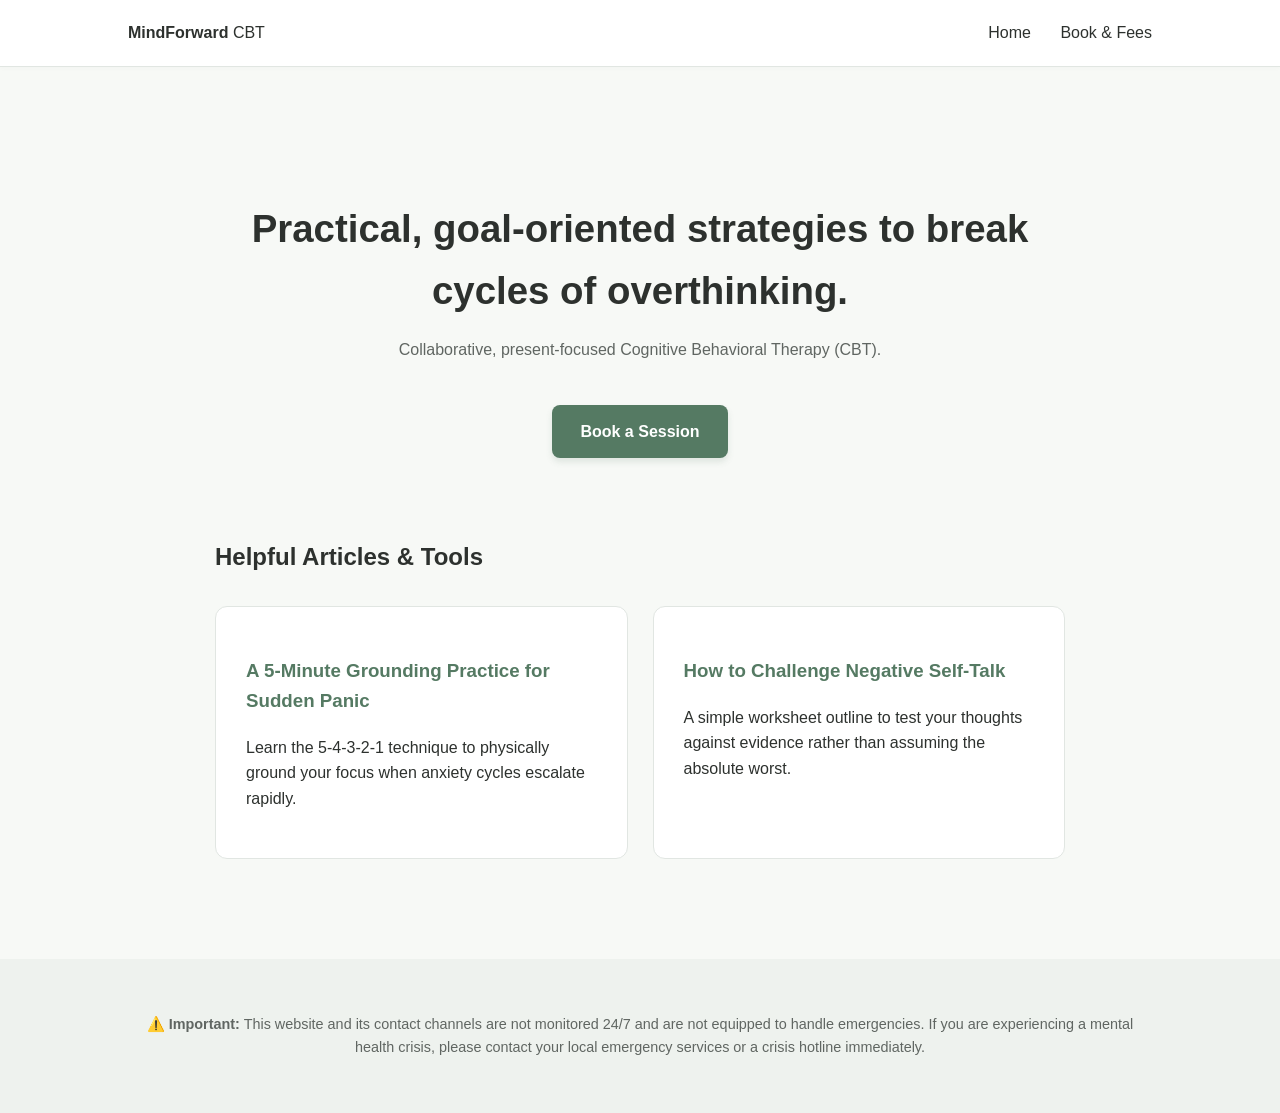
==== index.html @ 97c25a19 "Add files via upload" ====
<!DOCTYPE html>
<html lang="en">
<head>
    <meta charset="UTF-8">
    <meta name="viewport" content="width=device-width, initial-scale=1.0">
    <title>CBT Therapy | Home</title>
    <link rel="stylesheet" href="style.css">
</head>
<body>

    <nav>
        <div class="logo"><strong>MindForward</strong> CBT</div>
        <div>
            <a href="index.html">Home</a>
            <a href="booking.html">Book & Fees</a>
        </div>
    </nav>

    <div class="container">
        <section class="hero">
            <h1>Practical, goal-oriented strategies to break cycles of overthinking.</h1>
            <p style="color: var(--text-muted);">Collaborative, present-focused Cognitive Behavioral Therapy (CBT).</p>
            <br>
            <a href="booking.html" class="btn">Book a Session</a>
        </section>

        <section>
            <h2>Helpful Articles & Tools</h2>
            <div class="grid">
                <div class="card">
                    <h3 style="color: var(--accent);">A 5-Minute Grounding Practice for Sudden Panic</h3>
                    <p>Learn the 5-4-3-2-1 technique to physically ground your focus when anxiety cycles escalate rapidly.</p>
                </div>
                <div class="card">
                    <h3 style="color: var(--accent);">How to Challenge Negative Self-Talk</h3>
                    <p>A simple worksheet outline to test your thoughts against evidence rather than assuming the absolute worst.</p>
                </div>
            </div>
        </section>
    </div>

    <footer>
        <p>⚠️ <strong>Important:</strong> This website and its contact channels are not monitored 24/7 and are not equipped to handle emergencies. If you are experiencing a mental health crisis, please contact your local emergency services or a crisis hotline immediately.</p>
    </footer>

</body>
</html>
---- style.css ----
:root {
    --bg-color: #f7f9f6;       /* Soft, warm off-white */
    --card-bg: #ffffff;        /* Crisp white for text blocks */
    --text-main: #2d312e;      /* Deep charcoal instead of harsh black */
    --text-muted: #606662;     /* Muted grey-green */
    --accent: #557a63;         /* Calming Sage Green */
    --accent-light: #e8efe9;   /* Soft green tint */
    --border: #e1e6e2;         /* Gentle borders */
}

body {
    font-family: -apple-system, BlinkMacSystemFont, "Segoe UI", Roboto, sans-serif;
    background-color: var(--bg-color);
    color: var(--text-main);
    margin: 0;
    line-height: 1.6;
}

nav {
    display: flex;
    justify-content: space-between;
    align-items: center;
    padding: 20px 10%;
    background: var(--card-bg);
    border-bottom: 1px solid var(--border);
    box-shadow: 0 2px 4px rgba(0,0,0,0.02);
}

nav a {
    color: var(--text-main);
    text-decoration: none;
    margin-left: 25px;
    font-weight: 500;
}

nav a:hover {
    color: var(--accent);
}

.container {
    max-width: 850px;
    margin: 60px auto;
    padding: 0 20px;
}

.hero {
    text-align: center;
    padding: 40px 0 60px 0;
}

.hero h1 {
    font-size: 2.4rem;
    margin-bottom: 15px;
}

.btn {
    display: inline-block;
    background-color: var(--accent);
    color: #ffffff;
    padding: 14px 28px;
    text-decoration: none;
    border-radius: 8px;
    font-weight: 600;
    border: none;
    cursor: pointer;
    box-shadow: 0 4px 6px rgba(85, 122, 99, 0.15);
}

.btn:hover {
    background-color: #446350;
}

.grid {
    display: grid;
    grid-template-columns: repeat(auto-fit, minmax(280px, 1fr));
    gap: 25px;
    margin-top: 30px;
}

.card {
    background: var(--card-bg);
    padding: 30px;
    border-radius: 12px;
    border: 1px solid var(--border);
}

form {
    background: var(--card-bg);
    padding: 40px;
    border-radius: 12px;
    border: 1px solid var(--border);
    box-shadow: 0 8px 24px rgba(0,0,0,0.02);
}

label {
    display: block;
    margin-top: 20px;
    font-weight: 500;
}

input, select, textarea {
    width: 100%;
    padding: 12px;
    margin-top: 8px;
    background: #ffffff;
    border: 1px solid var(--border);
    color: var(--text-main);
    border-radius: 6px;
    box-sizing: border-box;
    font-size: 1rem;
}

input:focus, select:focus, textarea:focus {
    outline: none;
    border-color: var(--accent);
    box-shadow: 0 0 0 3px var(--accent-light);
}

footer {
    margin-top: 100px;
    background: #eef2ee;
    padding: 40px 10%;
    font-size: 0.9rem;
    color: var(--text-muted);
    text-align: center;
}
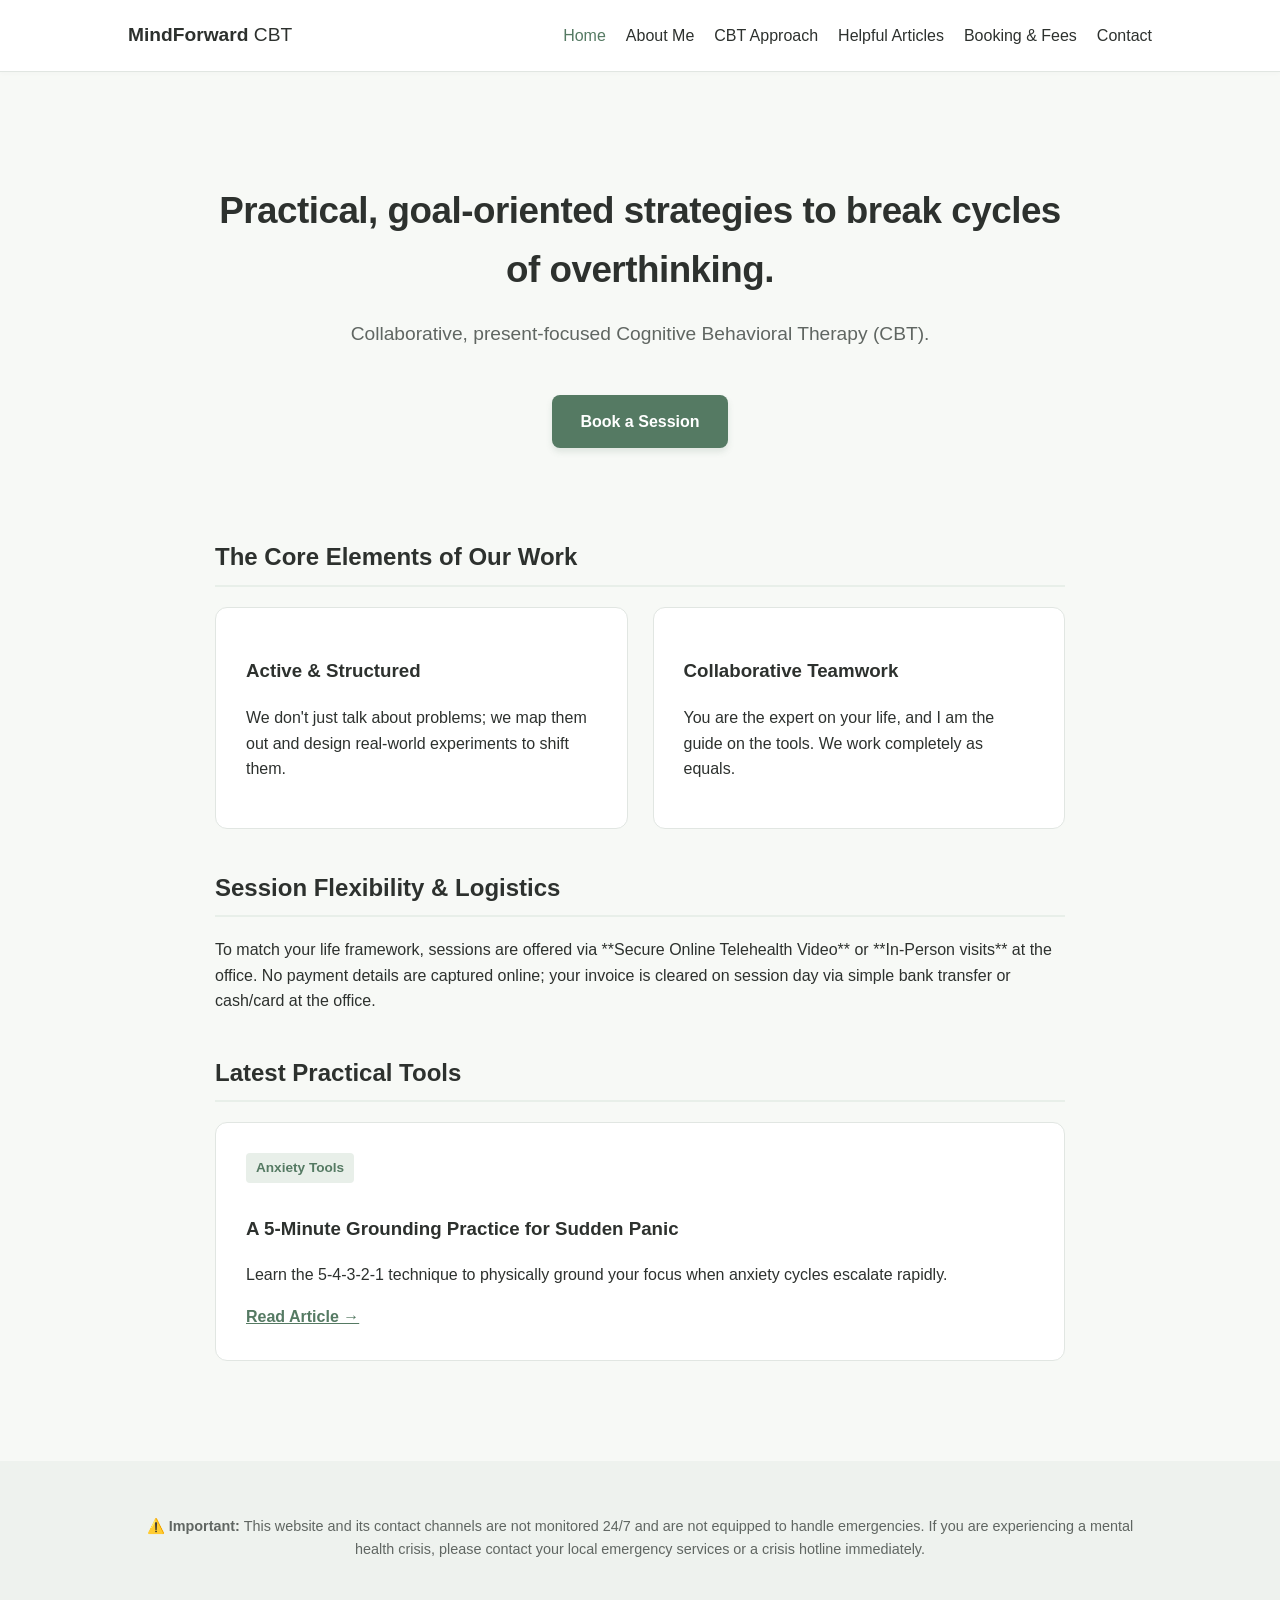
==== commit 4d887756: "Add files via upload" ====
--- a/index.html
+++ b/index.html
@@ -3,37 +3,58 @@
 <head>
     <meta charset="UTF-8">
     <meta name="viewport" content="width=device-width, initial-scale=1.0">
-    <title>CBT Therapy | Home</title>
+    <title>MindForward CBT | Home</title>
     <link rel="stylesheet" href="style.css">
 </head>
 <body>
 
     <nav>
         <div class="logo"><strong>MindForward</strong> CBT</div>
-        <div>
-            <a href="index.html">Home</a>
-            <a href="booking.html">Book & Fees</a>
+        <div class="menu">
+            <a href="index.html" class="active">Home</a>
+            <a href="about.html">About Me</a>
+            <a href="cbt-approach.html">CBT Approach</a>
+            <a href="articles.html">Helpful Articles</a>
+            <a href="booking.html">Booking & Fees</a>
+            <a href="contact.html">Contact</a>
         </div>
     </nav>
 
     <div class="container">
         <section class="hero">
             <h1>Practical, goal-oriented strategies to break cycles of overthinking.</h1>
-            <p style="color: var(--text-muted);">Collaborative, present-focused Cognitive Behavioral Therapy (CBT).</p>
+            <p style="color: var(--text-muted); font-size: 1.2rem;">Collaborative, present-focused Cognitive Behavioral Therapy (CBT).</p>
             <br>
             <a href="booking.html" class="btn">Book a Session</a>
         </section>
 
         <section>
-            <h2>Helpful Articles & Tools</h2>
+            <h2>The Core Elements of Our Work</h2>
             <div class="grid">
                 <div class="card">
-                    <h3 style="color: var(--accent);">A 5-Minute Grounding Practice for Sudden Panic</h3>
-                    <p>Learn the 5-4-3-2-1 technique to physically ground your focus when anxiety cycles escalate rapidly.</p>
+                    <h3>Active & Structured</h3>
+                    <p>We don't just talk about problems; we map them out and design real-world experiments to shift them.</p>
                 </div>
                 <div class="card">
-                    <h3 style="color: var(--accent);">How to Challenge Negative Self-Talk</h3>
-                    <p>A simple worksheet outline to test your thoughts against evidence rather than assuming the absolute worst.</p>
+                    <h3>Collaborative Teamwork</h3>
+                    <p>You are the expert on your life, and I am the guide on the tools. We work completely as equals.</p>
+                </div>
+            </div>
+        </section>
+
+        <section style="margin-top: 40px;">
+            <h2>Session Flexibility & Logistics</h2>
+            <p>To match your life framework, sessions are offered via **Secure Online Telehealth Video** or **In-Person visits** at the office. No payment details are captured online; your invoice is cleared on session day via simple bank transfer or cash/card at the office.</p>
+        </section>
+
+        <section>
+            <h2>Latest Practical Tools</h2>
+            <div class="grid">
+                <div class="card">
+                    <span class="badge">Anxiety Tools</span>
+                    <h3>A 5-Minute Grounding Practice for Sudden Panic</h3>
+                    <p>Learn the 5-4-3-2-1 technique to physically ground your focus when anxiety cycles escalate rapidly.</p>
+                    <a href="articles.html" style="color: var(--accent); font-weight: 600;">Read Article →</a>
                 </div>
             </div>
         </section>
--- a/style.css
+++ b/style.css
@@ -26,31 +26,47 @@
     box-shadow: 0 2px 4px rgba(0,0,0,0.02);
 }
 
+nav .logo {
+    font-size: 1.2rem;
+}
+
+nav .menu {
+    display: flex;
+}
+
 nav a {
     color: var(--text-main);
     text-decoration: none;
-    margin-left: 25px;
+    margin-left: 20px;
     font-weight: 500;
 }
 
-nav a:hover {
+nav a:hover, nav a.active {
     color: var(--accent);
 }
 
 .container {
     max-width: 850px;
-    margin: 60px auto;
+    margin: 40px auto;
     padding: 0 20px;
 }
 
 .hero {
     text-align: center;
-    padding: 40px 0 60px 0;
+    padding: 40px 0 50px 0;
 }
 
 .hero h1 {
-    font-size: 2.4rem;
+    font-size: 2.3rem;
     margin-bottom: 15px;
+    letter-spacing: -0.5px;
+}
+
+h2 {
+    color: var(--text-main);
+    border-bottom: 2px solid var(--accent-light);
+    padding-bottom: 8px;
+    margin-top: 40px;
 }
 
 .btn {
@@ -74,7 +90,7 @@
     display: grid;
     grid-template-columns: repeat(auto-fit, minmax(280px, 1fr));
     gap: 25px;
-    margin-top: 30px;
+    margin-top: 20px;
 }
 
 .card {
@@ -82,6 +98,17 @@
     padding: 30px;
     border-radius: 12px;
     border: 1px solid var(--border);
+}
+
+.badge {
+    display: inline-block;
+    background: var(--accent-light);
+    color: var(--accent);
+    padding: 4px 10px;
+    border-radius: 4px;
+    font-size: 0.85rem;
+    font-weight: 600;
+    margin-bottom: 12px;
 }
 
 form {
@@ -116,6 +143,16 @@
     box-shadow: 0 0 0 3px var(--accent-light);
 }
 
+.crisis-box {
+    background-color: #fff1f1;
+    border: 1px solid #fcc;
+    color: #b13a3a;
+    padding: 15px;
+    border-radius: 8px;
+    margin-bottom: 20px;
+    font-weight: 500;
+}
+
 footer {
     margin-top: 100px;
     background: #eef2ee;
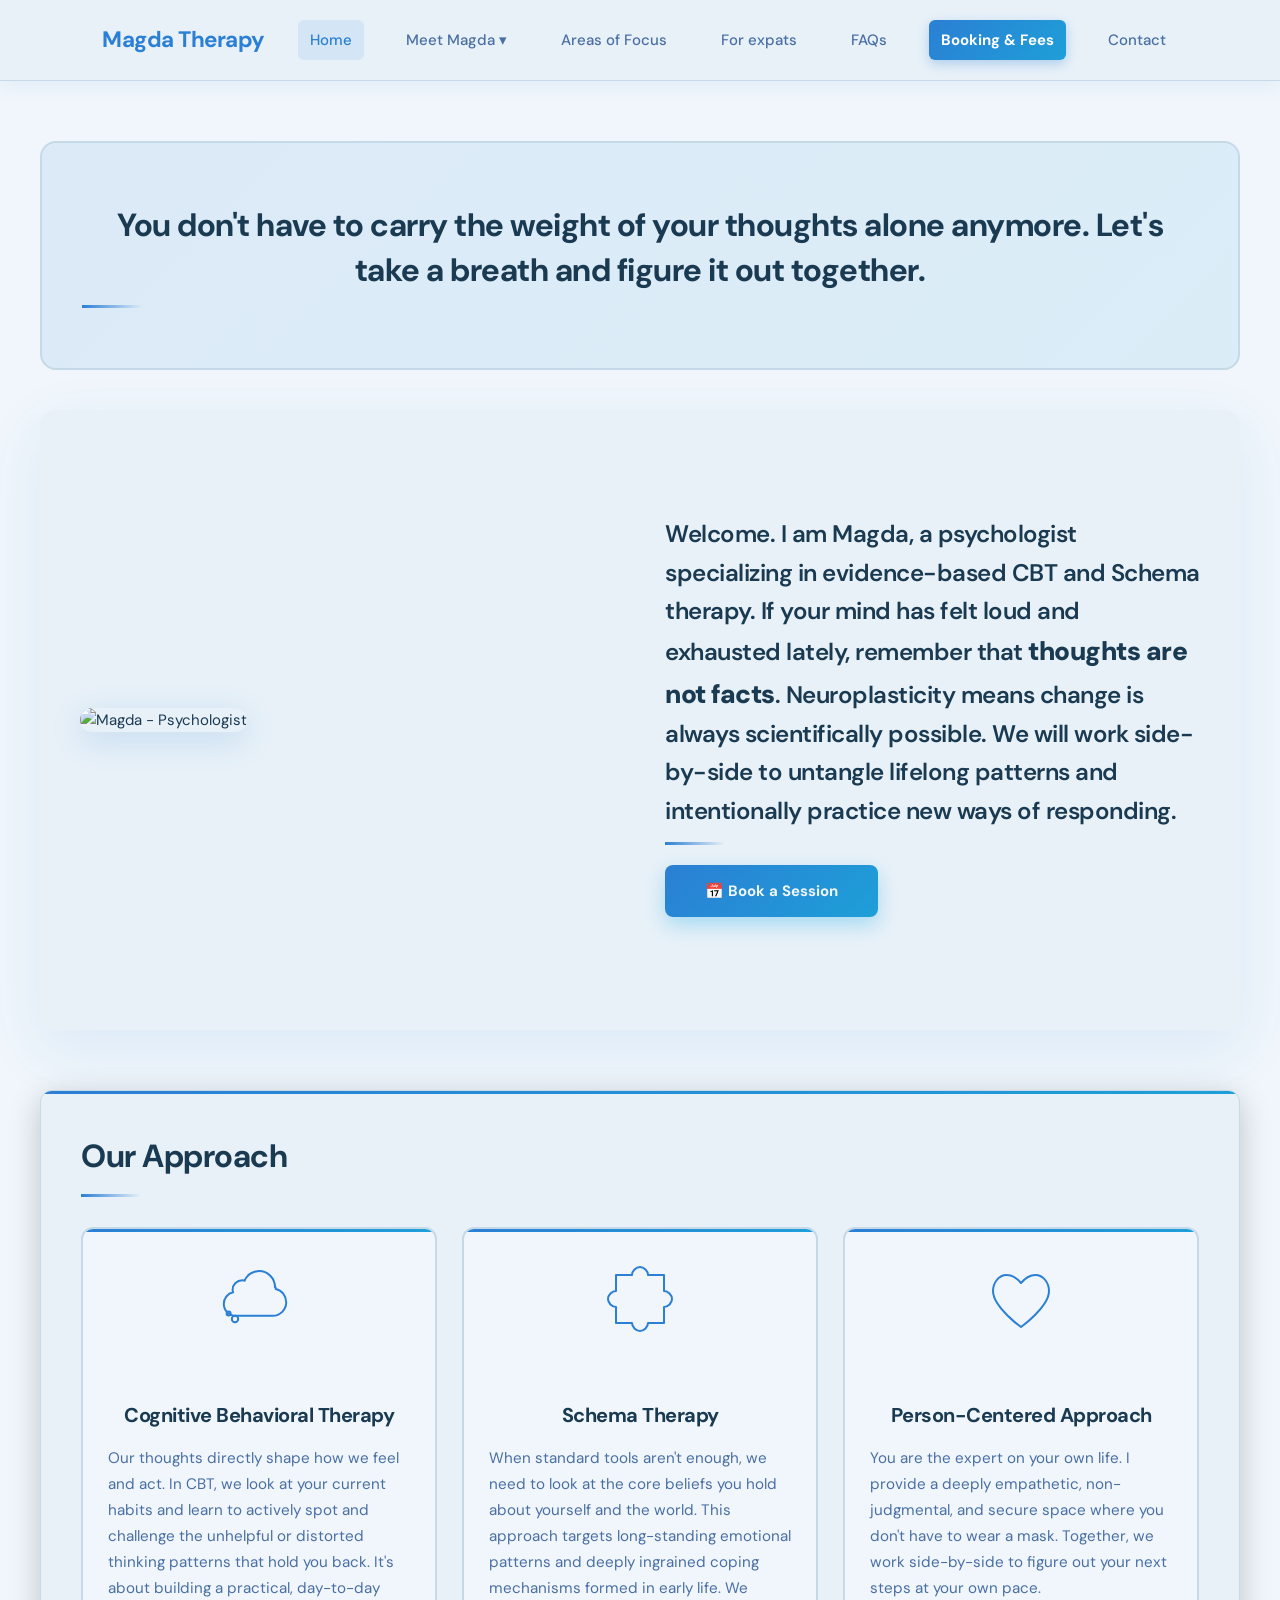
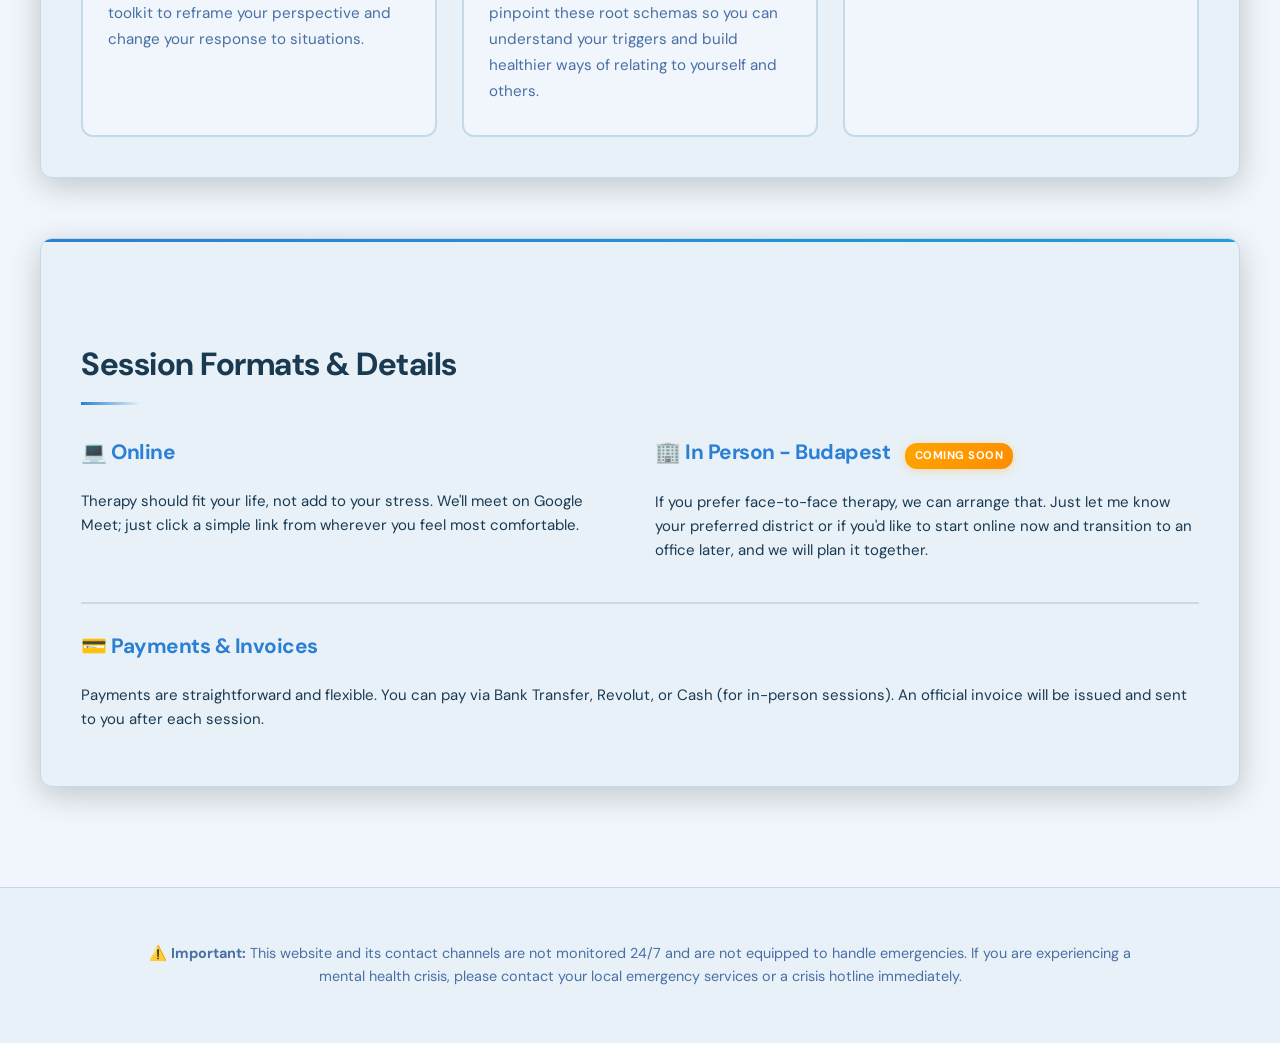
==== commit da2d7ae2: "Add files via upload" ====
--- a/index.html
+++ b/index.html
@@ -3,66 +3,121 @@
 <head>
     <meta charset="UTF-8">
     <meta name="viewport" content="width=device-width, initial-scale=1.0">
-    <title>MindForward CBT | Home</title>
+    <title>Magda | CBT & Schema Therapy</title>
+
+    <link href="https://fonts.googleapis.com/css2?family=DM+Sans:wght@400;500;700&display=swap" rel="stylesheet">
+
     <link rel="stylesheet" href="style.css">
 </head>
 <body>
 
+
     <nav>
-        <div class="logo"><strong>MindForward</strong> CBT</div>
+        <div class="logo"><strong>Magda</strong> Therapy</div>
         <div class="menu">
-            <a href="index.html" class="active">Home</a>
-            <a href="about.html">About Me</a>
-            <a href="cbt-approach.html">CBT Approach</a>
-            <a href="articles.html">Helpful Articles</a>
-            <a href="booking.html">Booking & Fees</a>
-            <a href="contact.html">Contact</a>
+            <a href="index.html" class="nav-link" data-page="index">Home</a>
+            <div class="dropdown">
+                <span class="dropdown-trigger">Meet Magda ▾</span>
+                <div class="dropdown-content">
+                    <a href="who-am-i.html" class="nav-link" data-page="who-am-i">Who am I and how do we work</a>
+                    <a href="off-the-clock.html" class="nav-link" data-page="off-the-clock">Off the clock</a>
+                    <a href="education.html" class="nav-link" data-page="education">Education & training</a>
+                    <a href="research.html" class="nav-link" data-page="research">Research and publications</a>
+                </div>
+            </div>
+            <a href="focus.html" class="nav-link" data-page="focus">Areas of Focus</a>
+            <a href="expats.html" class="nav-link" data-page="expats">For expats</a>
+            <a href="faqs.html" class="nav-link" data-page="faqs">FAQs</a>
+            <a href="booking.html" class="nav-link" data-page="booking">Booking & Fees</a>
+            <a href="contact.html" class="nav-link" data-page="contact">Contact</a>
         </div>
     </nav>
 
-    <div class="container">
-        <section class="hero">
-            <h1>Practical, goal-oriented strategies to break cycles of overthinking.</h1>
-            <p style="color: var(--text-muted); font-size: 1.2rem;">Collaborative, present-focused Cognitive Behavioral Therapy (CBT).</p>
-            <br>
-            <a href="booking.html" class="btn">Book a Session</a>
-        </section>
+    <main id="main-content">
+        <div class="container">
+            <!-- Header 1 -->
+            <section class="header-intro">
+                <h2 class="header-intro-title">You don't have to carry the weight of your thoughts alone anymore. Let's take a breath and figure it out together.</h2>
+            </section>
 
-        <section>
-            <h2>The Core Elements of Our Work</h2>
-            <div class="grid">
-                <div class="card">
-                    <h3>Active & Structured</h3>
-                    <p>We don't just talk about problems; we map them out and design real-world experiments to shift them.</p>
+            <!-- Hero Section with Photo -->
+            <section class="hero">
+                <div class="hero-content">
+                    <div class="hero-left">
+                        <img src="magda-photo.jpg" alt="Magda - Psychologist" class="hero-photo">
+                    </div>
+                    <div class="hero-right">
+                        <h2>Welcome. I am Magda, a psychologist specializing in evidence-based CBT and Schema therapy. If your mind has felt loud and exhausted lately, remember that <span class="highlight-text">thoughts are not facts</span>. Neuroplasticity means change is always scientifically possible. We will work side-by-side to untangle lifelong patterns and intentionally practice new ways of responding.</h2>
+                        <a href="booking.html" class="btn btn-primary">📅 Book a Session</a>
+                    </div>
                 </div>
-                <div class="card">
-                    <h3>Collaborative Teamwork</h3>
-                    <p>You are the expert on your life, and I am the guide on the tools. We work completely as equals.</p>
+            </section>
+
+            <!-- Three Service Blocks -->
+            <section class="card services-section">
+                <h2>Our Approach</h2>
+                <div class="services-grid">
+                    <div class="service-block">
+                        <div class="service-icon">
+                            <svg class="icon-svg" viewBox="0 0 100 100" xmlns="http://www.w3.org/2000/svg">
+                                <!-- Thought Cloud -->
+                                <path d="M70 35c0-11-9-20-20-20-8 0-15 5-18 12-1-0.5-2-0.5-3-0.5-6.5 0-12 5.5-12 12 0 1 0.2 2 0.5 3C11 43 6 49 6 56c0 8.5 6.5 15 15 15h46c9.5 0 17-7.5 17-17 0-8-5.5-15-13-16.5 0-0.8-0.2-1.7-0.5-2.5z" fill="none" stroke="currentColor" stroke-width="2.5"/>
+                                <circle cx="20" cy="75" r="4" fill="none" stroke="currentColor" stroke-width="2.5"/>
+                                <circle cx="12" cy="68" r="2.5" fill="none" stroke="currentColor" stroke-width="2.5"/>
+                            </svg>
+                        </div>
+                        <h3>Cognitive Behavioral Therapy</h3>
+                        <p>Our thoughts directly shape how we feel and act. In CBT, we look at your current habits and learn to actively spot and challenge the unhelpful or distorted thinking patterns that hold you back. It's about building a practical, day-to-day toolkit to reframe your perspective and change your response to situations.</p>
+                    </div>
+                    <div class="service-block">
+                        <div class="service-icon">
+                            <svg class="icon-svg" viewBox="0 0 100 100" xmlns="http://www.w3.org/2000/svg">
+                                <!-- Puzzle Piece -->
+                                <path d="M20,20 L40,20 C40,15 45,10 50,10 C55,10 60,15 60,20 L80,20 L80,40 C85,40 90,45 90,50 C90,55 85,60 80,60 L80,80 L60,80 C60,85 55,90 50,90 C45,90 40,85 40,80 L20,80 L20,60 C15,60 10,55 10,50 C10,45 15,40 20,40 Z" fill="none" stroke="currentColor" stroke-width="2.5" stroke-linejoin="round"/>
+                            </svg>
+                        </div>
+                        <h3>Schema Therapy</h3>
+                        <p>When standard tools aren't enough, we need to look at the core beliefs you hold about yourself and the world. This approach targets long-standing emotional patterns and deeply ingrained coping mechanisms formed in early life. We pinpoint these root schemas so you can understand your triggers and build healthier ways of relating to yourself and others.</p>
+                    </div>
+                    <div class="service-block">
+                        <div class="service-icon">
+                            <svg class="icon-svg" viewBox="0 0 100 100" xmlns="http://www.w3.org/2000/svg">
+                                <!-- Heart -->
+                                <path d="M50,85 C50,85 15,60 15,40 C15,30 22,20 32,20 C38,20 44,23 50,30 C56,23 62,20 68,20 C78,20 85,30 85,40 C85,60 50,85 50,85 Z" fill="none" stroke="currentColor" stroke-width="2.5" stroke-linejoin="round"/>
+                            </svg>
+                        </div>
+                        <h3>Person-Centered Approach</h3>
+                        <p>You are the expert on your own life. I provide a deeply empathetic, non-judgmental, and secure space where you don't have to wear a mask. Together, we work side-by-side to figure out your next steps at your own pace.</p>
+                    </div>
                 </div>
-            </div>
-        </section>
+            </section>
 
-        <section style="margin-top: 40px;">
-            <h2>Session Flexibility & Logistics</h2>
-            <p>To match your life framework, sessions are offered via **Secure Online Telehealth Video** or **In-Person visits** at the office. No payment details are captured online; your invoice is cleared on session day via simple bank transfer or cash/card at the office.</p>
-        </section>
-
-        <section>
-            <h2>Latest Practical Tools</h2>
-            <div class="grid">
-                <div class="card">
-                    <span class="badge">Anxiety Tools</span>
-                    <h3>A 5-Minute Grounding Practice for Sudden Panic</h3>
-                    <p>Learn the 5-4-3-2-1 technique to physically ground your focus when anxiety cycles escalate rapidly.</p>
-                    <a href="articles.html" style="color: var(--accent); font-weight: 600;">Read Article →</a>
+            <!-- Session Formats & Details -->
+            <section class="card session-info-card">
+                <h2>Session Formats & Details</h2>
+                <div style="display: grid; grid-template-columns: 1fr 1fr; gap: 30px; margin-top: 20px;">
+                    <div>
+                        <h3 style="color: var(--accent); margin-top: 0;">💻 Online</h3>
+                        <p>Therapy should fit your life, not add to your stress. We'll meet on Google Meet; just click a simple link from wherever you feel most comfortable.</p>
+                    </div>
+                    <div>
+                        <h3 style="color: var(--accent); margin-top: 0;">🏢 In Person - Budapest <span class="coming-soon-badge">Coming Soon</span></h3>
+                        <p>If you prefer face-to-face therapy, we can arrange that. Just let me know your preferred district or if you'd like to start online now and transition to an office later, and we will plan it together.</p>
+                    </div>
                 </div>
-            </div>
-        </section>
-    </div>
+                <div style="margin-top: 25px; padding-top: 25px; border-top: 2px solid var(--border);">
+                    <h3 style="color: var(--accent); margin-top: 0;">💳 Payments & Invoices</h3>
+                    <p>Payments are straightforward and flexible. You can pay via Bank Transfer, Revolut, or Cash (for in-person sessions). An official invoice will be issued and sent to you after each session.</p>
+                </div>
+            </section>
+        </div>
+    </main>
 
     <footer>
         <p>⚠️ <strong>Important:</strong> This website and its contact channels are not monitored 24/7 and are not equipped to handle emergencies. If you are experiencing a mental health crisis, please contact your local emergency services or a crisis hotline immediately.</p>
     </footer>
 
+    <script src="utils.js"></script>
+    <script src="dropdown.js"></script>
 </body>
-</html>+</html>
--- a/style.css
+++ b/style.css
@@ -1,163 +1,946 @@
+/* ============================================================================
+   PROFESSIONAL CBT SPECIALIST WEBSITE - PREMIUM BLUE THEME
+   Based on UI UX Pro Max AI Design Intelligence
+   ============================================================================ */
+
 :root {
-    --bg-color: #f7f9f6;       /* Soft, warm off-white */
-    --card-bg: #ffffff;        /* Crisp white for text blocks */
-    --text-main: #2d312e;      /* Deep charcoal instead of harsh black */
-    --text-muted: #606662;     /* Muted grey-green */
-    --accent: #557a63;         /* Calming Sage Green */
-    --accent-light: #e8efe9;   /* Soft green tint */
-    --border: #e1e6e2;         /* Gentle borders */
+    /* Light Professional Blue & Sky Palette - Calming */
+    --bg-primary: #F0F6FB;              /* Very light blue - main background */
+    --bg-secondary: #E8F1F8;            /* Soft sky blue - secondary sections */
+    --bg-light: #FFFFFF;               /* Pure white - cards */
+    --bg-accent: #D4E9F7;              /* Light sky blue - highlights */
+    
+    /* Text Colors */
+    --text-primary: #1a3a52;           /* Dark blue for text on light */
+    --text-secondary: #4a6fa5;         /* Medium blue-gray */
+    --text-dark: #1a3a52;              /* Dark blue on light */
+    
+    /* Blue Accents - Professional CTA */
+    --accent: #2B7FD4;                 /* Professional sky blue */
+    --accent-secondary: #1E9FD8;       /* Cyan-blue */
+    --accent-dark: #1565C0;            /* Dark blue hover */
+    --accent-light: #5BA3E8;           /* Light blue */
+    
+    /* Support Colors */
+    --border: #C5D9E8;                 /* Subtle blue borders */
+    --shadow: rgba(43, 127, 212, 0.08);/* Soft blue shadow */
+    --error: #DC2626;                  /* Red errors */
+    --error-bg: #FEE2E2;               /* Light red bg */
+    --success: #10B981;                /* Green success */
+    --success-bg: #ECFDF5;             /* Light green bg */
+}
+
+/* ============================================================================
+   ANIMATIONS - Professional Slide-In Effects
+   ============================================================================ */
+
+@keyframes slideInLeft {
+    from {
+        opacity: 0;
+        transform: translateX(-40px);
+    }
+    to {
+        opacity: 1;
+        transform: translateX(0);
+    }
+}
+
+@keyframes slideInRight {
+    from {
+        opacity: 0;
+        transform: translateX(40px);
+    }
+    to {
+        opacity: 1;
+        transform: translateX(0);
+    }
+}
+
+@keyframes slideInUp {
+    from {
+        opacity: 0;
+        transform: translateY(30px);
+    }
+    to {
+        opacity: 1;
+        transform: translateY(0);
+    }
+}
+
+@keyframes slideInDown {
+    from {
+        opacity: 0;
+        transform: translateY(-20px);
+    }
+    to {
+        opacity: 1;
+        transform: translateY(0);
+    }
+}
+
+@keyframes fadeIn {
+    from { opacity: 0; }
+    to { opacity: 1; }
+}
+
+@keyframes gradientShift {
+    0% { background-position: 0% 50%; }
+    50% { background-position: 100% 50%; }
+    100% { background-position: 0% 50%; }
+}
+
+/* ============================================================================
+   BASE STYLES
+   ============================================================================ */
+
+* {
+    transition: color 300ms cubic-bezier(0.4, 0, 0.2, 1),
+                background-color 300ms cubic-bezier(0.4, 0, 0.2, 1),
+                border-color 300ms cubic-bezier(0.4, 0, 0.2, 1),
+                box-shadow 300ms cubic-bezier(0.4, 0, 0.2, 1);
 }
 
 body {
-    font-family: -apple-system, BlinkMacSystemFont, "Segoe UI", Roboto, sans-serif;
-    background-color: var(--bg-color);
-    color: var(--text-main);
+    font-family: 'DM Sans', -apple-system, BlinkMacSystemFont, 'Segoe UI', Roboto, sans-serif;
+    background-color: var(--bg-primary);
+    color: var(--text-primary);
     margin: 0;
     line-height: 1.6;
-}
+    font-weight: 400;
+    font-size: 15px;
+}
+
+/* ============================================================================
+   NAVIGATION - Sticky Professional Header
+   ============================================================================ */
 
 nav {
     display: flex;
     justify-content: space-between;
     align-items: center;
-    padding: 20px 10%;
-    background: var(--card-bg);
+    padding: 20px 8%;
+    background: var(--bg-secondary);
     border-bottom: 1px solid var(--border);
-    box-shadow: 0 2px 4px rgba(0,0,0,0.02);
+    position: sticky;
+    top: 0;
+    z-index: 100;
+    box-shadow: 0 4px 20px var(--shadow);
+    animation: slideInDown 0.6s ease-out;
 }
 
 nav .logo {
-    font-size: 1.2rem;
+    font-size: 1.4rem;
+    font-weight: 700;
+    color: var(--accent);
+    letter-spacing: -0.5px;
 }
 
 nav .menu {
     display: flex;
-}
-
-nav a {
-    color: var(--text-main);
+    gap: 30px;
+    list-style: none;
+}
+
+nav a, .dropdown-trigger {
+    color: var(--text-secondary);
     text-decoration: none;
-    margin-left: 20px;
     font-weight: 500;
-}
-
-nav a:hover, nav a.active {
+    cursor: pointer;
+    padding: 8px 12px;
+    border-radius: 6px;
+    transition: all 300ms cubic-bezier(0.4, 0, 0.2, 1);
+}
+
+nav a:hover, nav a.active, .dropdown-trigger:hover {
     color: var(--accent);
-}
+    background-color: rgba(43, 127, 212, 0.1);
+}
+
+/* Booking & Fees tab special highlight */
+nav a[href="booking.html"] {
+    background: linear-gradient(135deg, var(--accent) 0%, var(--accent-secondary) 100%);
+    color: white;
+    font-weight: 700;
+    box-shadow: 0 4px 12px rgba(43, 127, 212, 0.3);
+    transition: all 300ms cubic-bezier(0.4, 0, 0.2, 1);
+}
+
+nav a[href="booking.html"]:hover {
+    transform: translateY(-2px);
+    box-shadow: 0 6px 16px rgba(43, 127, 212, 0.4);
+    background: linear-gradient(135deg, var(--accent-dark) 0%, var(--accent) 100%);
+}
+
+/* Dropdown Container */
+.dropdown {
+    position: relative;
+    display: inline-block;
+    align-self: stretch;
+    display: flex;
+    align-items: center;
+}
+
+.dropdown-trigger {
+    display: flex;
+    align-items: center;
+    padding: 8px 12px;
+}
+
+.dropdown-content {
+    display: none;
+    position: absolute;
+    background-color: var(--bg-secondary);
+    min-width: 220px;
+    box-shadow: 0 8px 32px rgba(0, 0, 0, 0.3);
+    border: 1px solid var(--border);
+    border-radius: 8px;
+    z-index: 1;
+    margin-top: 8px;
+    animation: slideInUp 0.3s ease-out;
+    top: 100%;
+    left: 0;
+}
+
+.dropdown-content a {
+    color: var(--text-secondary);
+    padding: 12px 16px;
+    text-decoration: none;
+    display: block;
+    margin: 0;
+    font-size: 0.95rem;
+}
+
+.dropdown-content a:hover {
+    background-color: rgba(14, 165, 233, 0.15);
+    color: var(--accent);
+}
+
+.dropdown:hover .dropdown-content {
+    display: block;
+}
+
+/* ============================================================================
+   LAYOUT
+   ============================================================================ */
 
 .container {
-    max-width: 850px;
-    margin: 40px auto;
-    padding: 0 20px;
-}
+    max-width: 1200px;
+    margin: 60px auto;
+    padding: 0 40px;
+}
+
+main {
+    min-height: 100vh;
+}
+
+/* ============================================================================
+   HERO SECTION - Two Column Layout with Photo & Text
+   ============================================================================ */
 
 .hero {
-    text-align: center;
-    padding: 40px 0 50px 0;
-}
-
-.hero h1 {
-    font-size: 2.3rem;
-    margin-bottom: 15px;
+    text-align: left;
+    padding: 60px 40px;
+    background: var(--bg-secondary);
+    border-radius: 16px;
+    box-shadow: 0 20px 60px rgba(43, 127, 212, 0.1);
+    animation: slideInUp 0.8s ease-out;
+    position: relative;
+    overflow: hidden;
+    min-height: 500px;
+    display: flex;
+    align-items: center;
+}
+
+.hero-content {
+    display: grid;
+    grid-template-columns: 1fr 1fr;
+    gap: 50px;
+    align-items: center;
+    max-width: 1200px;
+    margin: 0 auto;
+    width: 100%;
+}
+
+/* Right to left sliding background - ONE TIME */
+.hero::before {
+    content: '';
+    position: absolute;
+    top: 0;
+    right: 0;
+    width: 100%;
+    height: 100%;
+    background: linear-gradient(-90deg, rgba(43, 127, 212, 0.1) 0%, transparent 100%);
+    animation: slideRightToLeft 2s ease-in-out forwards;
+    z-index: 0;
+}
+
+.hero::after {
+    content: '';
+    display: none;
+}
+
+@keyframes slideRightToLeft {
+    0% {
+        transform: translateX(100%);
+        opacity: 0;
+    }
+    10% {
+        opacity: 1;
+    }
+    90% {
+        opacity: 1;
+    }
+    100% {
+        transform: translateX(-100%);
+        opacity: 0;
+    }
+}
+
+.hero-left {
+    position: relative;
+    z-index: 1;
+    animation: slideInLeft 0.8s ease-out 0.2s both;
+}
+
+.hero-photo {
+    width: 100%;
+    max-width: 400px;
+    border-radius: 12px;
+    box-shadow: 0 8px 32px rgba(43, 127, 212, 0.2);
+    object-fit: cover;
+    aspect-ratio: 3/4;
+}
+
+.hero-right {
+    position: relative;
+    z-index: 1;
+    animation: slideInRight 0.8s ease-out 0.3s both;
+}
+
+.hero-right h1 {
+    font-size: clamp(2rem, 6vw, 3.5rem);
+    font-weight: 900;
+    color: var(--text-primary);
+    margin: 0 0 20px;
     letter-spacing: -0.5px;
+    line-height: 1.2;
+}
+
+.hero-right h2 {
+    font-size: clamp(1.1rem, 2.5vw, 1.5rem);
+    font-weight: 600;
+    color: var(--text-primary);
+    margin: 0 0 20px;
+    line-height: 1.6;
+}
+
+/* Highlight text - "thoughts are not facts" */
+.highlight-text {
+    font-weight: 900;
+    font-size: 1.1em;
+    color: var(--text-primary);
+}
+
+.hero-subtitle {
+    font-size: 1.1rem;
+    color: var(--text-primary);
+    font-weight: 600;
+    margin: 0 0 20px;
+    line-height: 1.6;
+}
+
+.hero-quote {
+    font-size: 1rem;
+    color: var(--text-secondary);
+    font-style: italic;
+    margin: 20px 0;
+    padding: 15px 0;
+    border-left: 3px solid var(--accent);
+    padding-left: 15px;
+    line-height: 1.7;
+}
+
+.hero-description {
+    font-size: 0.95rem;
+    color: var(--text-secondary);
+    margin: 20px 0;
+    line-height: 1.7;
+}
+
+/* Responsive - Stack on mobile */
+@media (max-width: 768px) {
+    .hero {
+        padding: 40px 20px;
+        min-height: auto;
+    }
+
+    .hero-content {
+        grid-template-columns: 1fr;
+        gap: 30px;
+        text-align: center;
+    }
+
+    .hero-right {
+        text-align: center;
+    }
+
+    .hero-quote {
+        border-left: none;
+        border-top: 3px solid var(--accent);
+        padding-top: 15px;
+        padding-left: 0;
+    }
+
+    .hero-left,
+    .hero-right {
+        animation: slideInUp 0.6s ease-out both;
+    }
+
+    .hero-photo {
+        max-width: 250px;
+        margin: 0 auto;
+    }
+}
+
+/* ============================================================================
+   TYPOGRAPHY
+   ============================================================================ */
+
+h1, h2, h3, h4, h5, h6 {
+    font-weight: 700;
+    letter-spacing: -0.5px;
+    color: var(--text-primary);
 }
 
 h2 {
-    color: var(--text-main);
-    border-bottom: 2px solid var(--accent-light);
-    padding-bottom: 8px;
-    margin-top: 40px;
-}
+    font-size: clamp(1.5rem, 4vw, 2rem);
+    margin-top: 60px;
+    margin-bottom: 30px;
+    position: relative;
+    padding-bottom: 15px;
+}
+
+h2::after {
+    content: '';
+    position: absolute;
+    bottom: 0;
+    left: 0;
+    width: 60px;
+    height: 3px;
+    background: linear-gradient(90deg, var(--accent), transparent);
+}
+
+h3 {
+    font-size: 1.3rem;
+    color: var(--accent-light);
+}
+
+/* ============================================================================
+   BUTTONS
+   ============================================================================ */
 
 .btn {
     display: inline-block;
-    background-color: var(--accent);
-    color: #ffffff;
-    padding: 14px 28px;
+    background: linear-gradient(135deg, var(--accent) 0%, var(--accent-secondary) 100%);
+    color: var(--bg-primary);
+    padding: 14px 40px;
     text-decoration: none;
     border-radius: 8px;
-    font-weight: 600;
+    font-weight: 700;
     border: none;
     cursor: pointer;
-    box-shadow: 0 4px 6px rgba(85, 122, 99, 0.15);
+    font-family: 'DM Sans', sans-serif;
+    transition: all 300ms cubic-bezier(0.4, 0, 0.2, 1);
+    box-shadow: 0 8px 20px rgba(14, 165, 233, 0.3);
+    animation: slideInUp 0.8s ease-out 0.4s both;
+    position: relative;
+    overflow: hidden;
+}
+
+.btn::before {
+    content: '';
+    position: absolute;
+    top: 50%;
+    left: 50%;
+    width: 0;
+    height: 0;
+    border-radius: 50%;
+    background: rgba(255, 255, 255, 0.3);
+    transform: translate(-50%, -50%);
+    transition: width 0.6s, height 0.6s;
 }
 
 .btn:hover {
-    background-color: #446350;
-}
+    transform: translateY(-4px);
+    box-shadow: 0 12px 30px rgba(14, 165, 233, 0.4);
+}
+
+.btn:active {
+    transform: translateY(-2px);
+}
+
+.btn:focus-visible {
+    outline: 2px solid var(--accent);
+    outline-offset: 4px;
+}
+
+/* ============================================================================
+   CARDS
+   ============================================================================ */
+
+.card {
+    background: var(--bg-secondary);
+    padding: 40px;
+    border-radius: 12px;
+    box-shadow: 0 8px 32px rgba(0, 0, 0, 0.2);
+    border: 1px solid var(--border);
+    animation: slideInUp 0.6s ease-out;
+    transition: all 300ms cubic-bezier(0.4, 0, 0.2, 1);
+    position: relative;
+    overflow: hidden;
+}
+
+.card::before {
+    content: '';
+    position: absolute;
+    top: 0;
+    left: 0;
+    right: 0;
+    height: 3px;
+    background: linear-gradient(90deg, var(--accent), var(--accent-secondary));
+}
+
+.card:hover {
+    transform: translateY(-8px);
+    box-shadow: 0 16px 48px rgba(14, 165, 233, 0.2);
+    border-color: var(--accent);
+}
+
+/* ============================================================================
+   GRID
+   ============================================================================ */
 
 .grid {
     display: grid;
-    grid-template-columns: repeat(auto-fit, minmax(280px, 1fr));
-    gap: 25px;
-    margin-top: 20px;
-}
-
-.card {
-    background: var(--card-bg);
-    padding: 30px;
-    border-radius: 12px;
-    border: 1px solid var(--border);
-}
-
-.badge {
-    display: inline-block;
-    background: var(--accent-light);
-    color: var(--accent);
-    padding: 4px 10px;
-    border-radius: 4px;
-    font-size: 0.85rem;
-    font-weight: 600;
-    margin-bottom: 12px;
-}
+    grid-template-columns: repeat(auto-fit, minmax(300px, 1fr));
+    gap: 30px;
+    margin-top: 40px;
+}
+
+/* ============================================================================
+   FORMS
+   ============================================================================ */
 
 form {
-    background: var(--card-bg);
+    background: var(--bg-secondary);
     padding: 40px;
     border-radius: 12px;
-    border: 1px solid var(--border);
-    box-shadow: 0 8px 24px rgba(0,0,0,0.02);
+    margin-top: 30px;
 }
 
 label {
     display: block;
     margin-top: 20px;
-    font-weight: 500;
+    font-weight: 600;
+    color: var(--text-primary);
+    font-size: 0.95rem;
 }
 
 input, select, textarea {
     width: 100%;
-    padding: 12px;
+    padding: 12px 16px;
     margin-top: 8px;
-    background: #ffffff;
-    border: 1px solid var(--border);
-    color: var(--text-main);
-    border-radius: 6px;
+    border: 2px solid var(--border);
+    border-radius: 8px;
     box-sizing: border-box;
     font-size: 1rem;
+    font-family: 'DM Sans', sans-serif;
+    background-color: var(--bg-light);
+    color: var(--text-primary);
+    transition: all 300ms cubic-bezier(0.4, 0, 0.2, 1);
 }
 
 input:focus, select:focus, textarea:focus {
     outline: none;
     border-color: var(--accent);
-    box-shadow: 0 0 0 3px var(--accent-light);
-}
+    background-color: var(--bg-light);
+    box-shadow: 0 0 0 4px rgba(43, 127, 212, 0.1);
+}
+
+input::placeholder, textarea::placeholder {
+    color: var(--text-secondary);
+}
+
+.form-helper {
+    font-size: 0.85rem;
+    display: block;
+    margin-top: 6px;
+    color: var(--text-secondary);
+    min-height: 1.2rem;
+}
+
+.form-field-valid {
+    border-color: var(--success) !important;
+}
+
+.form-field-valid-helper {
+    color: var(--success) !important;
+}
+
+.form-field-invalid {
+    border-color: var(--error) !important;
+}
+
+.form-field-invalid-helper {
+    color: var(--error) !important;
+}
+
+/* ============================================================================
+   FAQ SECTION
+   ============================================================================ */
+
+.faq-block {
+    margin-bottom: 16px;
+    animation: slideInUp 0.6s ease-out;
+}
+
+.faq-toggle {
+    width: 100%;
+    text-align: left;
+    background: var(--bg-secondary);
+    border: 2px solid var(--border);
+    padding: 18px;
+    font-size: 1.1rem;
+    font-weight: 600;
+    color: var(--accent-light);
+    cursor: pointer;
+    border-radius: 8px;
+    display: flex;
+    justify-content: space-between;
+    align-items: center;
+    transition: all 300ms cubic-bezier(0.4, 0, 0.2, 1);
+}
+
+.faq-toggle:hover {
+    background: var(--bg-primary);
+    border-color: var(--accent);
+    transform: translateX(4px);
+}
+
+.faq-answer {
+    display: none;
+    background: var(--bg-primary);
+    border-radius: 0 0 8px 8px;
+    border: 2px solid var(--border);
+    border-top: none;
+    padding: 20px;
+    color: var(--text-secondary);
+}
+
+.faq-block.active .faq-answer {
+    display: block;
+    animation: slideInUp 0.3s ease-out;
+}
+
+.faq-block.active .faq-toggle {
+    border-radius: 8px 8px 0 0;
+    border-color: var(--accent);
+    background: var(--bg-secondary);
+}
+
+.icon-arrow {
+    transition: transform 300ms cubic-bezier(0.4, 0, 0.2, 1);
+}
+
+.faq-block.active .icon-arrow {
+    transform: rotate(180deg);
+}
+
+/* ============================================================================
+   FOOTER
+   ============================================================================ */
+
+footer {
+    margin-top: 100px;
+    background: var(--bg-secondary);
+    padding: 40px 10%;
+    font-size: 0.9rem;
+    color: var(--text-secondary);
+    text-align: center;
+    border-top: 1px solid var(--border);
+}
+
+/* ============================================================================
+   HEADER INTRO - First Header Section
+   ============================================================================ */
+
+.header-intro {
+    text-align: center;
+    padding: 60px 40px;
+    background: linear-gradient(135deg, rgba(43, 127, 212, 0.1) 0%, rgba(30, 159, 216, 0.1) 100%);
+    border-radius: 16px;
+    margin-bottom: 40px;
+    animation: slideInUp 0.8s ease-out;
+    border: 2px solid var(--border);
+}
+
+.header-intro-title {
+    font-size: clamp(1.5rem, 4vw, 2rem);
+    font-weight: 700;
+    color: var(--text-primary);
+    margin: 0;
+    line-height: 1.4;
+    letter-spacing: -0.5px;
+}
+
+/* ============================================================================
+   SERVICES SECTION - Card Container for Service Blocks
+   ============================================================================ */
+
+.services-section {
+    margin: 60px 0;
+    animation: slideInUp 0.8s ease-out 0.2s both;
+}
+
+.services-section h2 {
+    margin-top: 0;
+    margin-bottom: 30px;
+    color: var(--text-primary);
+}
+
+.services-grid {
+    display: grid;
+    grid-template-columns: repeat(auto-fit, minmax(300px, 1fr));
+    gap: 25px;
+}
+
+.service-block {
+    background: var(--bg-primary);
+    padding: 30px 25px;
+    border-radius: 12px;
+    border: 2px solid var(--border);
+    text-align: center;
+    transition: all 300ms cubic-bezier(0.4, 0, 0.2, 1);
+    position: relative;
+    overflow: hidden;
+}
+
+.service-block::before {
+    content: '';
+    position: absolute;
+    top: 0;
+    left: 0;
+    right: 0;
+    height: 3px;
+    background: linear-gradient(90deg, var(--accent), var(--accent-secondary));
+}
+
+.service-block:hover {
+    transform: translateY(-5px);
+    box-shadow: 0 12px 32px rgba(43, 127, 212, 0.15);
+    border-color: var(--accent);
+}
+
+.service-icon {
+    font-size: 3.5rem;
+    margin-bottom: 20px;
+    display: inline-block;
+    animation: slideInDown 0.6s ease-out;
+}
+
+/* SVG Icon Styling */
+.icon-svg {
+    width: 80px;
+    height: 80px;
+    color: var(--accent);
+    stroke-width: 2.5;
+    transition: all 300ms cubic-bezier(0.4, 0, 0.2, 1);
+}
+
+.service-block:hover .icon-svg {
+    transform: scale(1.1);
+    color: var(--accent-dark);
+}
+
+.service-block h3 {
+    color: var(--text-primary);
+    margin: 15px 0;
+    font-size: 1.25rem;
+    font-weight: 700;
+}
+
+.service-block p {
+    color: var(--text-secondary);
+    font-size: 0.95rem;
+    line-height: 1.7;
+    margin: 0;
+    text-align: left;
+}
+
+/* Coming Soon Badge */
+.coming-soon-badge {
+    display: inline-block;
+    background: linear-gradient(135deg, #FFA500 0%, #FF8C00 100%);
+    color: white;
+    font-size: 0.7rem;
+    font-weight: 700;
+    padding: 4px 10px;
+    border-radius: 12px;
+    margin-left: 10px;
+    text-transform: uppercase;
+    letter-spacing: 0.5px;
+    box-shadow: 0 2px 8px rgba(255, 165, 0, 0.3);
+}
+
+.booking-highlight {
+    background: linear-gradient(135deg, var(--accent) 0%, var(--accent-secondary) 100%);
+    color: white;
+    padding: 50px 40px;
+    border-radius: 12px;
+    text-align: center;
+    margin-bottom: 40px;
+    box-shadow: 0 12px 40px rgba(43, 127, 212, 0.2);
+    animation: slideInUp 0.8s ease-out;
+}
+
+.booking-highlight h2 {
+    color: white;
+    margin-top: 0;
+    font-size: 2.2rem;
+}
+
+.booking-highlight p {
+    font-size: 1.1rem;
+    margin: 15px 0 0 0;
+    max-width: 600px;
+    margin-left: auto;
+    margin-right: auto;
+    line-height: 1.7;
+}
+
+/* ============================================================================
+   CALENDAR DATE PICKER STYLING
+   ============================================================================ */
+
+input[type="date"] {
+    cursor: pointer;
+    background-image: url("data:image/svg+xml;utf8,<svg xmlns='http://www.w3.org/2000/svg' viewBox='0 0 24 24' fill='none' stroke='%232B7FD4' stroke-width='2'><rect x='3' y='4' width='18' height='18' rx='2' ry='2'></rect><line x1='16' y1='2' x2='16' y2='6'></line><line x1='8' y1='2' x2='8' y2='6'></line><line x1='3' y1='10' x2='21' y2='10'></line></svg>");
+    background-repeat: no-repeat;
+    background-position: right 10px center;
+    background-size: 20px;
+    padding-right: 40px;
+    position: relative;
+}
+
+input[type="date"]::-webkit-calendar-picker-indicator {
+    cursor: pointer;
+    opacity: 0;
+    position: absolute;
+    right: 0;
+    width: 100%;
+    height: 100%;
+}
+
+/* Style the calendar popup */
+input[type="date"]::-webkit-calendar-picker-indicator:hover {
+    background: rgba(43, 127, 212, 0.1);
+}
+
+/* Firefox calendar styling */
+input[type="date"] {
+    color: var(--text-primary);
+}
+
+/* ============================================================================
+   CRISIS BOX
+   ============================================================================ */
 
 .crisis-box {
-    background-color: #fff1f1;
-    border: 1px solid #fcc;
-    color: #b13a3a;
+    background-color: rgba(239, 68, 68, 0.1);
+    border: 2px solid var(--error);
+    color: #FECACA;
     padding: 15px;
     border-radius: 8px;
+    font-weight: 500;
     margin-bottom: 20px;
-    font-weight: 500;
-}
-
-footer {
-    margin-top: 100px;
-    background: #eef2ee;
-    padding: 40px 10%;
-    font-size: 0.9rem;
-    color: var(--text-muted);
-    text-align: center;
-}+}
+
+/* ============================================================================
+   RESPONSIVE DESIGN
+   ============================================================================ */
+
+@media (max-width: 768px) {
+    nav {
+        flex-direction: column;
+        gap: 15px;
+        padding: 15px;
+    }
+    
+    nav .menu {
+        flex-wrap: wrap;
+        gap: 10px;
+        justify-content: center;
+    }
+
+    .dropdown-content {
+        position: fixed;
+        left: 50%;
+        transform: translateX(-50%);
+        top: auto;
+        margin-top: 0;
+        max-width: 90vw;
+        width: 200px;
+    }
+
+    .dropdown:hover .dropdown-content {
+        display: block;
+    }
+    
+    .container {
+        padding: 0 20px;
+        margin: 40px auto;
+    }
+    
+    .hero {
+        padding: 60px 20px;
+    }
+    
+    .grid {
+        grid-template-columns: 1fr;
+    }
+    
+    form {
+        padding: 20px;
+    }
+}
+
+@media (max-width: 480px) {
+    .hero h1 {
+        font-size: 1.8rem;
+    }
+    
+    .hero p {
+        font-size: 1rem;
+    }
+    
+    .btn {
+        padding: 12px 24px;
+        font-size: 0.9rem;
+    }
+    
+    .container {
+        padding: 0 15px;
+    }
+}
+
+/* ============================================================================
+   ACCESSIBILITY
+   ============================================================================ */
+
+@media (prefers-reduced-motion: reduce) {
+    * {
+        animation-duration: 0.01ms !important;
+        animation-iteration-count: 1 !important;
+        transition-duration: 0.01ms !important;
+    }
+}
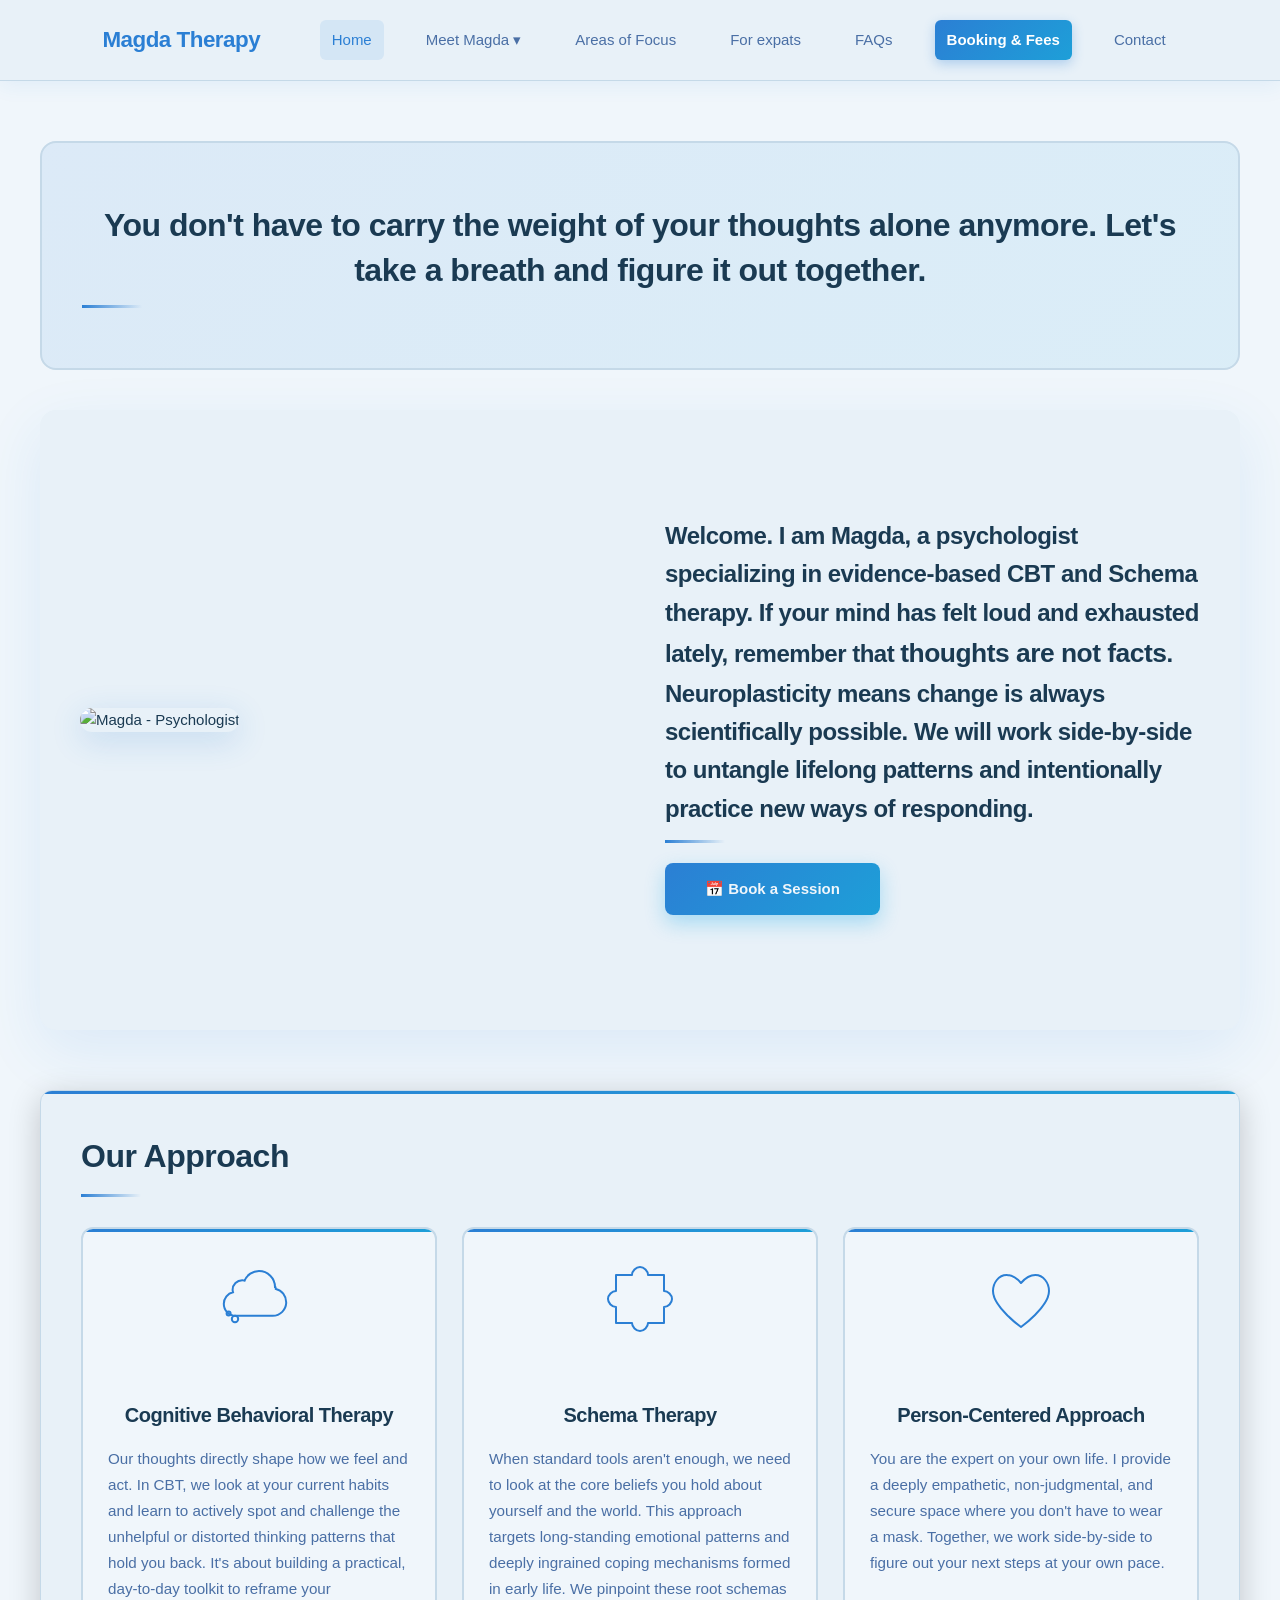
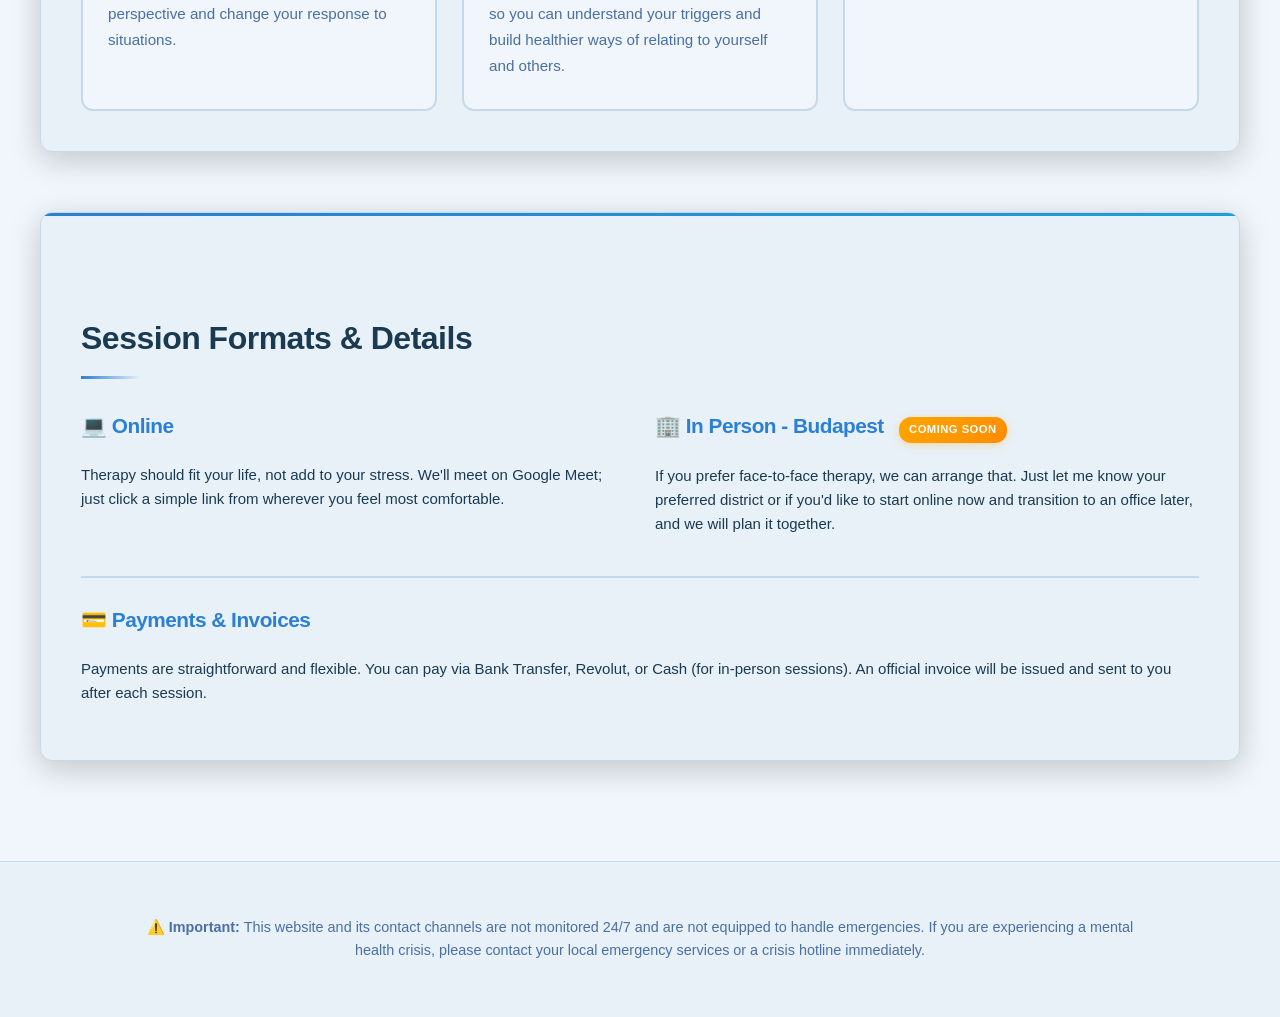
==== commit 6c7fa129: "Code upgrade: security hardening, anti-spam, cleanup - Add CSP meta tags to all pages - Add honeypot" ====
--- a/index.html
+++ b/index.html
@@ -3,6 +3,7 @@
 <head>
     <meta charset="UTF-8">
     <meta name="viewport" content="width=device-width, initial-scale=1.0">
+    <meta http-equiv="Content-Security-Policy" content="default-src 'self'; script-src 'self'; style-src 'self' https://fonts.googleapis.com 'unsafe-inline'; font-src https://fonts.gstatic.com; img-src 'self' data:; connect-src 'self'">
     <title>Magda | CBT & Schema Therapy</title>
 
     <link href="https://fonts.googleapis.com/css2?family=DM+Sans:wght@400;500;700&display=swap" rel="stylesheet">
--- a/style.css
+++ b/style.css
@@ -341,32 +341,6 @@
     color: var(--text-primary);
 }
 
-.hero-subtitle {
-    font-size: 1.1rem;
-    color: var(--text-primary);
-    font-weight: 600;
-    margin: 0 0 20px;
-    line-height: 1.6;
-}
-
-.hero-quote {
-    font-size: 1rem;
-    color: var(--text-secondary);
-    font-style: italic;
-    margin: 20px 0;
-    padding: 15px 0;
-    border-left: 3px solid var(--accent);
-    padding-left: 15px;
-    line-height: 1.7;
-}
-
-.hero-description {
-    font-size: 0.95rem;
-    color: var(--text-secondary);
-    margin: 20px 0;
-    line-height: 1.7;
-}
-
 /* Responsive - Stack on mobile */
 @media (max-width: 768px) {
     .hero {
@@ -382,13 +356,6 @@
 
     .hero-right {
         text-align: center;
-    }
-
-    .hero-quote {
-        border-left: none;
-        border-top: 3px solid var(--accent);
-        padding-top: 15px;
-        padding-left: 0;
     }
 
     .hero-left,
@@ -852,20 +819,6 @@
 }
 
 /* ============================================================================
-   CRISIS BOX
-   ============================================================================ */
-
-.crisis-box {
-    background-color: rgba(239, 68, 68, 0.1);
-    border: 2px solid var(--error);
-    color: #FECACA;
-    padding: 15px;
-    border-radius: 8px;
-    font-weight: 500;
-    margin-bottom: 20px;
-}
-
-/* ============================================================================
    RESPONSIVE DESIGN
    ============================================================================ */
 
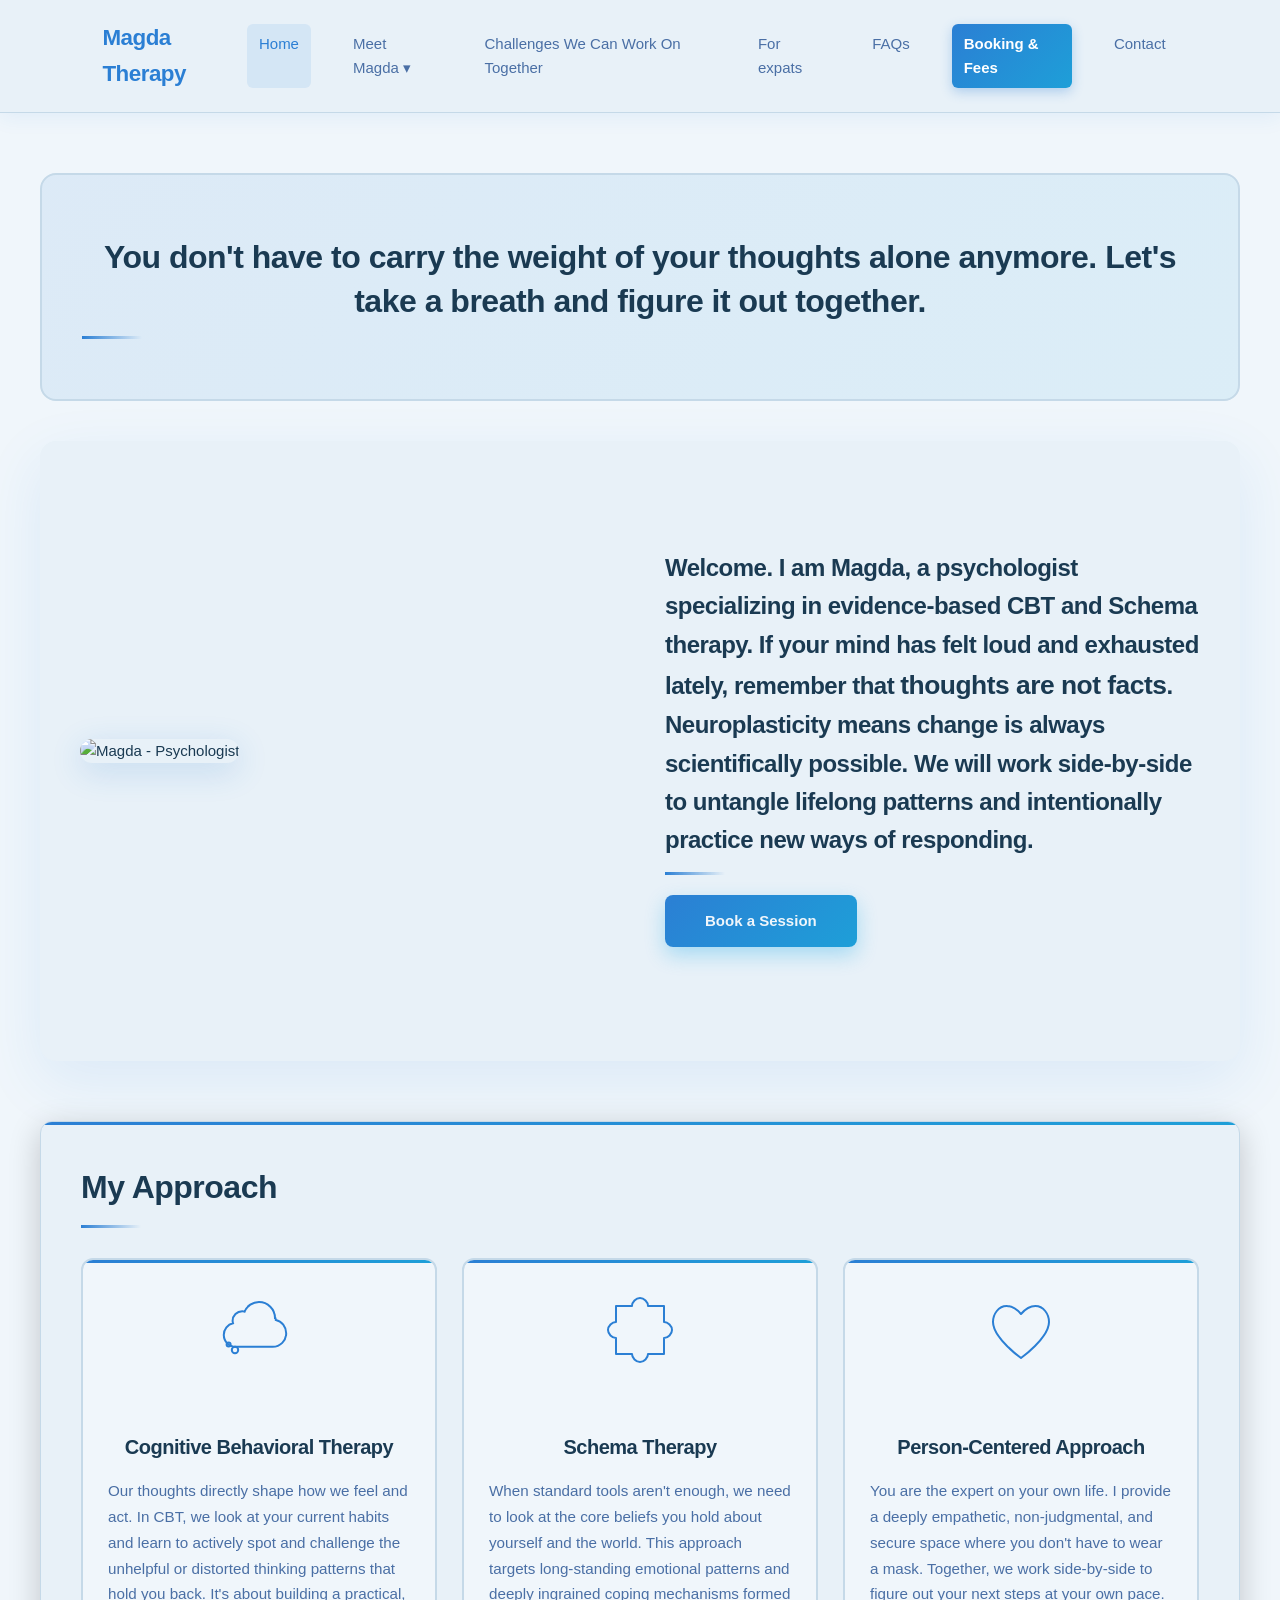
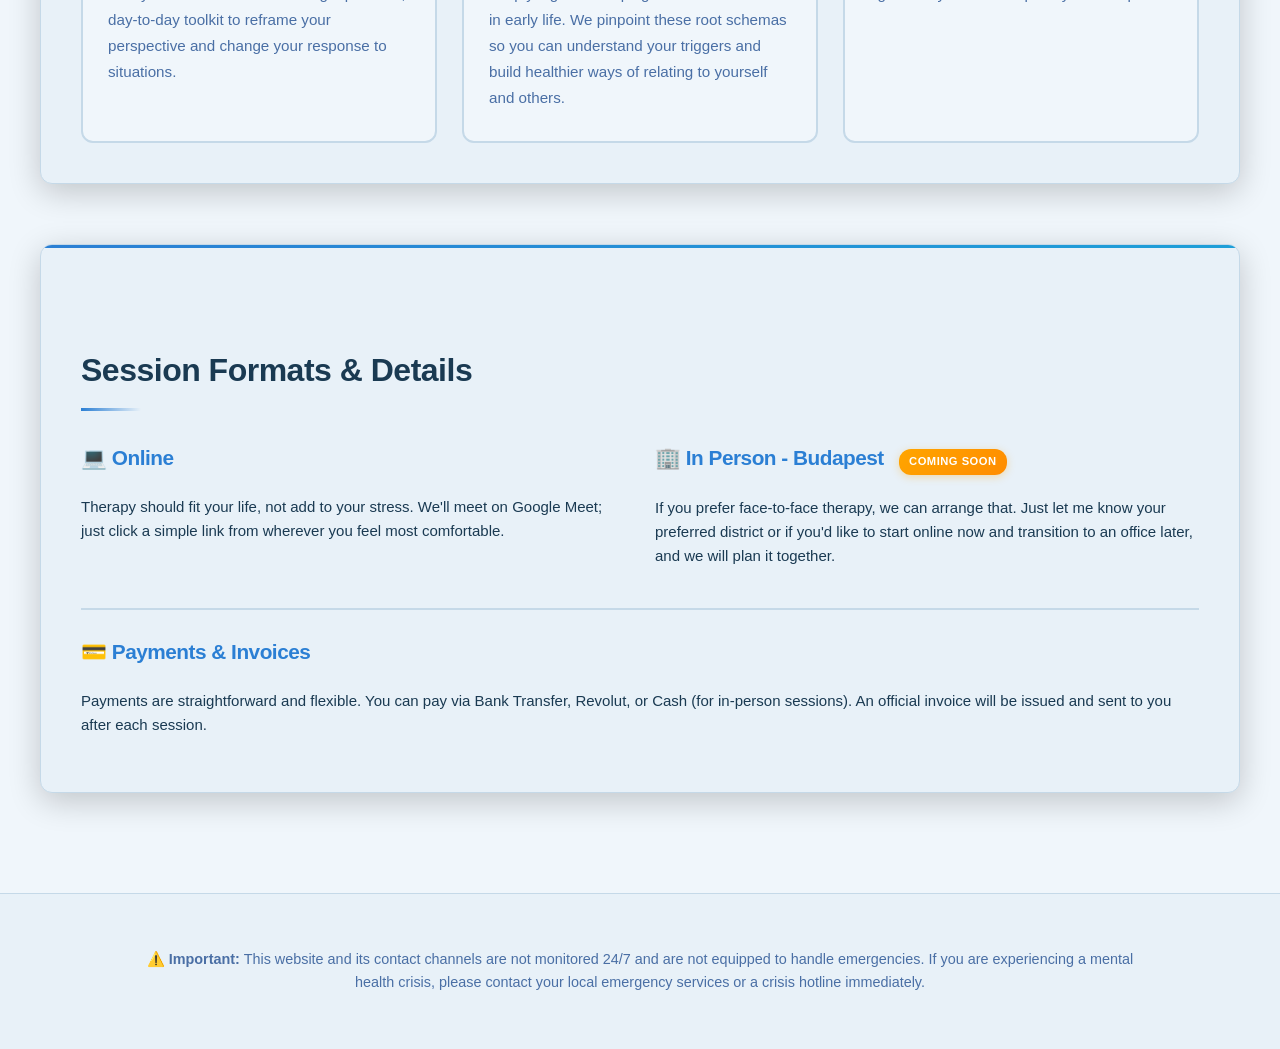
==== commit cf272520: "feat: add Google Sheets + Calendar booking system with email confirmations - Add Code.gs (Google App" ====
--- a/index.html
+++ b/index.html
@@ -26,7 +26,7 @@
                     <a href="research.html" class="nav-link" data-page="research">Research and publications</a>
                 </div>
             </div>
-            <a href="focus.html" class="nav-link" data-page="focus">Areas of Focus</a>
+            <a href="focus.html" class="nav-link" data-page="focus">Challenges We Can Work On Together</a>
             <a href="expats.html" class="nav-link" data-page="expats">For expats</a>
             <a href="faqs.html" class="nav-link" data-page="faqs">FAQs</a>
             <a href="booking.html" class="nav-link" data-page="booking">Booking & Fees</a>
@@ -49,14 +49,14 @@
                     </div>
                     <div class="hero-right">
                         <h2>Welcome. I am Magda, a psychologist specializing in evidence-based CBT and Schema therapy. If your mind has felt loud and exhausted lately, remember that <span class="highlight-text">thoughts are not facts</span>. Neuroplasticity means change is always scientifically possible. We will work side-by-side to untangle lifelong patterns and intentionally practice new ways of responding.</h2>
-                        <a href="booking.html" class="btn btn-primary">📅 Book a Session</a>
+                        <a href="booking.html" class="btn btn-primary">Book a Session</a>
                     </div>
                 </div>
             </section>
 
             <!-- Three Service Blocks -->
             <section class="card services-section">
-                <h2>Our Approach</h2>
+                <h2>My Approach</h2>
                 <div class="services-grid">
                     <div class="service-block">
                         <div class="service-icon">
--- a/style.css
+++ b/style.css
@@ -195,8 +195,7 @@
     border: 1px solid var(--border);
     border-radius: 8px;
     z-index: 1;
-    margin-top: 8px;
-    animation: slideInUp 0.3s ease-out;
+    padding-top: 8px;
     top: 100%;
     left: 0;
 }
@@ -819,6 +818,57 @@
 }
 
 /* ============================================================================
+   FAQ DISCLAIMER BANNER (Booking Page)
+   ============================================================================ */
+
+.faq-disclaimer {
+    background: var(--bg-secondary);
+    border: 2px solid var(--accent);
+    border-radius: 12px;
+    padding: 30px 35px;
+    margin-bottom: 30px;
+    text-align: center;
+    box-shadow: 0 8px 32px rgba(43, 127, 212, 0.15);
+}
+
+.faq-disclaimer-content p {
+    font-size: 1.05rem;
+    color: var(--text-primary);
+    margin: 0 0 20px;
+    line-height: 1.6;
+}
+
+.faq-disclaimer-actions {
+    display: flex;
+    gap: 15px;
+    justify-content: center;
+    flex-wrap: wrap;
+}
+
+.btn-dismiss {
+    background: transparent;
+    color: var(--text-secondary);
+    border: 2px solid var(--border);
+    box-shadow: none;
+    padding: 14px 40px;
+    font-weight: 600;
+    cursor: pointer;
+    border-radius: 8px;
+    font-family: 'DM Sans', sans-serif;
+    transition: all 300ms cubic-bezier(0.4, 0, 0.2, 1);
+}
+
+.btn-dismiss:hover {
+    border-color: var(--accent);
+    color: var(--accent);
+    transform: translateY(-2px);
+}
+
+.faq-disclaimer.hidden {
+    display: none;
+}
+
+/* ============================================================================
    RESPONSIVE DESIGN
    ============================================================================ */
 
@@ -897,3 +947,241 @@
         transition-duration: 0.01ms !important;
     }
 }
+
+/* ============================================================================
+   DYNAMIC AVAILABILITY PICKER
+   ============================================================================ */
+
+.availability-section {
+    margin-top: 20px;
+}
+
+/* Loading State */
+.slots-loading {
+    display: flex;
+    flex-direction: column;
+    align-items: center;
+    padding: 40px 20px;
+    color: var(--text-secondary);
+}
+
+.slots-spinner {
+    width: 36px;
+    height: 36px;
+    border: 3px solid var(--border);
+    border-top-color: var(--accent);
+    border-radius: 50%;
+    animation: spin 0.8s linear infinite;
+    margin-bottom: 12px;
+}
+
+@keyframes spin {
+    to { transform: rotate(360deg); }
+}
+
+.slots-loading p {
+    margin: 0;
+    font-size: 0.95rem;
+}
+
+/* Error State */
+.slots-error {
+    background: rgba(220, 53, 69, 0.08);
+    border: 2px solid var(--error);
+    border-radius: 8px;
+    padding: 20px;
+    text-align: center;
+}
+
+.slots-error p {
+    margin: 0 0 12px;
+    color: var(--error);
+    font-weight: 500;
+}
+
+/* Empty State */
+.slots-empty {
+    background: var(--bg-primary);
+    border: 2px dashed var(--border);
+    border-radius: 8px;
+    padding: 30px 20px;
+    text-align: center;
+    color: var(--text-secondary);
+}
+
+.slots-empty p {
+    margin: 0;
+    font-size: 0.95rem;
+}
+
+.slots-empty a {
+    color: var(--accent);
+    text-decoration: underline;
+}
+
+/* Date Picker */
+.date-picker-container {
+    margin-top: 12px;
+}
+
+.date-picker {
+    display: flex;
+    gap: 10px;
+    overflow-x: auto;
+    padding: 10px 4px;
+    -webkit-overflow-scrolling: touch;
+    scrollbar-width: thin;
+}
+
+.date-picker::-webkit-scrollbar {
+    height: 6px;
+}
+
+.date-picker::-webkit-scrollbar-track {
+    background: var(--bg-secondary);
+    border-radius: 3px;
+}
+
+.date-picker::-webkit-scrollbar-thumb {
+    background: var(--border);
+    border-radius: 3px;
+}
+
+.date-btn {
+    display: flex;
+    flex-direction: column;
+    align-items: center;
+    min-width: 80px;
+    padding: 12px 14px;
+    background: var(--bg-primary);
+    border: 2px solid var(--border);
+    border-radius: 10px;
+    cursor: pointer;
+    transition: all 200ms ease;
+    font-family: 'DM Sans', sans-serif;
+    flex-shrink: 0;
+}
+
+.date-btn:hover {
+    border-color: var(--accent);
+    background: rgba(43, 127, 212, 0.05);
+    transform: translateY(-2px);
+}
+
+.date-btn.selected {
+    border-color: var(--accent);
+    background: linear-gradient(135deg, var(--accent) 0%, var(--accent-secondary) 100%);
+    color: white;
+    box-shadow: 0 4px 12px rgba(43, 127, 212, 0.3);
+}
+
+.date-btn-day {
+    font-size: 0.75rem;
+    font-weight: 500;
+    text-transform: uppercase;
+    letter-spacing: 0.5px;
+    color: var(--text-secondary);
+}
+
+.date-btn.selected .date-btn-day {
+    color: rgba(255, 255, 255, 0.85);
+}
+
+.date-btn-num {
+    font-size: 1.5rem;
+    font-weight: 700;
+    color: var(--text-primary);
+    line-height: 1.3;
+}
+
+.date-btn.selected .date-btn-num {
+    color: white;
+}
+
+.date-btn-month {
+    font-size: 0.75rem;
+    color: var(--text-secondary);
+}
+
+.date-btn.selected .date-btn-month {
+    color: rgba(255, 255, 255, 0.85);
+}
+
+.date-btn-slots {
+    font-size: 0.7rem;
+    margin-top: 4px;
+    color: var(--accent);
+    font-weight: 600;
+}
+
+.date-btn.selected .date-btn-slots {
+    color: rgba(255, 255, 255, 0.9);
+}
+
+/* Time Picker */
+.time-picker-container {
+    margin-top: 20px;
+    animation: slideInUp 0.3s ease-out;
+}
+
+.time-picker-label {
+    font-size: 0.95rem;
+    color: var(--text-secondary);
+    margin: 0 0 12px;
+}
+
+.time-picker {
+    display: grid;
+    grid-template-columns: repeat(auto-fill, minmax(120px, 1fr));
+    gap: 10px;
+}
+
+.time-btn {
+    padding: 12px 16px;
+    background: var(--bg-primary);
+    border: 2px solid var(--border);
+    border-radius: 8px;
+    cursor: pointer;
+    font-family: 'DM Sans', sans-serif;
+    font-size: 0.95rem;
+    font-weight: 500;
+    color: var(--text-primary);
+    transition: all 200ms ease;
+    text-align: center;
+}
+
+.time-btn:hover {
+    border-color: var(--accent);
+    background: rgba(43, 127, 212, 0.05);
+    transform: translateY(-1px);
+}
+
+.time-btn.selected {
+    border-color: var(--accent);
+    background: var(--accent);
+    color: white;
+    box-shadow: 0 4px 12px rgba(43, 127, 212, 0.3);
+}
+
+.no-times {
+    color: var(--text-secondary);
+    font-style: italic;
+    margin: 0;
+    padding: 10px;
+}
+
+/* Responsive adjustments for availability picker */
+@media (max-width: 768px) {
+    .date-picker {
+        gap: 8px;
+    }
+
+    .date-btn {
+        min-width: 70px;
+        padding: 10px 12px;
+    }
+
+    .time-picker {
+        grid-template-columns: repeat(auto-fill, minmax(100px, 1fr));
+    }
+}
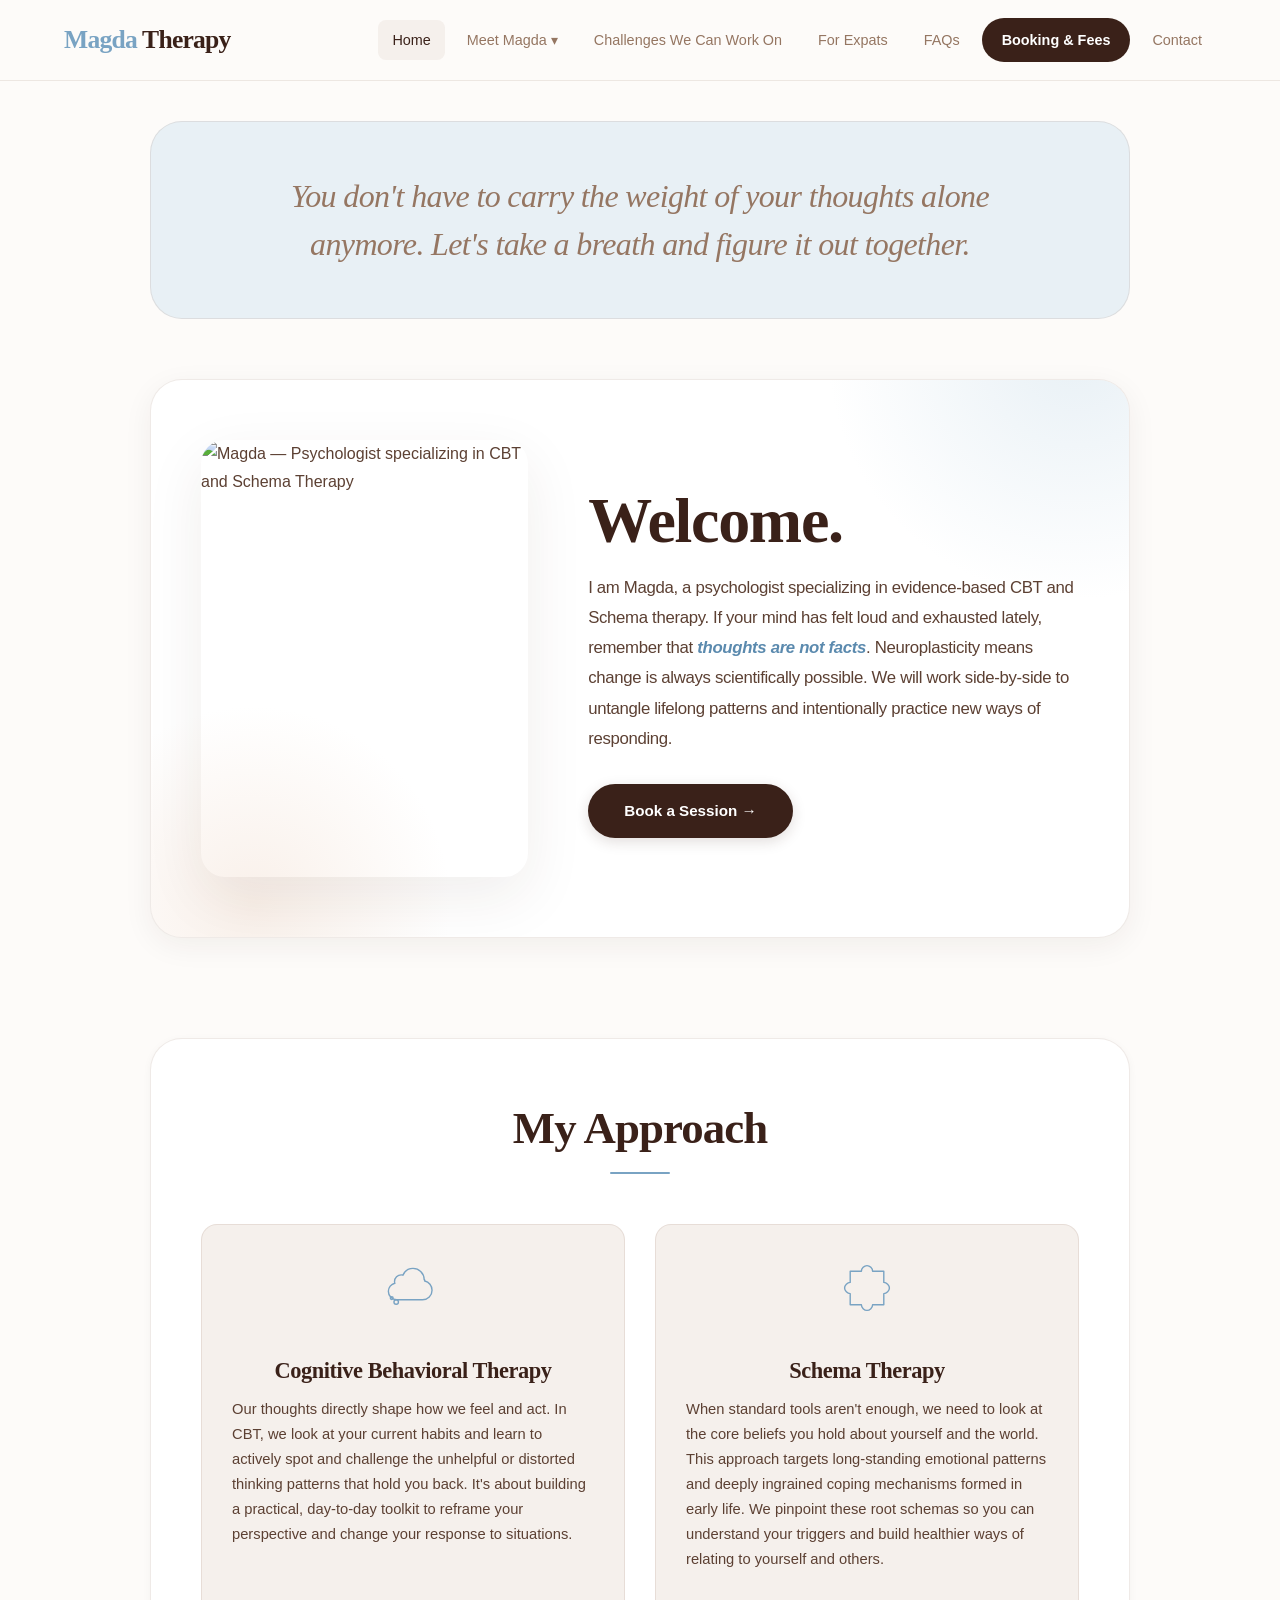
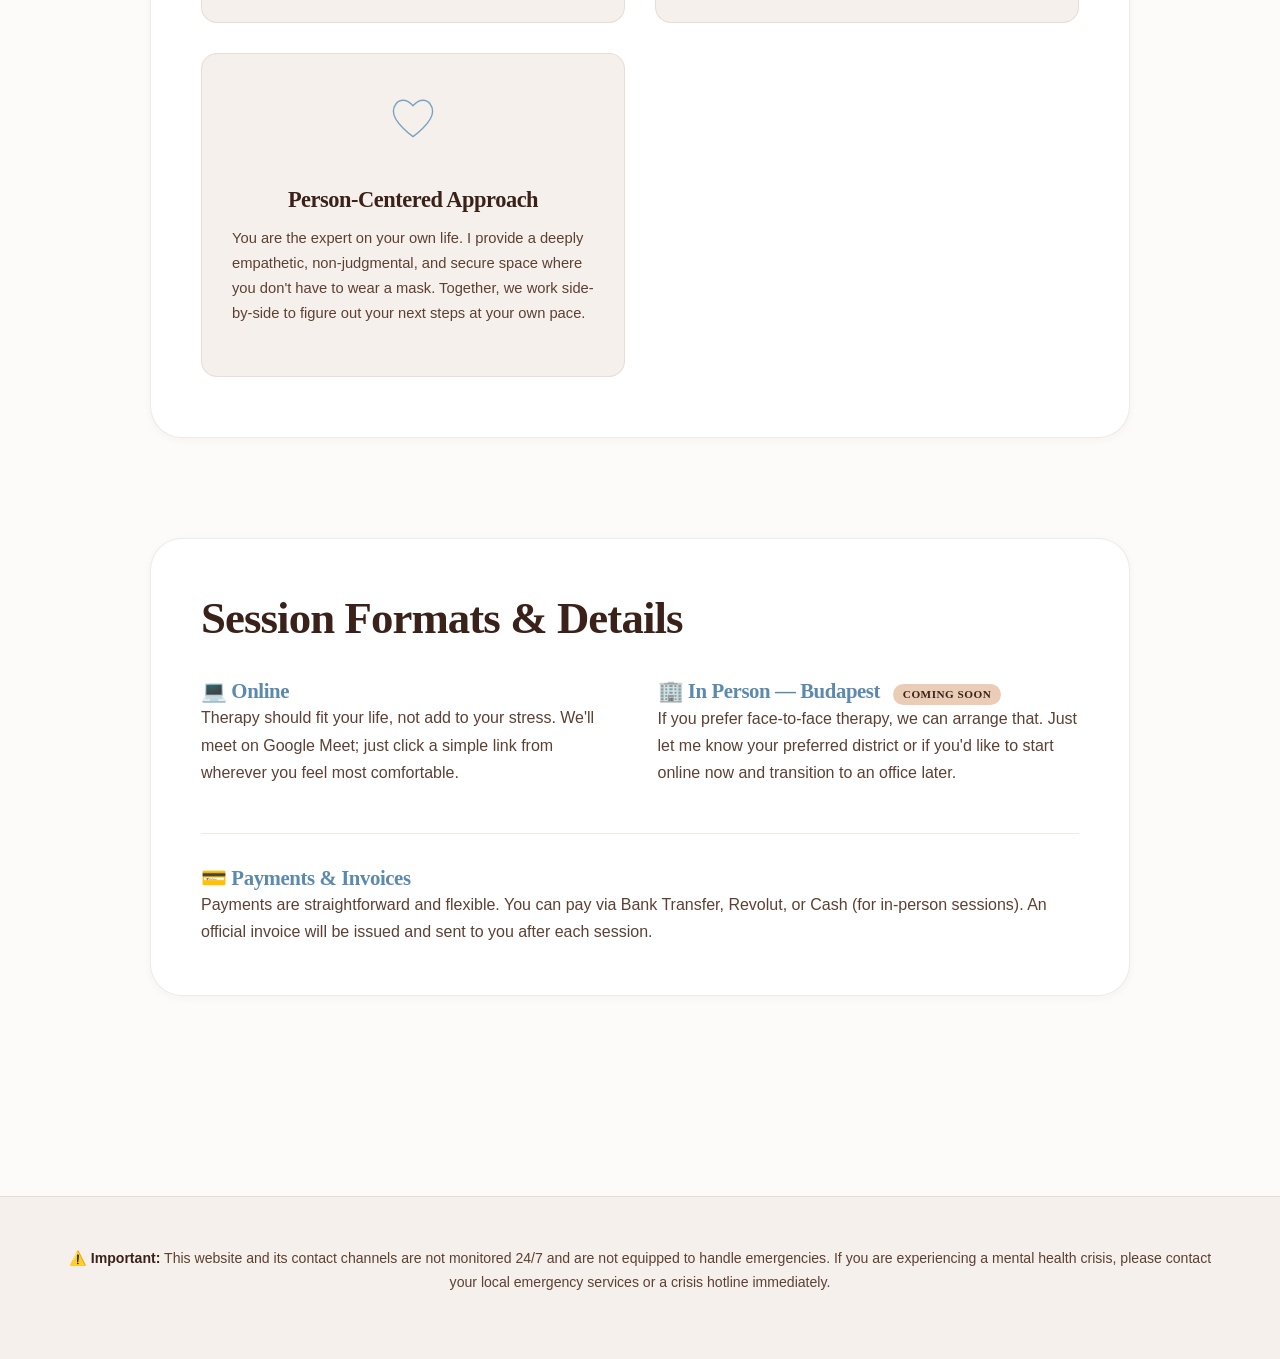
==== commit 57b41b85: "Complete UI/UX redesign: warm elegant aesthetic Major changes: - New typography: Cormorant Garamond " ====
--- a/index.html
+++ b/index.html
@@ -6,17 +6,16 @@
     <meta http-equiv="Content-Security-Policy" content="default-src 'self'; script-src 'self'; style-src 'self' https://fonts.googleapis.com 'unsafe-inline'; font-src https://fonts.gstatic.com; img-src 'self' data:; connect-src 'self'">
     <title>Magda | CBT & Schema Therapy</title>
 
-    <link href="https://fonts.googleapis.com/css2?family=DM+Sans:wght@400;500;700&display=swap" rel="stylesheet">
+    <link href="https://fonts.googleapis.com/css2?family=Cormorant+Garamond:ital,wght@0,400;0,500;0,600;0,700;1,400;1,500&family=DM+Sans:wght@400;500;600;700&display=swap" rel="stylesheet">
 
     <link rel="stylesheet" href="style.css">
 </head>
 <body>
 
-
     <nav>
         <div class="logo"><strong>Magda</strong> Therapy</div>
         <div class="menu">
-            <a href="index.html" class="nav-link" data-page="index">Home</a>
+            <a href="index.html" class="nav-link active" data-page="index">Home</a>
             <div class="dropdown">
                 <span class="dropdown-trigger">Meet Magda ▾</span>
                 <div class="dropdown-content">
@@ -26,8 +25,8 @@
                     <a href="research.html" class="nav-link" data-page="research">Research and publications</a>
                 </div>
             </div>
-            <a href="focus.html" class="nav-link" data-page="focus">Challenges We Can Work On Together</a>
-            <a href="expats.html" class="nav-link" data-page="expats">For expats</a>
+            <a href="focus.html" class="nav-link" data-page="focus">Challenges We Can Work On</a>
+            <a href="expats.html" class="nav-link" data-page="expats">For Expats</a>
             <a href="faqs.html" class="nav-link" data-page="faqs">FAQs</a>
             <a href="booking.html" class="nav-link" data-page="booking">Booking & Fees</a>
             <a href="contact.html" class="nav-link" data-page="contact">Contact</a>
@@ -36,32 +35,33 @@
 
     <main id="main-content">
         <div class="container">
-            <!-- Header 1 -->
+
+            <!-- Intro Quote -->
             <section class="header-intro">
                 <h2 class="header-intro-title">You don't have to carry the weight of your thoughts alone anymore. Let's take a breath and figure it out together.</h2>
             </section>
 
-            <!-- Hero Section with Photo -->
+            <!-- Hero Section -->
             <section class="hero">
                 <div class="hero-content">
                     <div class="hero-left">
-                        <img src="magda-photo.jpg" alt="Magda - Psychologist" class="hero-photo">
+                        <img src="magda-photo.jpg" alt="Magda — Psychologist specializing in CBT and Schema Therapy" class="hero-photo">
                     </div>
                     <div class="hero-right">
-                        <h2>Welcome. I am Magda, a psychologist specializing in evidence-based CBT and Schema therapy. If your mind has felt loud and exhausted lately, remember that <span class="highlight-text">thoughts are not facts</span>. Neuroplasticity means change is always scientifically possible. We will work side-by-side to untangle lifelong patterns and intentionally practice new ways of responding.</h2>
-                        <a href="booking.html" class="btn btn-primary">Book a Session</a>
+                        <h1>Welcome.</h1>
+                        <h2>I am Magda, a psychologist specializing in evidence-based CBT and Schema therapy. If your mind has felt loud and exhausted lately, remember that <span class="highlight-text">thoughts are not facts</span>. Neuroplasticity means change is always scientifically possible. We will work side-by-side to untangle lifelong patterns and intentionally practice new ways of responding.</h2>
+                        <a href="booking.html" class="btn">Book a Session →</a>
                     </div>
                 </div>
             </section>
 
-            <!-- Three Service Blocks -->
-            <section class="card services-section">
+            <!-- Therapeutic Approach -->
+            <section class="services-section">
                 <h2>My Approach</h2>
                 <div class="services-grid">
                     <div class="service-block">
                         <div class="service-icon">
                             <svg class="icon-svg" viewBox="0 0 100 100" xmlns="http://www.w3.org/2000/svg">
-                                <!-- Thought Cloud -->
                                 <path d="M70 35c0-11-9-20-20-20-8 0-15 5-18 12-1-0.5-2-0.5-3-0.5-6.5 0-12 5.5-12 12 0 1 0.2 2 0.5 3C11 43 6 49 6 56c0 8.5 6.5 15 15 15h46c9.5 0 17-7.5 17-17 0-8-5.5-15-13-16.5 0-0.8-0.2-1.7-0.5-2.5z" fill="none" stroke="currentColor" stroke-width="2.5"/>
                                 <circle cx="20" cy="75" r="4" fill="none" stroke="currentColor" stroke-width="2.5"/>
                                 <circle cx="12" cy="68" r="2.5" fill="none" stroke="currentColor" stroke-width="2.5"/>
@@ -73,7 +73,6 @@
                     <div class="service-block">
                         <div class="service-icon">
                             <svg class="icon-svg" viewBox="0 0 100 100" xmlns="http://www.w3.org/2000/svg">
-                                <!-- Puzzle Piece -->
                                 <path d="M20,20 L40,20 C40,15 45,10 50,10 C55,10 60,15 60,20 L80,20 L80,40 C85,40 90,45 90,50 C90,55 85,60 80,60 L80,80 L60,80 C60,85 55,90 50,90 C45,90 40,85 40,80 L20,80 L20,60 C15,60 10,55 10,50 C10,45 15,40 20,40 Z" fill="none" stroke="currentColor" stroke-width="2.5" stroke-linejoin="round"/>
                             </svg>
                         </div>
@@ -83,7 +82,6 @@
                     <div class="service-block">
                         <div class="service-icon">
                             <svg class="icon-svg" viewBox="0 0 100 100" xmlns="http://www.w3.org/2000/svg">
-                                <!-- Heart -->
                                 <path d="M50,85 C50,85 15,60 15,40 C15,30 22,20 32,20 C38,20 44,23 50,30 C56,23 62,20 68,20 C78,20 85,30 85,40 C85,60 50,85 50,85 Z" fill="none" stroke="currentColor" stroke-width="2.5" stroke-linejoin="round"/>
                             </svg>
                         </div>
@@ -93,24 +91,25 @@
                 </div>
             </section>
 
-            <!-- Session Formats & Details -->
+            <!-- Session Formats -->
             <section class="card session-info-card">
                 <h2>Session Formats & Details</h2>
-                <div style="display: grid; grid-template-columns: 1fr 1fr; gap: 30px; margin-top: 20px;">
+                <div style="display: grid; grid-template-columns: 1fr 1fr; gap: 35px; margin-top: 25px;">
                     <div>
-                        <h3 style="color: var(--accent); margin-top: 0;">💻 Online</h3>
+                        <h3 style="margin-top: 0;">💻 Online</h3>
                         <p>Therapy should fit your life, not add to your stress. We'll meet on Google Meet; just click a simple link from wherever you feel most comfortable.</p>
                     </div>
                     <div>
-                        <h3 style="color: var(--accent); margin-top: 0;">🏢 In Person - Budapest <span class="coming-soon-badge">Coming Soon</span></h3>
-                        <p>If you prefer face-to-face therapy, we can arrange that. Just let me know your preferred district or if you'd like to start online now and transition to an office later, and we will plan it together.</p>
+                        <h3 style="margin-top: 0;">🏢 In Person — Budapest <span class="coming-soon-badge">Coming Soon</span></h3>
+                        <p>If you prefer face-to-face therapy, we can arrange that. Just let me know your preferred district or if you'd like to start online now and transition to an office later.</p>
                     </div>
                 </div>
-                <div style="margin-top: 25px; padding-top: 25px; border-top: 2px solid var(--border);">
-                    <h3 style="color: var(--accent); margin-top: 0;">💳 Payments & Invoices</h3>
-                    <p>Payments are straightforward and flexible. You can pay via Bank Transfer, Revolut, or Cash (for in-person sessions). An official invoice will be issued and sent to you after each session.</p>
+                <div style="margin-top: 30px; padding-top: 30px; border-top: 1px solid rgba(149, 118, 98, 0.15);">
+                    <h3 style="margin-top: 0;">💳 Payments & Invoices</h3>
+                    <p style="margin-bottom: 0;">Payments are straightforward and flexible. You can pay via Bank Transfer, Revolut, or Cash (for in-person sessions). An official invoice will be issued and sent to you after each session.</p>
                 </div>
             </section>
+
         </div>
     </main>
 
--- a/style.css
+++ b/style.css
@@ -1,181 +1,222 @@
 /* ============================================================================
-   PROFESSIONAL CBT SPECIALIST WEBSITE - PREMIUM BLUE THEME
-   Based on UI UX Pro Max AI Design Intelligence
+   CBT THERAPIST WEBSITE — ELEGANT WARM REDESIGN
+   Palette: Chambray #79A3C3 | Espresso #3A2119 | Glacier #D2E2EC
+            Bisque #EBCDB7 | Clay #957662
+   Typography: Cormorant Garamond (headings) + DM Sans (body)
    ============================================================================ */
 
 :root {
-    /* Light Professional Blue & Sky Palette - Calming */
-    --bg-primary: #F0F6FB;              /* Very light blue - main background */
-    --bg-secondary: #E8F1F8;            /* Soft sky blue - secondary sections */
-    --bg-light: #FFFFFF;               /* Pure white - cards */
-    --bg-accent: #D4E9F7;              /* Light sky blue - highlights */
-    
-    /* Text Colors */
-    --text-primary: #1a3a52;           /* Dark blue for text on light */
-    --text-secondary: #4a6fa5;         /* Medium blue-gray */
-    --text-dark: #1a3a52;              /* Dark blue on light */
-    
-    /* Blue Accents - Professional CTA */
-    --accent: #2B7FD4;                 /* Professional sky blue */
-    --accent-secondary: #1E9FD8;       /* Cyan-blue */
-    --accent-dark: #1565C0;            /* Dark blue hover */
-    --accent-light: #5BA3E8;           /* Light blue */
-    
-    /* Support Colors */
-    --border: #C5D9E8;                 /* Subtle blue borders */
-    --shadow: rgba(43, 127, 212, 0.08);/* Soft blue shadow */
-    --error: #DC2626;                  /* Red errors */
-    --error-bg: #FEE2E2;               /* Light red bg */
-    --success: #10B981;                /* Green success */
-    --success-bg: #ECFDF5;             /* Light green bg */
-}
-
-/* ============================================================================
-   ANIMATIONS - Professional Slide-In Effects
-   ============================================================================ */
-
-@keyframes slideInLeft {
-    from {
-        opacity: 0;
-        transform: translateX(-40px);
-    }
-    to {
-        opacity: 1;
-        transform: translateX(0);
-    }
-}
-
-@keyframes slideInRight {
-    from {
-        opacity: 0;
-        transform: translateX(40px);
-    }
-    to {
-        opacity: 1;
-        transform: translateX(0);
-    }
-}
-
-@keyframes slideInUp {
-    from {
-        opacity: 0;
-        transform: translateY(30px);
-    }
-    to {
-        opacity: 1;
-        transform: translateY(0);
-    }
-}
-
-@keyframes slideInDown {
-    from {
-        opacity: 0;
-        transform: translateY(-20px);
-    }
-    to {
-        opacity: 1;
-        transform: translateY(0);
-    }
-}
-
-@keyframes fadeIn {
-    from { opacity: 0; }
-    to { opacity: 1; }
-}
-
-@keyframes gradientShift {
-    0% { background-position: 0% 50%; }
-    50% { background-position: 100% 50%; }
-    100% { background-position: 0% 50%; }
-}
-
-/* ============================================================================
-   BASE STYLES
-   ============================================================================ */
-
-* {
-    transition: color 300ms cubic-bezier(0.4, 0, 0.2, 1),
-                background-color 300ms cubic-bezier(0.4, 0, 0.2, 1),
-                border-color 300ms cubic-bezier(0.4, 0, 0.2, 1),
-                box-shadow 300ms cubic-bezier(0.4, 0, 0.2, 1);
+    /* Backgrounds */
+    --bg-primary: #FDFBF9;
+    --bg-secondary: #F5F0EC;
+    --bg-glacier: #E8F0F5;
+    --bg-bisque: #F8EFE6;
+    --bg-white: #FFFFFF;
+
+    /* Text */
+    --text-primary: #3A2119;
+    --text-body: #5C4033;
+    --text-muted: #957662;
+    --text-light: #B8A89C;
+
+    /* Accents */
+    --chambray: #79A3C3;
+    --chambray-dark: #5B8AAE;
+    --chambray-light: #A5C4DA;
+    --espresso: #3A2119;
+    --glacier: #D2E2EC;
+    --bisque: #EBCDB7;
+    --bisque-dark: #D4B59E;
+    --clay: #957662;
+
+    /* UI */
+    --border: rgba(149, 118, 98, 0.15);
+    --border-strong: rgba(149, 118, 98, 0.25);
+    --shadow-sm: 0 2px 8px rgba(58, 33, 25, 0.04);
+    --shadow-md: 0 8px 30px rgba(58, 33, 25, 0.06);
+    --shadow-lg: 0 20px 60px rgba(58, 33, 25, 0.08);
+    --shadow-hover: 0 12px 40px rgba(58, 33, 25, 0.10);
+    --radius-sm: 8px;
+    --radius-md: 16px;
+    --radius-lg: 24px;
+    --radius-xl: 32px;
+
+    /* Spacing */
+    --section-gap: 100px;
+    --container-max: 1100px;
+
+    /* Status */
+    --error: #C53030;
+    --error-bg: #FFF5F5;
+    --success: #2F855A;
+    --success-bg: #F0FFF4;
+}
+
+/* ============================================================================
+   RESET & BASE
+   ============================================================================ */
+
+*, *::before, *::after {
+    box-sizing: border-box;
+    margin: 0;
+    padding: 0;
+}
+
+html {
+    scroll-behavior: smooth;
+    -webkit-font-smoothing: antialiased;
+    -moz-osx-font-smoothing: grayscale;
 }
 
 body {
-    font-family: 'DM Sans', -apple-system, BlinkMacSystemFont, 'Segoe UI', Roboto, sans-serif;
+    font-family: 'DM Sans', -apple-system, BlinkMacSystemFont, 'Segoe UI', sans-serif;
     background-color: var(--bg-primary);
-    color: var(--text-primary);
-    margin: 0;
-    line-height: 1.6;
+    color: var(--text-body);
+    line-height: 1.7;
+    font-size: 16px;
     font-weight: 400;
-    font-size: 15px;
-}
-
-/* ============================================================================
-   NAVIGATION - Sticky Professional Header
+}
+
+img {
+    max-width: 100%;
+    height: auto;
+    display: block;
+}
+
+a {
+    color: var(--chambray-dark);
+    text-decoration: none;
+    transition: color 0.2s ease;
+}
+
+a:hover {
+    color: var(--espresso);
+}
+
+/* ============================================================================
+   TYPOGRAPHY
+   ============================================================================ */
+
+h1, h2, h3, h4, h5, h6 {
+    font-family: 'Cormorant Garamond', 'Georgia', serif;
+    color: var(--espresso);
+    font-weight: 600;
+    line-height: 1.3;
+    letter-spacing: -0.02em;
+}
+
+h1 { font-size: clamp(2.5rem, 5vw, 4rem); }
+h2 { font-size: clamp(1.8rem, 3.5vw, 2.8rem); margin-bottom: 20px; }
+h3 { font-size: clamp(1.3rem, 2vw, 1.6rem); color: var(--clay); }
+
+p {
+    margin-bottom: 1em;
+    color: var(--text-body);
+}
+
+.highlight-text {
+    color: var(--chambray-dark);
+    font-weight: 700;
+    font-style: italic;
+}
+
+/* ============================================================================
+   LAYOUT
+   ============================================================================ */
+
+.container {
+    max-width: var(--container-max);
+    margin: 0 auto;
+    padding: 0 clamp(20px, 5vw, 60px);
+}
+
+main {
+    min-height: 100vh;
+    padding-top: 40px;
+    padding-bottom: var(--section-gap);
+}
+
+section, .card, .services-section, .session-info-card {
+    margin-bottom: var(--section-gap);
+}
+
+/* ============================================================================
+   NAVIGATION
    ============================================================================ */
 
 nav {
     display: flex;
     justify-content: space-between;
     align-items: center;
-    padding: 20px 8%;
-    background: var(--bg-secondary);
+    padding: 18px clamp(20px, 5vw, 8%);
+    background: rgba(253, 251, 249, 0.92);
+    backdrop-filter: blur(20px);
+    -webkit-backdrop-filter: blur(20px);
     border-bottom: 1px solid var(--border);
     position: sticky;
     top: 0;
-    z-index: 100;
-    box-shadow: 0 4px 20px var(--shadow);
-    animation: slideInDown 0.6s ease-out;
+    z-index: 1000;
+    transition: box-shadow 0.3s ease;
+}
+
+nav.scrolled {
+    box-shadow: var(--shadow-md);
 }
 
 nav .logo {
-    font-size: 1.4rem;
+    font-family: 'Cormorant Garamond', serif;
+    font-size: 1.6rem;
     font-weight: 700;
-    color: var(--accent);
-    letter-spacing: -0.5px;
+    color: var(--espresso);
+    letter-spacing: -0.03em;
+}
+
+nav .logo strong {
+    color: var(--chambray);
 }
 
 nav .menu {
     display: flex;
-    gap: 30px;
+    gap: 8px;
     list-style: none;
+    align-items: center;
 }
 
 nav a, .dropdown-trigger {
-    color: var(--text-secondary);
+    color: var(--text-muted);
     text-decoration: none;
     font-weight: 500;
+    font-size: 0.9rem;
     cursor: pointer;
-    padding: 8px 12px;
-    border-radius: 6px;
-    transition: all 300ms cubic-bezier(0.4, 0, 0.2, 1);
+    padding: 8px 14px;
+    border-radius: var(--radius-sm);
+    transition: all 0.2s ease;
 }
 
 nav a:hover, nav a.active, .dropdown-trigger:hover {
-    color: var(--accent);
-    background-color: rgba(43, 127, 212, 0.1);
-}
-
-/* Booking & Fees tab special highlight */
+    color: var(--espresso);
+    background-color: var(--bg-secondary);
+}
+
+/* Booking tab - warm CTA */
 nav a[href="booking.html"] {
-    background: linear-gradient(135deg, var(--accent) 0%, var(--accent-secondary) 100%);
-    color: white;
-    font-weight: 700;
-    box-shadow: 0 4px 12px rgba(43, 127, 212, 0.3);
-    transition: all 300ms cubic-bezier(0.4, 0, 0.2, 1);
+    background: var(--espresso);
+    color: #FFFFFF;
+    font-weight: 600;
+    padding: 10px 20px;
+    border-radius: 50px;
+    transition: all 0.3s ease;
 }
 
 nav a[href="booking.html"]:hover {
-    transform: translateY(-2px);
-    box-shadow: 0 6px 16px rgba(43, 127, 212, 0.4);
-    background: linear-gradient(135deg, var(--accent-dark) 0%, var(--accent) 100%);
-}
-
-/* Dropdown Container */
+    background: var(--clay);
+    transform: translateY(-1px);
+    box-shadow: 0 4px 12px rgba(58, 33, 25, 0.2);
+}
+
+/* Dropdown */
 .dropdown {
     position: relative;
-    display: inline-block;
-    align-self: stretch;
     display: flex;
     align-items: center;
 }
@@ -183,619 +224,802 @@
 .dropdown-trigger {
     display: flex;
     align-items: center;
-    padding: 8px 12px;
+    gap: 4px;
 }
 
 .dropdown-content {
     display: none;
     position: absolute;
+    background: var(--bg-white);
+    min-width: 240px;
+    box-shadow: var(--shadow-lg);
+    border: 1px solid var(--border);
+    border-radius: var(--radius-md);
+    padding: 8px;
+    top: calc(100% + 8px);
+    left: 50%;
+    transform: translateX(-50%);
+    z-index: 100;
+}
+
+.dropdown-content a {
+    color: var(--text-body);
+    padding: 12px 16px;
+    display: block;
+    border-radius: var(--radius-sm);
+    font-size: 0.9rem;
+    transition: all 0.15s ease;
+}
+
+.dropdown-content a:hover {
     background-color: var(--bg-secondary);
-    min-width: 220px;
-    box-shadow: 0 8px 32px rgba(0, 0, 0, 0.3);
-    border: 1px solid var(--border);
-    border-radius: 8px;
-    z-index: 1;
-    padding-top: 8px;
-    top: 100%;
-    left: 0;
-}
-
-.dropdown-content a {
-    color: var(--text-secondary);
-    padding: 12px 16px;
-    text-decoration: none;
-    display: block;
-    margin: 0;
-    font-size: 0.95rem;
-}
-
-.dropdown-content a:hover {
-    background-color: rgba(14, 165, 233, 0.15);
-    color: var(--accent);
+    color: var(--espresso);
 }
 
 .dropdown:hover .dropdown-content {
     display: block;
 }
 
-/* ============================================================================
-   LAYOUT
-   ============================================================================ */
-
-.container {
-    max-width: 1200px;
-    margin: 60px auto;
-    padding: 0 40px;
-}
-
-main {
-    min-height: 100vh;
-}
-
-/* ============================================================================
-   HERO SECTION - Two Column Layout with Photo & Text
-   ============================================================================ */
+/* Mobile hamburger (hidden on desktop) */
+.mobile-toggle {
+    display: none;
+    background: none;
+    border: none;
+    cursor: pointer;
+    padding: 8px;
+}
+
+/* ============================================================================
+   HERO SECTION
+   ============================================================================ */
+
+.header-intro {
+    text-align: center;
+    padding: 50px 30px;
+    background: var(--bg-glacier);
+    border-radius: var(--radius-xl);
+    margin-bottom: 60px;
+    border: 1px solid var(--border);
+}
+
+.header-intro-title {
+    font-family: 'Cormorant Garamond', serif;
+    font-size: clamp(1.4rem, 3vw, 2rem);
+    font-weight: 500;
+    font-style: italic;
+    color: var(--clay);
+    line-height: 1.5;
+    max-width: 700px;
+    margin: 0 auto;
+}
 
 .hero {
-    text-align: left;
-    padding: 60px 40px;
-    background: var(--bg-secondary);
-    border-radius: 16px;
-    box-shadow: 0 20px 60px rgba(43, 127, 212, 0.1);
-    animation: slideInUp 0.8s ease-out;
+    padding: 60px 50px;
+    background: var(--bg-white);
+    border-radius: var(--radius-xl);
+    box-shadow: var(--shadow-md);
+    border: 1px solid var(--border);
+    min-height: auto;
+    display: flex;
+    align-items: center;
     position: relative;
     overflow: hidden;
-    min-height: 500px;
-    display: flex;
-    align-items: center;
-}
-
-.hero-content {
-    display: grid;
-    grid-template-columns: 1fr 1fr;
-    gap: 50px;
-    align-items: center;
-    max-width: 1200px;
-    margin: 0 auto;
-    width: 100%;
-}
-
-/* Right to left sliding background - ONE TIME */
+}
+
 .hero::before {
     content: '';
     position: absolute;
-    top: 0;
-    right: 0;
-    width: 100%;
-    height: 100%;
-    background: linear-gradient(-90deg, rgba(43, 127, 212, 0.1) 0%, transparent 100%);
-    animation: slideRightToLeft 2s ease-in-out forwards;
-    z-index: 0;
+    top: -50%;
+    right: -20%;
+    width: 500px;
+    height: 500px;
+    background: radial-gradient(circle, var(--glacier) 0%, transparent 70%);
+    opacity: 0.5;
+    pointer-events: none;
 }
 
 .hero::after {
     content: '';
-    display: none;
-}
-
-@keyframes slideRightToLeft {
-    0% {
-        transform: translateX(100%);
-        opacity: 0;
-    }
-    10% {
-        opacity: 1;
-    }
-    90% {
-        opacity: 1;
-    }
-    100% {
-        transform: translateX(-100%);
-        opacity: 0;
-    }
-}
-
-.hero-left {
+    position: absolute;
+    bottom: -30%;
+    left: -10%;
+    width: 400px;
+    height: 400px;
+    background: radial-gradient(circle, var(--bisque) 0%, transparent 70%);
+    opacity: 0.3;
+    pointer-events: none;
+}
+
+.hero-content {
+    display: grid;
+    grid-template-columns: 0.8fr 1.2fr;
+    gap: 60px;
+    align-items: center;
+    width: 100%;
     position: relative;
     z-index: 1;
-    animation: slideInLeft 0.8s ease-out 0.2s both;
+}
+
+.hero-left {
+    display: flex;
+    justify-content: center;
 }
 
 .hero-photo {
     width: 100%;
-    max-width: 400px;
-    border-radius: 12px;
-    box-shadow: 0 8px 32px rgba(43, 127, 212, 0.2);
+    max-width: 340px;
+    border-radius: var(--radius-lg);
+    box-shadow: var(--shadow-lg);
     object-fit: cover;
     aspect-ratio: 3/4;
 }
 
-.hero-right {
-    position: relative;
-    z-index: 1;
-    animation: slideInRight 0.8s ease-out 0.3s both;
-}
-
 .hero-right h1 {
-    font-size: clamp(2rem, 6vw, 3.5rem);
-    font-weight: 900;
-    color: var(--text-primary);
-    margin: 0 0 20px;
-    letter-spacing: -0.5px;
-    line-height: 1.2;
+    margin-bottom: 10px;
+    color: var(--espresso);
 }
 
 .hero-right h2 {
-    font-size: clamp(1.1rem, 2.5vw, 1.5rem);
+    font-family: 'DM Sans', sans-serif;
+    font-size: 1.05rem;
+    font-weight: 400;
+    color: var(--text-body);
+    line-height: 1.8;
+    margin-bottom: 30px;
+}
+
+/* ============================================================================
+   BUTTONS
+   ============================================================================ */
+
+.btn, button[type="submit"] {
+    display: inline-flex;
+    align-items: center;
+    justify-content: center;
+    gap: 8px;
+    background: var(--espresso);
+    color: #FFFFFF;
+    padding: 14px 36px;
+    text-decoration: none;
+    border-radius: 50px;
     font-weight: 600;
-    color: var(--text-primary);
-    margin: 0 0 20px;
-    line-height: 1.6;
-}
-
-/* Highlight text - "thoughts are not facts" */
-.highlight-text {
-    font-weight: 900;
-    font-size: 1.1em;
-    color: var(--text-primary);
-}
-
-/* Responsive - Stack on mobile */
-@media (max-width: 768px) {
-    .hero {
-        padding: 40px 20px;
-        min-height: auto;
-    }
-
-    .hero-content {
-        grid-template-columns: 1fr;
-        gap: 30px;
-        text-align: center;
-    }
-
-    .hero-right {
-        text-align: center;
-    }
-
-    .hero-left,
-    .hero-right {
-        animation: slideInUp 0.6s ease-out both;
-    }
-
-    .hero-photo {
-        max-width: 250px;
-        margin: 0 auto;
-    }
-}
-
-/* ============================================================================
-   TYPOGRAPHY
-   ============================================================================ */
-
-h1, h2, h3, h4, h5, h6 {
-    font-weight: 700;
-    letter-spacing: -0.5px;
-    color: var(--text-primary);
-}
-
-h2 {
-    font-size: clamp(1.5rem, 4vw, 2rem);
-    margin-top: 60px;
-    margin-bottom: 30px;
-    position: relative;
-    padding-bottom: 15px;
-}
-
-h2::after {
-    content: '';
-    position: absolute;
-    bottom: 0;
-    left: 0;
-    width: 60px;
-    height: 3px;
-    background: linear-gradient(90deg, var(--accent), transparent);
-}
-
-h3 {
-    font-size: 1.3rem;
-    color: var(--accent-light);
-}
-
-/* ============================================================================
-   BUTTONS
-   ============================================================================ */
-
-.btn {
-    display: inline-block;
-    background: linear-gradient(135deg, var(--accent) 0%, var(--accent-secondary) 100%);
-    color: var(--bg-primary);
-    padding: 14px 40px;
-    text-decoration: none;
-    border-radius: 8px;
-    font-weight: 700;
+    font-size: 0.95rem;
     border: none;
     cursor: pointer;
     font-family: 'DM Sans', sans-serif;
-    transition: all 300ms cubic-bezier(0.4, 0, 0.2, 1);
-    box-shadow: 0 8px 20px rgba(14, 165, 233, 0.3);
-    animation: slideInUp 0.8s ease-out 0.4s both;
+    transition: all 0.3s cubic-bezier(0.4, 0, 0.2, 1);
+    box-shadow: 0 4px 14px rgba(58, 33, 25, 0.15);
     position: relative;
     overflow: hidden;
 }
 
-.btn::before {
+.btn:hover, button[type="submit"]:hover {
+    background: var(--clay);
+    transform: translateY(-2px);
+    box-shadow: 0 8px 24px rgba(58, 33, 25, 0.2);
+    color: #FFFFFF;
+}
+
+.btn:active, button[type="submit"]:active {
+    transform: translateY(0);
+}
+
+.btn:focus-visible, button[type="submit"]:focus-visible {
+    outline: 3px solid var(--chambray);
+    outline-offset: 3px;
+}
+
+.btn-dismiss {
+    background: transparent;
+    color: var(--text-muted);
+    border: 2px solid var(--border-strong);
+    box-shadow: none;
+    padding: 12px 30px;
+    border-radius: 50px;
+    font-weight: 600;
+    font-size: 0.9rem;
+    cursor: pointer;
+    font-family: 'DM Sans', sans-serif;
+    transition: all 0.2s ease;
+}
+
+.btn-dismiss:hover {
+    border-color: var(--espresso);
+    color: var(--espresso);
+    background: var(--bg-secondary);
+    transform: translateY(-1px);
+}
+
+/* ============================================================================
+   CARDS & SECTIONS
+   ============================================================================ */
+
+.card {
+    background: var(--bg-white);
+    padding: 50px;
+    border-radius: var(--radius-xl);
+    box-shadow: var(--shadow-sm);
+    border: 1px solid var(--border);
+    transition: all 0.3s ease;
+}
+
+.card:hover {
+    box-shadow: var(--shadow-hover);
+    transform: translateY(-4px);
+}
+
+/* Remove the top colored bar from old design */
+.card::before {
+    display: none;
+}
+
+/* ============================================================================
+   SERVICES / APPROACH SECTION
+   ============================================================================ */
+
+.services-section {
+    background: var(--bg-white);
+    padding: 60px 50px;
+    border-radius: var(--radius-xl);
+    box-shadow: var(--shadow-sm);
+    border: 1px solid var(--border);
+}
+
+.services-section h2 {
+    text-align: center;
+    margin-bottom: 50px;
+}
+
+.services-section h2::after {
+    content: '';
+    display: block;
+    width: 60px;
+    height: 2px;
+    background: var(--chambray);
+    margin: 15px auto 0;
+    border-radius: 2px;
+}
+
+.services-grid {
+    display: grid;
+    grid-template-columns: repeat(auto-fit, minmax(280px, 1fr));
+    gap: 30px;
+}
+
+.service-block {
+    background: var(--bg-secondary);
+    padding: 35px 30px;
+    border-radius: var(--radius-md);
+    border: 1px solid var(--border);
+    text-align: center;
+    transition: all 0.3s ease;
+    position: relative;
+    overflow: hidden;
+}
+
+/* Remove the old top bar */
+.service-block::before {
+    display: none;
+}
+
+.service-block:hover {
+    background: var(--bg-white);
+    box-shadow: var(--shadow-md);
+    transform: translateY(-4px);
+    border-color: var(--chambray-light);
+}
+
+.service-icon {
+    margin-bottom: 20px;
+    display: inline-block;
+}
+
+.icon-svg {
+    width: 56px;
+    height: 56px;
+    color: var(--chambray);
+    stroke-width: 2;
+    transition: all 0.3s ease;
+}
+
+.service-block:hover .icon-svg {
+    color: var(--espresso);
+    transform: scale(1.05);
+}
+
+.service-block h3 {
+    font-family: 'Cormorant Garamond', serif;
+    color: var(--espresso);
+    margin: 12px 0;
+    font-size: 1.4rem;
+    font-weight: 600;
+}
+
+.service-block p {
+    color: var(--text-body);
+    font-size: 0.92rem;
+    line-height: 1.7;
+    text-align: left;
+}
+
+/* Coming Soon Badge */
+.coming-soon-badge {
+    display: inline-block;
+    background: var(--bisque);
+    color: var(--espresso);
+    font-size: 0.7rem;
+    font-weight: 700;
+    padding: 3px 10px;
+    border-radius: 50px;
+    margin-left: 8px;
+    text-transform: uppercase;
+    letter-spacing: 0.5px;
+}
+
+/* Session Info Card */
+.session-info-card {
+    background: var(--bg-white);
+    padding: 50px;
+    border-radius: var(--radius-xl);
+    box-shadow: var(--shadow-sm);
+    border: 1px solid var(--border);
+}
+
+.session-info-card h2 {
+    margin-bottom: 30px;
+}
+
+.session-info-card h3 {
+    font-family: 'Cormorant Garamond', serif;
+    color: var(--chambray-dark) !important;
+    font-size: 1.3rem;
+    margin-top: 0 !important;
+}
+
+/* ============================================================================
+   BOOKING SECTION
+   ============================================================================ */
+
+.booking-highlight {
+    background: linear-gradient(135deg, var(--espresso) 0%, var(--clay) 100%);
+    color: white;
+    padding: 60px 50px;
+    border-radius: var(--radius-xl);
+    text-align: center;
+    margin-bottom: 40px;
+    box-shadow: var(--shadow-lg);
+    position: relative;
+    overflow: hidden;
+}
+
+.booking-highlight::before {
     content: '';
     position: absolute;
-    top: 50%;
-    left: 50%;
-    width: 0;
-    height: 0;
-    border-radius: 50%;
-    background: rgba(255, 255, 255, 0.3);
-    transform: translate(-50%, -50%);
-    transition: width 0.6s, height 0.6s;
-}
-
-.btn:hover {
-    transform: translateY(-4px);
-    box-shadow: 0 12px 30px rgba(14, 165, 233, 0.4);
-}
-
-.btn:active {
-    transform: translateY(-2px);
-}
-
-.btn:focus-visible {
-    outline: 2px solid var(--accent);
-    outline-offset: 4px;
-}
-
-/* ============================================================================
-   CARDS
-   ============================================================================ */
-
-.card {
+    top: -50%;
+    right: -20%;
+    width: 400px;
+    height: 400px;
+    background: radial-gradient(circle, rgba(121, 163, 195, 0.2) 0%, transparent 70%);
+    pointer-events: none;
+}
+
+.booking-highlight h2 {
+    color: white;
+    margin-bottom: 15px;
+    font-size: clamp(1.8rem, 3vw, 2.4rem);
+}
+
+.booking-highlight h2::after {
+    display: none;
+}
+
+.booking-highlight p {
+    font-size: 1.05rem;
+    color: rgba(255, 255, 255, 0.85);
+    max-width: 550px;
+    margin: 0 auto;
+    line-height: 1.7;
+}
+
+/* ============================================================================
+   FAQ DISCLAIMER
+   ============================================================================ */
+
+.faq-disclaimer {
+    background: var(--bg-glacier);
+    border: 1px solid var(--border);
+    border-radius: var(--radius-xl);
+    padding: 35px 40px;
+    margin-bottom: 40px;
+    text-align: center;
+}
+
+.faq-disclaimer-content p {
+    font-size: 1rem;
+    color: var(--text-body);
+    margin: 0 0 20px;
+    line-height: 1.6;
+}
+
+.faq-disclaimer-actions {
+    display: flex;
+    gap: 12px;
+    justify-content: center;
+    flex-wrap: wrap;
+}
+
+.faq-disclaimer.hidden {
+    display: none;
+}
+
+/* ============================================================================
+   FORMS
+   ============================================================================ */
+
+form {
+    background: var(--bg-white);
+    padding: 45px;
+    border-radius: var(--radius-xl);
+    border: 1px solid var(--border);
+    box-shadow: var(--shadow-sm);
+}
+
+label {
+    display: block;
+    margin-top: 24px;
+    margin-bottom: 6px;
+    font-weight: 600;
+    color: var(--espresso);
+    font-size: 0.9rem;
+    letter-spacing: 0.01em;
+}
+
+input, select, textarea {
+    width: 100%;
+    padding: 14px 18px;
+    border: 1.5px solid var(--border-strong);
+    border-radius: var(--radius-sm);
+    font-size: 0.95rem;
+    font-family: 'DM Sans', sans-serif;
+    background-color: var(--bg-primary);
+    color: var(--text-primary);
+    transition: all 0.2s ease;
+    box-sizing: border-box;
+}
+
+input:focus, select:focus, textarea:focus {
+    outline: none;
+    border-color: var(--chambray);
+    background-color: var(--bg-white);
+    box-shadow: 0 0 0 4px rgba(121, 163, 195, 0.12);
+}
+
+input::placeholder, textarea::placeholder {
+    color: var(--text-light);
+}
+
+.form-helper {
+    font-size: 0.82rem;
+    display: block;
+    margin-top: 5px;
+    color: var(--text-muted);
+    min-height: 1.2rem;
+}
+
+.form-field-valid {
+    border-color: var(--success) !important;
+}
+
+.form-field-valid-helper {
+    color: var(--success) !important;
+}
+
+.form-field-invalid {
+    border-color: var(--error) !important;
+}
+
+.form-field-invalid-helper {
+    color: var(--error) !important;
+}
+
+/* ============================================================================
+   FAQ SECTION
+   ============================================================================ */
+
+.faq-block {
+    margin-bottom: 12px;
+}
+
+.faq-toggle {
+    width: 100%;
+    text-align: left;
+    background: var(--bg-white);
+    border: 1.5px solid var(--border-strong);
+    padding: 18px 24px;
+    font-size: 1.05rem;
+    font-weight: 600;
+    font-family: 'Cormorant Garamond', serif;
+    color: var(--espresso);
+    cursor: pointer;
+    border-radius: var(--radius-sm);
+    display: flex;
+    justify-content: space-between;
+    align-items: center;
+    transition: all 0.2s ease;
+}
+
+.faq-toggle:hover {
     background: var(--bg-secondary);
-    padding: 40px;
-    border-radius: 12px;
-    box-shadow: 0 8px 32px rgba(0, 0, 0, 0.2);
-    border: 1px solid var(--border);
-    animation: slideInUp 0.6s ease-out;
-    transition: all 300ms cubic-bezier(0.4, 0, 0.2, 1);
-    position: relative;
-    overflow: hidden;
-}
-
-.card::before {
-    content: '';
-    position: absolute;
-    top: 0;
-    left: 0;
-    right: 0;
-    height: 3px;
-    background: linear-gradient(90deg, var(--accent), var(--accent-secondary));
-}
-
-.card:hover {
-    transform: translateY(-8px);
-    box-shadow: 0 16px 48px rgba(14, 165, 233, 0.2);
-    border-color: var(--accent);
-}
-
-/* ============================================================================
-   GRID
+    border-color: var(--chambray-light);
+}
+
+.faq-answer {
+    display: none;
+    background: var(--bg-secondary);
+    border-radius: 0 0 var(--radius-sm) var(--radius-sm);
+    border: 1.5px solid var(--border-strong);
+    border-top: none;
+    padding: 20px 24px;
+    color: var(--text-body);
+    font-size: 0.95rem;
+    line-height: 1.7;
+}
+
+.faq-block.active .faq-answer {
+    display: block;
+}
+
+.faq-block.active .faq-toggle {
+    border-radius: var(--radius-sm) var(--radius-sm) 0 0;
+    border-color: var(--chambray-light);
+    background: var(--bg-glacier);
+}
+
+.icon-arrow {
+    transition: transform 0.2s ease;
+    color: var(--clay);
+}
+
+.faq-block.active .icon-arrow {
+    transform: rotate(180deg);
+}
+
+/* ============================================================================
+   GRID LAYOUT
    ============================================================================ */
 
 .grid {
     display: grid;
     grid-template-columns: repeat(auto-fit, minmax(300px, 1fr));
     gap: 30px;
-    margin-top: 40px;
-}
-
-/* ============================================================================
-   FORMS
-   ============================================================================ */
-
-form {
+}
+
+/* ============================================================================
+   AVAILABILITY PICKER (Booking)
+   ============================================================================ */
+
+.availability-section {
+    margin-top: 24px;
+}
+
+.slots-loading {
+    display: flex;
+    flex-direction: column;
+    align-items: center;
+    padding: 40px 20px;
+    color: var(--text-muted);
+}
+
+.slots-spinner {
+    width: 32px;
+    height: 32px;
+    border: 3px solid var(--border-strong);
+    border-top-color: var(--chambray);
+    border-radius: 50%;
+    animation: spin 0.8s linear infinite;
+    margin-bottom: 12px;
+}
+
+@keyframes spin {
+    to { transform: rotate(360deg); }
+}
+
+.slots-loading p {
+    margin: 0;
+    font-size: 0.9rem;
+}
+
+.slots-error {
+    background: var(--error-bg);
+    border: 1.5px solid var(--error);
+    border-radius: var(--radius-sm);
+    padding: 20px;
+    text-align: center;
+}
+
+.slots-error p {
+    margin: 0 0 12px;
+    color: var(--error);
+    font-weight: 500;
+}
+
+.slots-empty {
     background: var(--bg-secondary);
-    padding: 40px;
-    border-radius: 12px;
-    margin-top: 30px;
-}
-
-label {
-    display: block;
-    margin-top: 20px;
-    font-weight: 600;
-    color: var(--text-primary);
-    font-size: 0.95rem;
-}
-
-input, select, textarea {
-    width: 100%;
-    padding: 12px 16px;
-    margin-top: 8px;
-    border: 2px solid var(--border);
-    border-radius: 8px;
-    box-sizing: border-box;
-    font-size: 1rem;
+    border: 2px dashed var(--border-strong);
+    border-radius: var(--radius-sm);
+    padding: 30px 20px;
+    text-align: center;
+    color: var(--text-muted);
+}
+
+.slots-empty p {
+    margin: 0;
+    font-size: 0.92rem;
+}
+
+.slots-empty a {
+    color: var(--chambray-dark);
+    text-decoration: underline;
+}
+
+/* Date Picker */
+.date-picker-container {
+    margin-top: 12px;
+}
+
+.date-picker {
+    display: flex;
+    gap: 10px;
+    overflow-x: auto;
+    padding: 10px 4px;
+    -webkit-overflow-scrolling: touch;
+    scrollbar-width: thin;
+}
+
+.date-picker::-webkit-scrollbar {
+    height: 5px;
+}
+
+.date-picker::-webkit-scrollbar-track {
+    background: var(--bg-secondary);
+    border-radius: 3px;
+}
+
+.date-picker::-webkit-scrollbar-thumb {
+    background: var(--clay);
+    border-radius: 3px;
+}
+
+.date-btn {
+    display: flex;
+    flex-direction: column;
+    align-items: center;
+    min-width: 75px;
+    padding: 12px 14px;
+    background: var(--bg-primary);
+    border: 1.5px solid var(--border-strong);
+    border-radius: var(--radius-md);
+    cursor: pointer;
+    transition: all 0.2s ease;
     font-family: 'DM Sans', sans-serif;
-    background-color: var(--bg-light);
-    color: var(--text-primary);
-    transition: all 300ms cubic-bezier(0.4, 0, 0.2, 1);
-}
-
-input:focus, select:focus, textarea:focus {
-    outline: none;
-    border-color: var(--accent);
-    background-color: var(--bg-light);
-    box-shadow: 0 0 0 4px rgba(43, 127, 212, 0.1);
-}
-
-input::placeholder, textarea::placeholder {
-    color: var(--text-secondary);
-}
-
-.form-helper {
-    font-size: 0.85rem;
-    display: block;
-    margin-top: 6px;
-    color: var(--text-secondary);
-    min-height: 1.2rem;
-}
-
-.form-field-valid {
-    border-color: var(--success) !important;
-}
-
-.form-field-valid-helper {
-    color: var(--success) !important;
-}
-
-.form-field-invalid {
-    border-color: var(--error) !important;
-}
-
-.form-field-invalid-helper {
-    color: var(--error) !important;
-}
-
-/* ============================================================================
-   FAQ SECTION
-   ============================================================================ */
-
-.faq-block {
-    margin-bottom: 16px;
-    animation: slideInUp 0.6s ease-out;
-}
-
-.faq-toggle {
-    width: 100%;
-    text-align: left;
-    background: var(--bg-secondary);
-    border: 2px solid var(--border);
-    padding: 18px;
-    font-size: 1.1rem;
-    font-weight: 600;
-    color: var(--accent-light);
-    cursor: pointer;
-    border-radius: 8px;
-    display: flex;
-    justify-content: space-between;
-    align-items: center;
-    transition: all 300ms cubic-bezier(0.4, 0, 0.2, 1);
-}
-
-.faq-toggle:hover {
-    background: var(--bg-primary);
-    border-color: var(--accent);
-    transform: translateX(4px);
-}
-
-.faq-answer {
-    display: none;
-    background: var(--bg-primary);
-    border-radius: 0 0 8px 8px;
-    border: 2px solid var(--border);
-    border-top: none;
-    padding: 20px;
-    color: var(--text-secondary);
-}
-
-.faq-block.active .faq-answer {
-    display: block;
-    animation: slideInUp 0.3s ease-out;
-}
-
-.faq-block.active .faq-toggle {
-    border-radius: 8px 8px 0 0;
-    border-color: var(--accent);
-    background: var(--bg-secondary);
-}
-
-.icon-arrow {
-    transition: transform 300ms cubic-bezier(0.4, 0, 0.2, 1);
-}
-
-.faq-block.active .icon-arrow {
-    transform: rotate(180deg);
-}
-
-/* ============================================================================
-   FOOTER
-   ============================================================================ */
-
-footer {
-    margin-top: 100px;
-    background: var(--bg-secondary);
-    padding: 40px 10%;
-    font-size: 0.9rem;
-    color: var(--text-secondary);
-    text-align: center;
-    border-top: 1px solid var(--border);
-}
-
-/* ============================================================================
-   HEADER INTRO - First Header Section
-   ============================================================================ */
-
-.header-intro {
-    text-align: center;
-    padding: 60px 40px;
-    background: linear-gradient(135deg, rgba(43, 127, 212, 0.1) 0%, rgba(30, 159, 216, 0.1) 100%);
-    border-radius: 16px;
-    margin-bottom: 40px;
-    animation: slideInUp 0.8s ease-out;
-    border: 2px solid var(--border);
-}
-
-.header-intro-title {
-    font-size: clamp(1.5rem, 4vw, 2rem);
-    font-weight: 700;
-    color: var(--text-primary);
-    margin: 0;
-    line-height: 1.4;
-    letter-spacing: -0.5px;
-}
-
-/* ============================================================================
-   SERVICES SECTION - Card Container for Service Blocks
-   ============================================================================ */
-
-.services-section {
-    margin: 60px 0;
-    animation: slideInUp 0.8s ease-out 0.2s both;
-}
-
-.services-section h2 {
-    margin-top: 0;
-    margin-bottom: 30px;
-    color: var(--text-primary);
-}
-
-.services-grid {
-    display: grid;
-    grid-template-columns: repeat(auto-fit, minmax(300px, 1fr));
-    gap: 25px;
-}
-
-.service-block {
-    background: var(--bg-primary);
-    padding: 30px 25px;
-    border-radius: 12px;
-    border: 2px solid var(--border);
-    text-align: center;
-    transition: all 300ms cubic-bezier(0.4, 0, 0.2, 1);
-    position: relative;
-    overflow: hidden;
-}
-
-.service-block::before {
-    content: '';
-    position: absolute;
-    top: 0;
-    left: 0;
-    right: 0;
-    height: 3px;
-    background: linear-gradient(90deg, var(--accent), var(--accent-secondary));
-}
-
-.service-block:hover {
-    transform: translateY(-5px);
-    box-shadow: 0 12px 32px rgba(43, 127, 212, 0.15);
-    border-color: var(--accent);
-}
-
-.service-icon {
-    font-size: 3.5rem;
-    margin-bottom: 20px;
-    display: inline-block;
-    animation: slideInDown 0.6s ease-out;
-}
-
-/* SVG Icon Styling */
-.icon-svg {
-    width: 80px;
-    height: 80px;
-    color: var(--accent);
-    stroke-width: 2.5;
-    transition: all 300ms cubic-bezier(0.4, 0, 0.2, 1);
-}
-
-.service-block:hover .icon-svg {
-    transform: scale(1.1);
-    color: var(--accent-dark);
-}
-
-.service-block h3 {
-    color: var(--text-primary);
-    margin: 15px 0;
-    font-size: 1.25rem;
-    font-weight: 700;
-}
-
-.service-block p {
-    color: var(--text-secondary);
-    font-size: 0.95rem;
-    line-height: 1.7;
-    margin: 0;
-    text-align: left;
-}
-
-/* Coming Soon Badge */
-.coming-soon-badge {
-    display: inline-block;
-    background: linear-gradient(135deg, #FFA500 0%, #FF8C00 100%);
+    flex-shrink: 0;
+}
+
+.date-btn:hover {
+    border-color: var(--chambray);
+    background: var(--bg-glacier);
+    transform: translateY(-2px);
+}
+
+.date-btn.selected {
+    border-color: var(--espresso);
+    background: var(--espresso);
     color: white;
+    box-shadow: 0 4px 12px rgba(58, 33, 25, 0.2);
+}
+
+.date-btn-day {
     font-size: 0.7rem;
-    font-weight: 700;
-    padding: 4px 10px;
-    border-radius: 12px;
-    margin-left: 10px;
+    font-weight: 500;
     text-transform: uppercase;
     letter-spacing: 0.5px;
-    box-shadow: 0 2px 8px rgba(255, 165, 0, 0.3);
-}
-
-.booking-highlight {
-    background: linear-gradient(135deg, var(--accent) 0%, var(--accent-secondary) 100%);
+    color: var(--text-muted);
+}
+
+.date-btn.selected .date-btn-day {
+    color: rgba(255, 255, 255, 0.75);
+}
+
+.date-btn-num {
+    font-size: 1.4rem;
+    font-weight: 700;
+    color: var(--espresso);
+    line-height: 1.3;
+}
+
+.date-btn.selected .date-btn-num {
     color: white;
-    padding: 50px 40px;
-    border-radius: 12px;
+}
+
+.date-btn-month {
+    font-size: 0.7rem;
+    color: var(--text-muted);
+}
+
+.date-btn.selected .date-btn-month {
+    color: rgba(255, 255, 255, 0.75);
+}
+
+.date-btn-slots {
+    font-size: 0.65rem;
+    margin-top: 4px;
+    color: var(--chambray-dark);
+    font-weight: 600;
+}
+
+.date-btn.selected .date-btn-slots {
+    color: rgba(255, 255, 255, 0.85);
+}
+
+/* Time Picker */
+.time-picker-container {
+    margin-top: 20px;
+}
+
+.time-picker-label {
+    font-size: 0.9rem;
+    color: var(--text-muted);
+    margin: 0 0 12px;
+}
+
+.time-picker {
+    display: grid;
+    grid-template-columns: repeat(auto-fill, minmax(110px, 1fr));
+    gap: 10px;
+}
+
+.time-btn {
+    padding: 11px 14px;
+    background: var(--bg-primary);
+    border: 1.5px solid var(--border-strong);
+    border-radius: var(--radius-sm);
+    cursor: pointer;
+    font-family: 'DM Sans', sans-serif;
+    font-size: 0.9rem;
+    font-weight: 500;
+    color: var(--text-body);
+    transition: all 0.2s ease;
     text-align: center;
-    margin-bottom: 40px;
-    box-shadow: 0 12px 40px rgba(43, 127, 212, 0.2);
-    animation: slideInUp 0.8s ease-out;
-}
-
-.booking-highlight h2 {
+}
+
+.time-btn:hover {
+    border-color: var(--chambray);
+    background: var(--bg-glacier);
+    transform: translateY(-1px);
+}
+
+.time-btn.selected {
+    border-color: var(--espresso);
+    background: var(--espresso);
     color: white;
-    margin-top: 0;
-    font-size: 2.2rem;
-}
-
-.booking-highlight p {
-    font-size: 1.1rem;
-    margin: 15px 0 0 0;
-    max-width: 600px;
-    margin-left: auto;
-    margin-right: auto;
-    line-height: 1.7;
-}
-
-/* ============================================================================
-   CALENDAR DATE PICKER STYLING
-   ============================================================================ */
-
+    box-shadow: 0 4px 12px rgba(58, 33, 25, 0.2);
+}
+
+.no-times {
+    color: var(--text-muted);
+    font-style: italic;
+    margin: 0;
+    padding: 10px;
+}
+
+/* Calendar input */
 input[type="date"] {
     cursor: pointer;
-    background-image: url("data:image/svg+xml;utf8,<svg xmlns='http://www.w3.org/2000/svg' viewBox='0 0 24 24' fill='none' stroke='%232B7FD4' stroke-width='2'><rect x='3' y='4' width='18' height='18' rx='2' ry='2'></rect><line x1='16' y1='2' x2='16' y2='6'></line><line x1='8' y1='2' x2='8' y2='6'></line><line x1='3' y1='10' x2='21' y2='10'></line></svg>");
+    background-image: url("data:image/svg+xml;utf8,<svg xmlns='http://www.w3.org/2000/svg' viewBox='0 0 24 24' fill='none' stroke='%23957662' stroke-width='2'><rect x='3' y='4' width='18' height='18' rx='2' ry='2'></rect><line x1='16' y1='2' x2='16' y2='6'></line><line x1='8' y1='2' x2='8' y2='6'></line><line x1='3' y1='10' x2='21' y2='10'></line></svg>");
     background-repeat: no-repeat;
-    background-position: right 10px center;
-    background-size: 20px;
+    background-position: right 12px center;
+    background-size: 18px;
     padding-right: 40px;
-    position: relative;
 }
 
 input[type="date"]::-webkit-calendar-picker-indicator {
@@ -807,65 +1031,22 @@
     height: 100%;
 }
 
-/* Style the calendar popup */
-input[type="date"]::-webkit-calendar-picker-indicator:hover {
-    background: rgba(43, 127, 212, 0.1);
-}
-
-/* Firefox calendar styling */
-input[type="date"] {
-    color: var(--text-primary);
-}
-
-/* ============================================================================
-   FAQ DISCLAIMER BANNER (Booking Page)
-   ============================================================================ */
-
-.faq-disclaimer {
+/* ============================================================================
+   FOOTER
+   ============================================================================ */
+
+footer {
+    margin-top: 0;
     background: var(--bg-secondary);
-    border: 2px solid var(--accent);
-    border-radius: 12px;
-    padding: 30px 35px;
-    margin-bottom: 30px;
+    padding: 50px clamp(20px, 5vw, 10%);
+    font-size: 0.88rem;
+    color: var(--text-muted);
     text-align: center;
-    box-shadow: 0 8px 32px rgba(43, 127, 212, 0.15);
-}
-
-.faq-disclaimer-content p {
-    font-size: 1.05rem;
-    color: var(--text-primary);
-    margin: 0 0 20px;
-    line-height: 1.6;
-}
-
-.faq-disclaimer-actions {
-    display: flex;
-    gap: 15px;
-    justify-content: center;
-    flex-wrap: wrap;
-}
-
-.btn-dismiss {
-    background: transparent;
-    color: var(--text-secondary);
-    border: 2px solid var(--border);
-    box-shadow: none;
-    padding: 14px 40px;
-    font-weight: 600;
-    cursor: pointer;
-    border-radius: 8px;
-    font-family: 'DM Sans', sans-serif;
-    transition: all 300ms cubic-bezier(0.4, 0, 0.2, 1);
-}
-
-.btn-dismiss:hover {
-    border-color: var(--accent);
-    color: var(--accent);
-    transform: translateY(-2px);
-}
-
-.faq-disclaimer.hidden {
-    display: none;
+    border-top: 1px solid var(--border);
+}
+
+footer strong {
+    color: var(--espresso);
 }
 
 /* ============================================================================
@@ -874,15 +1055,16 @@
 
 @media (max-width: 768px) {
     nav {
-        flex-direction: column;
-        gap: 15px;
-        padding: 15px;
-    }
-    
+        flex-wrap: wrap;
+        gap: 12px;
+        padding: 14px 20px;
+    }
+
     nav .menu {
         flex-wrap: wrap;
-        gap: 10px;
+        gap: 6px;
         justify-content: center;
+        width: 100%;
     }
 
     .dropdown-content {
@@ -890,49 +1072,83 @@
         left: 50%;
         transform: translateX(-50%);
         top: auto;
-        margin-top: 0;
         max-width: 90vw;
-        width: 200px;
-    }
-
-    .dropdown:hover .dropdown-content {
-        display: block;
-    }
-    
+        width: 220px;
+    }
+
+    .hero {
+        padding: 40px 25px;
+    }
+
+    .hero-content {
+        grid-template-columns: 1fr;
+        gap: 30px;
+        text-align: center;
+    }
+
+    .hero-photo {
+        max-width: 220px;
+        margin: 0 auto;
+    }
+
+    .hero-right {
+        text-align: center;
+    }
+
+    .hero-right .btn {
+        margin: 0 auto;
+    }
+
     .container {
         padding: 0 20px;
-        margin: 40px auto;
-    }
-    
-    .hero {
-        padding: 60px 20px;
-    }
-    
+    }
+
+    main {
+        padding-top: 20px;
+    }
+
+    section, .card, .services-section, .session-info-card {
+        margin-bottom: 50px;
+    }
+
+    .services-section,
+    .card,
+    .session-info-card {
+        padding: 30px 20px;
+    }
+
+    form {
+        padding: 25px 20px;
+    }
+
+    .booking-highlight {
+        padding: 40px 25px;
+    }
+
     .grid {
         grid-template-columns: 1fr;
     }
-    
-    form {
-        padding: 20px;
-    }
 }
 
 @media (max-width: 480px) {
-    .hero h1 {
-        font-size: 1.8rem;
-    }
-    
-    .hero p {
-        font-size: 1rem;
-    }
-    
-    .btn {
-        padding: 12px 24px;
-        font-size: 0.9rem;
-    }
-    
-    .container {
-        padding: 0 15px;
+    nav a, .dropdown-trigger {
+        font-size: 0.82rem;
+        padding: 6px 10px;
+    }
+
+    nav a[href="booking.html"] {
+        padding: 8px 16px;
+        font-size: 0.82rem;
+    }
+
+    h1 {
+        font-size: 2rem;
+    }
+
+    .btn, button[type="submit"] {
+        padding: 12px 28px;
+        font-size: 0.88rem;
+        width: 100%;
     }
 }
 
@@ -941,247 +1157,27 @@
    ============================================================================ */
 
 @media (prefers-reduced-motion: reduce) {
-    * {
+    *, *::before, *::after {
         animation-duration: 0.01ms !important;
         animation-iteration-count: 1 !important;
         transition-duration: 0.01ms !important;
     }
-}
-
-/* ============================================================================
-   DYNAMIC AVAILABILITY PICKER
-   ============================================================================ */
-
-.availability-section {
-    margin-top: 20px;
-}
-
-/* Loading State */
-.slots-loading {
-    display: flex;
-    flex-direction: column;
-    align-items: center;
-    padding: 40px 20px;
-    color: var(--text-secondary);
-}
-
-.slots-spinner {
-    width: 36px;
-    height: 36px;
-    border: 3px solid var(--border);
-    border-top-color: var(--accent);
-    border-radius: 50%;
-    animation: spin 0.8s linear infinite;
-    margin-bottom: 12px;
-}
-
-@keyframes spin {
-    to { transform: rotate(360deg); }
-}
-
-.slots-loading p {
-    margin: 0;
-    font-size: 0.95rem;
-}
-
-/* Error State */
-.slots-error {
-    background: rgba(220, 53, 69, 0.08);
-    border: 2px solid var(--error);
-    border-radius: 8px;
-    padding: 20px;
-    text-align: center;
-}
-
-.slots-error p {
-    margin: 0 0 12px;
-    color: var(--error);
-    font-weight: 500;
-}
-
-/* Empty State */
-.slots-empty {
-    background: var(--bg-primary);
-    border: 2px dashed var(--border);
-    border-radius: 8px;
-    padding: 30px 20px;
-    text-align: center;
-    color: var(--text-secondary);
-}
-
-.slots-empty p {
-    margin: 0;
-    font-size: 0.95rem;
-}
-
-.slots-empty a {
-    color: var(--accent);
-    text-decoration: underline;
-}
-
-/* Date Picker */
-.date-picker-container {
-    margin-top: 12px;
-}
-
-.date-picker {
-    display: flex;
-    gap: 10px;
-    overflow-x: auto;
-    padding: 10px 4px;
-    -webkit-overflow-scrolling: touch;
-    scrollbar-width: thin;
-}
-
-.date-picker::-webkit-scrollbar {
-    height: 6px;
-}
-
-.date-picker::-webkit-scrollbar-track {
-    background: var(--bg-secondary);
-    border-radius: 3px;
-}
-
-.date-picker::-webkit-scrollbar-thumb {
-    background: var(--border);
-    border-radius: 3px;
-}
-
-.date-btn {
-    display: flex;
-    flex-direction: column;
-    align-items: center;
-    min-width: 80px;
-    padding: 12px 14px;
-    background: var(--bg-primary);
-    border: 2px solid var(--border);
-    border-radius: 10px;
-    cursor: pointer;
-    transition: all 200ms ease;
-    font-family: 'DM Sans', sans-serif;
-    flex-shrink: 0;
-}
-
-.date-btn:hover {
-    border-color: var(--accent);
-    background: rgba(43, 127, 212, 0.05);
-    transform: translateY(-2px);
-}
-
-.date-btn.selected {
-    border-color: var(--accent);
-    background: linear-gradient(135deg, var(--accent) 0%, var(--accent-secondary) 100%);
-    color: white;
-    box-shadow: 0 4px 12px rgba(43, 127, 212, 0.3);
-}
-
-.date-btn-day {
-    font-size: 0.75rem;
-    font-weight: 500;
-    text-transform: uppercase;
-    letter-spacing: 0.5px;
-    color: var(--text-secondary);
-}
-
-.date-btn.selected .date-btn-day {
-    color: rgba(255, 255, 255, 0.85);
-}
-
-.date-btn-num {
-    font-size: 1.5rem;
-    font-weight: 700;
-    color: var(--text-primary);
-    line-height: 1.3;
-}
-
-.date-btn.selected .date-btn-num {
-    color: white;
-}
-
-.date-btn-month {
-    font-size: 0.75rem;
-    color: var(--text-secondary);
-}
-
-.date-btn.selected .date-btn-month {
-    color: rgba(255, 255, 255, 0.85);
-}
-
-.date-btn-slots {
-    font-size: 0.7rem;
-    margin-top: 4px;
-    color: var(--accent);
-    font-weight: 600;
-}
-
-.date-btn.selected .date-btn-slots {
-    color: rgba(255, 255, 255, 0.9);
-}
-
-/* Time Picker */
-.time-picker-container {
-    margin-top: 20px;
-    animation: slideInUp 0.3s ease-out;
-}
-
-.time-picker-label {
-    font-size: 0.95rem;
-    color: var(--text-secondary);
-    margin: 0 0 12px;
-}
-
-.time-picker {
-    display: grid;
-    grid-template-columns: repeat(auto-fill, minmax(120px, 1fr));
-    gap: 10px;
-}
-
-.time-btn {
-    padding: 12px 16px;
-    background: var(--bg-primary);
-    border: 2px solid var(--border);
-    border-radius: 8px;
-    cursor: pointer;
-    font-family: 'DM Sans', sans-serif;
-    font-size: 0.95rem;
-    font-weight: 500;
-    color: var(--text-primary);
-    transition: all 200ms ease;
-    text-align: center;
-}
-
-.time-btn:hover {
-    border-color: var(--accent);
-    background: rgba(43, 127, 212, 0.05);
-    transform: translateY(-1px);
-}
-
-.time-btn.selected {
-    border-color: var(--accent);
-    background: var(--accent);
-    color: white;
-    box-shadow: 0 4px 12px rgba(43, 127, 212, 0.3);
-}
-
-.no-times {
-    color: var(--text-secondary);
-    font-style: italic;
-    margin: 0;
-    padding: 10px;
-}
-
-/* Responsive adjustments for availability picker */
-@media (max-width: 768px) {
-    .date-picker {
-        gap: 8px;
-    }
-
-    .date-btn {
-        min-width: 70px;
-        padding: 10px 12px;
-    }
-
-    .time-picker {
-        grid-template-columns: repeat(auto-fill, minmax(100px, 1fr));
-    }
-}
+
+    html {
+        scroll-behavior: auto;
+    }
+}
+
+/* Focus visible for keyboard navigation */
+:focus-visible {
+    outline: 3px solid var(--chambray);
+    outline-offset: 3px;
+}
+
+/* ============================================================================
+   UTILITY CLASSES
+   ============================================================================ */
+
+.text-center { text-align: center; }
+.text-muted { color: var(--text-muted); }
+.mt-0 { margin-top: 0; }
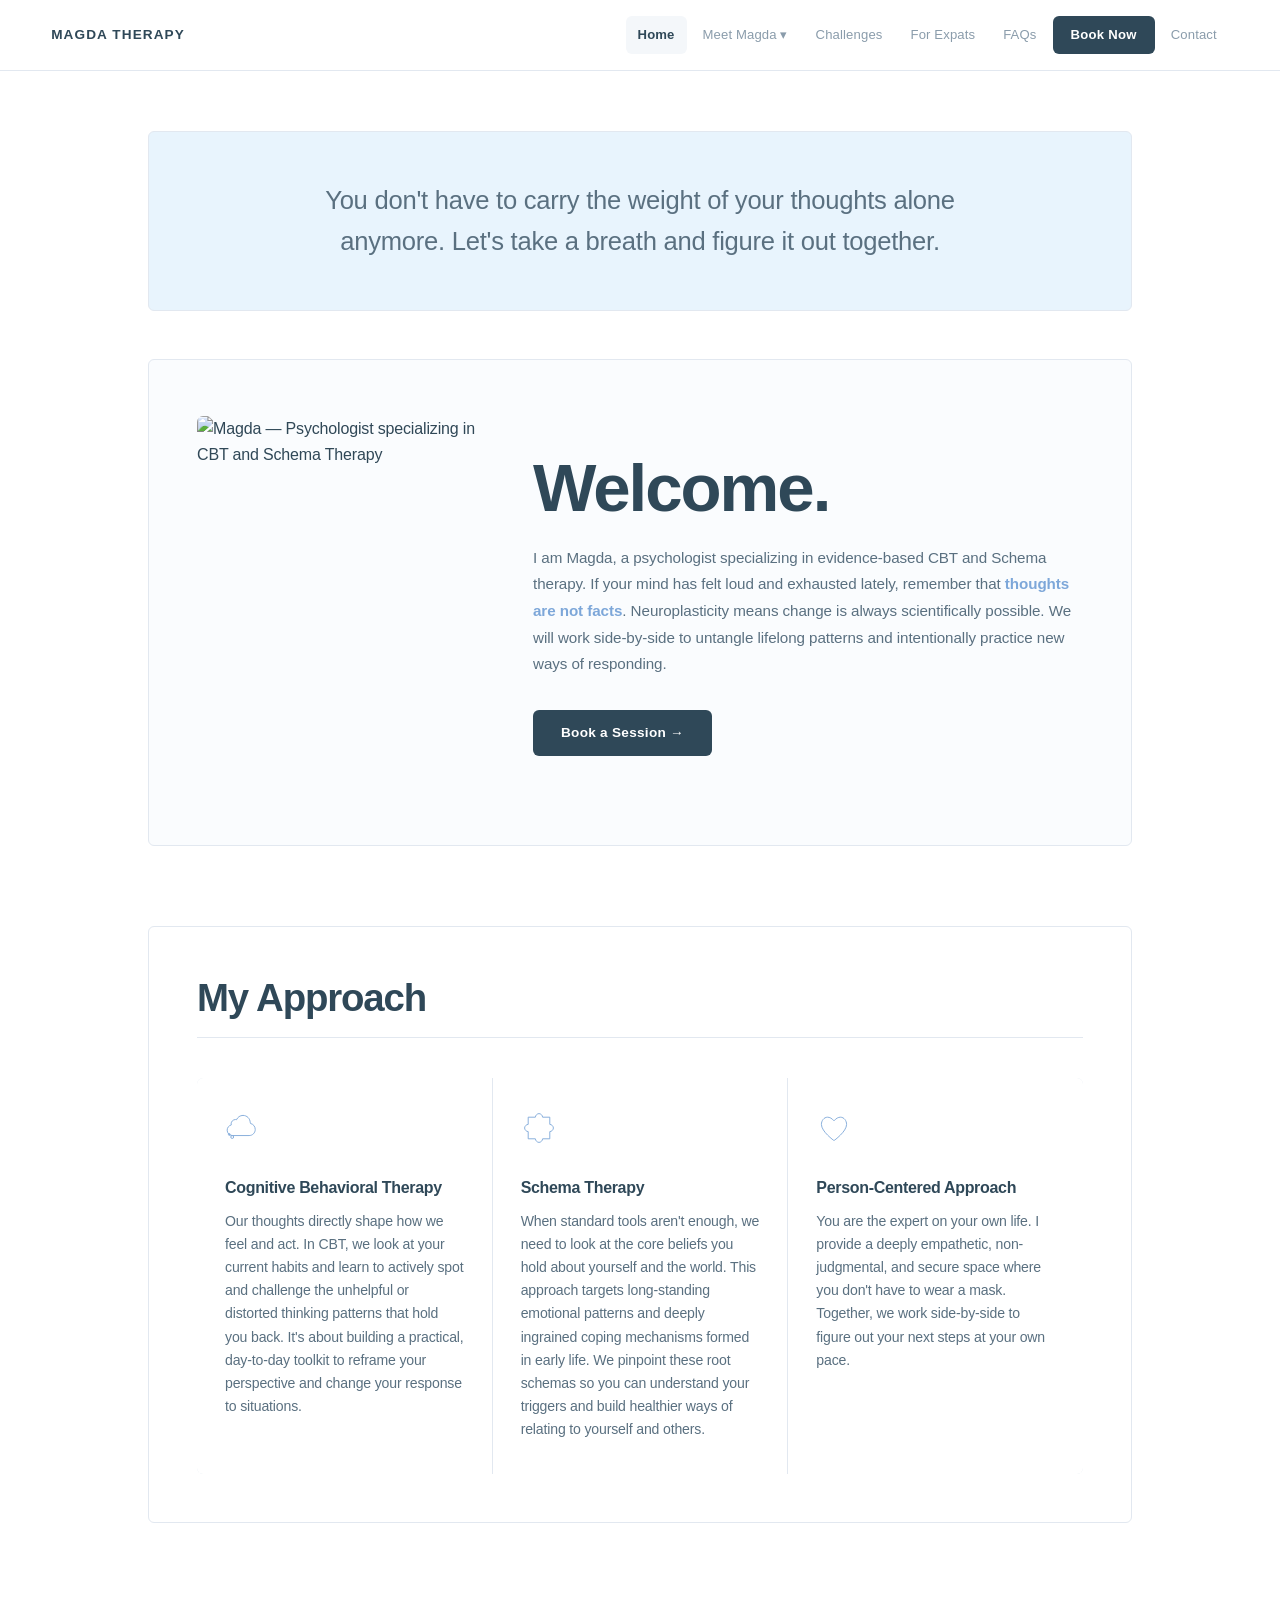
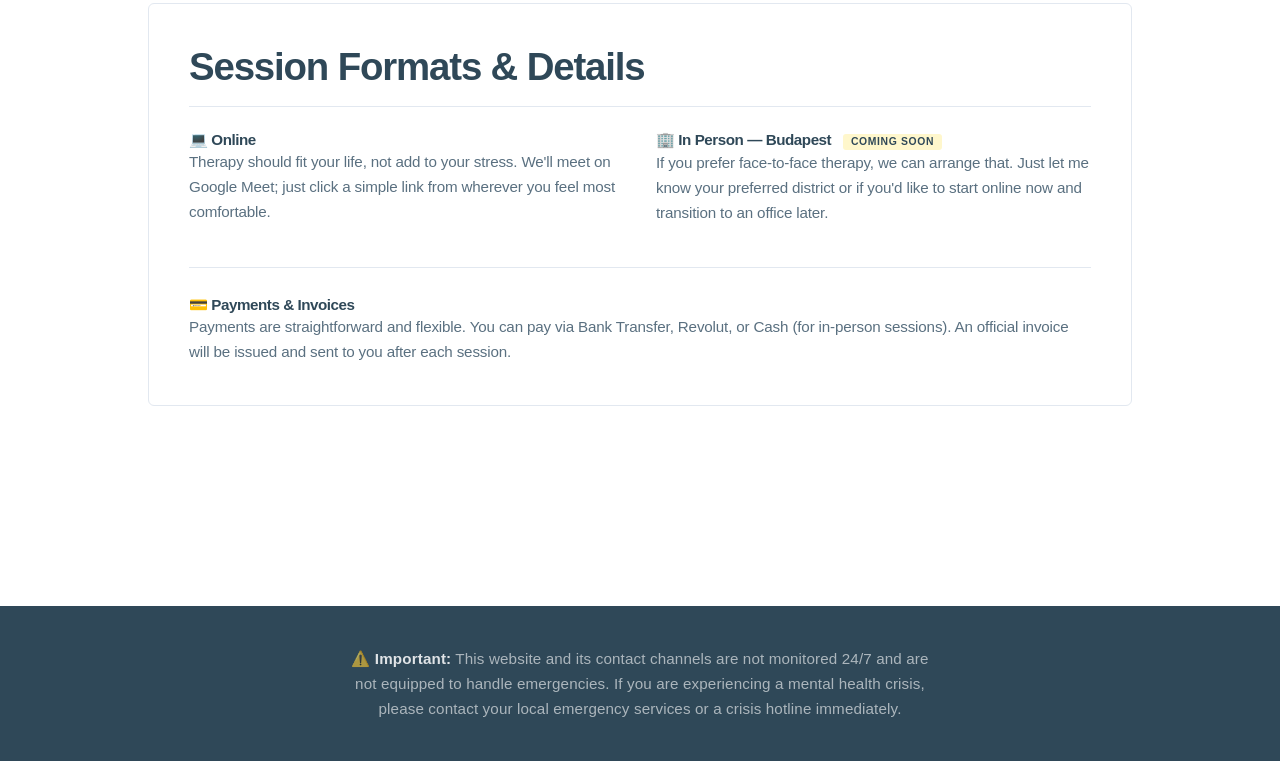
==== commit cb1de7d5: "High-end editorial redesign: Ice & Butter palette Complete visual overhaul for luxury/editorial aest" ====
--- a/index.html
+++ b/index.html
@@ -6,14 +6,13 @@
     <meta http-equiv="Content-Security-Policy" content="default-src 'self'; script-src 'self'; style-src 'self' https://fonts.googleapis.com 'unsafe-inline'; font-src https://fonts.gstatic.com; img-src 'self' data:; connect-src 'self'">
     <title>Magda | CBT & Schema Therapy</title>
 
-    <link href="https://fonts.googleapis.com/css2?family=Cormorant+Garamond:ital,wght@0,400;0,500;0,600;0,700;1,400;1,500&family=DM+Sans:wght@400;500;600;700&display=swap" rel="stylesheet">
-
+    <link href="https://fonts.googleapis.com/css2?family=Inter:wght@400;500;600;700&display=swap" rel="stylesheet">
     <link rel="stylesheet" href="style.css">
 </head>
 <body>
 
     <nav>
-        <div class="logo"><strong>Magda</strong> Therapy</div>
+        <div class="logo"><strong>MAGDA</strong> THERAPY</div>
         <div class="menu">
             <a href="index.html" class="nav-link active" data-page="index">Home</a>
             <div class="dropdown">
@@ -25,10 +24,10 @@
                     <a href="research.html" class="nav-link" data-page="research">Research and publications</a>
                 </div>
             </div>
-            <a href="focus.html" class="nav-link" data-page="focus">Challenges We Can Work On</a>
+            <a href="focus.html" class="nav-link" data-page="focus">Challenges</a>
             <a href="expats.html" class="nav-link" data-page="expats">For Expats</a>
             <a href="faqs.html" class="nav-link" data-page="faqs">FAQs</a>
-            <a href="booking.html" class="nav-link" data-page="booking">Booking & Fees</a>
+            <a href="booking.html" class="nav-link" data-page="booking">Book Now</a>
             <a href="contact.html" class="nav-link" data-page="contact">Contact</a>
         </div>
     </nav>
@@ -36,12 +35,12 @@
     <main id="main-content">
         <div class="container">
 
-            <!-- Intro Quote -->
+            <!-- Intro -->
             <section class="header-intro">
                 <h2 class="header-intro-title">You don't have to carry the weight of your thoughts alone anymore. Let's take a breath and figure it out together.</h2>
             </section>
 
-            <!-- Hero Section -->
+            <!-- Hero -->
             <section class="hero">
                 <div class="hero-content">
                     <div class="hero-left">
@@ -55,7 +54,7 @@
                 </div>
             </section>
 
-            <!-- Therapeutic Approach -->
+            <!-- Approach -->
             <section class="services-section">
                 <h2>My Approach</h2>
                 <div class="services-grid">
@@ -91,10 +90,10 @@
                 </div>
             </section>
 
-            <!-- Session Formats -->
+            <!-- Session Info -->
             <section class="card session-info-card">
                 <h2>Session Formats & Details</h2>
-                <div style="display: grid; grid-template-columns: 1fr 1fr; gap: 35px; margin-top: 25px;">
+                <div style="display: grid; grid-template-columns: 1fr 1fr; gap: 32px; margin-top: 20px;">
                     <div>
                         <h3 style="margin-top: 0;">💻 Online</h3>
                         <p>Therapy should fit your life, not add to your stress. We'll meet on Google Meet; just click a simple link from wherever you feel most comfortable.</p>
@@ -104,7 +103,7 @@
                         <p>If you prefer face-to-face therapy, we can arrange that. Just let me know your preferred district or if you'd like to start online now and transition to an office later.</p>
                     </div>
                 </div>
-                <div style="margin-top: 30px; padding-top: 30px; border-top: 1px solid rgba(149, 118, 98, 0.15);">
+                <div style="margin-top: 28px; padding-top: 28px; border-top: 1px solid #E2E8F0;">
                     <h3 style="margin-top: 0;">💳 Payments & Invoices</h3>
                     <p style="margin-bottom: 0;">Payments are straightforward and flexible. You can pay via Bank Transfer, Revolut, or Cash (for in-person sessions). An official invoice will be issued and sent to you after each session.</p>
                 </div>
--- a/style.css
+++ b/style.css
@@ -1,59 +1,41 @@
 /* ============================================================================
-   CBT THERAPIST WEBSITE — ELEGANT WARM REDESIGN
-   Palette: Chambray #79A3C3 | Espresso #3A2119 | Glacier #D2E2EC
-            Bisque #EBCDB7 | Clay #957662
-   Typography: Cormorant Garamond (headings) + DM Sans (body)
+   CBT SPECIALIST — HIGH-END EDITORIAL DESIGN
+   Palette: Ice & Butter
+   Deep Navy #2F4858 · Clean White #DCEEFF · Soft Cobalt #7DA7D9
+   Butter Yellow #FFF7CC · Ice Blue #E8F4FD
    ============================================================================ */
 
 :root {
-    /* Backgrounds */
-    --bg-primary: #FDFBF9;
-    --bg-secondary: #F5F0EC;
-    --bg-glacier: #E8F0F5;
-    --bg-bisque: #F8EFE6;
-    --bg-white: #FFFFFF;
-
-    /* Text */
-    --text-primary: #3A2119;
-    --text-body: #5C4033;
-    --text-muted: #957662;
-    --text-light: #B8A89C;
-
-    /* Accents */
-    --chambray: #79A3C3;
-    --chambray-dark: #5B8AAE;
-    --chambray-light: #A5C4DA;
-    --espresso: #3A2119;
-    --glacier: #D2E2EC;
-    --bisque: #EBCDB7;
-    --bisque-dark: #D4B59E;
-    --clay: #957662;
-
-    /* UI */
-    --border: rgba(149, 118, 98, 0.15);
-    --border-strong: rgba(149, 118, 98, 0.25);
-    --shadow-sm: 0 2px 8px rgba(58, 33, 25, 0.04);
-    --shadow-md: 0 8px 30px rgba(58, 33, 25, 0.06);
-    --shadow-lg: 0 20px 60px rgba(58, 33, 25, 0.08);
-    --shadow-hover: 0 12px 40px rgba(58, 33, 25, 0.10);
-    --radius-sm: 8px;
-    --radius-md: 16px;
-    --radius-lg: 24px;
-    --radius-xl: 32px;
-
-    /* Spacing */
-    --section-gap: 100px;
-    --container-max: 1100px;
-
-    /* Status */
+    --navy: #2F4858;
+    --navy-light: #3D5A6E;
+    --cobalt: #7DA7D9;
+    --cobalt-muted: #9BBDE3;
+    --butter: #FFF7CC;
+    --butter-dark: #F5EBB0;
+    --ice: #E8F4FD;
+    --ice-deep: #DCEEFF;
+    --white: #FFFFFF;
+    --off-white: #FAFCFE;
+    --gray-100: #F4F7FA;
+    --gray-200: #E8ECF0;
+    --gray-300: #D1D8E0;
+    --gray-400: #9BA8B4;
+    --gray-500: #6B7C8A;
+    --text: #2F4858;
+    --text-secondary: #5A7080;
+    --text-muted: #8A9CAB;
+    --border: #E2E8F0;
+    --radius: 6px;
+    --transition: 0.2s ease;
+    --max-width: 1080px;
     --error: #C53030;
     --error-bg: #FFF5F5;
-    --success: #2F855A;
+    --success: #276749;
     --success-bg: #F0FFF4;
 }
 
 /* ============================================================================
-   RESET & BASE
+   RESET
    ============================================================================ */
 
 *, *::before, *::after {
@@ -66,58 +48,47 @@
     scroll-behavior: smooth;
     -webkit-font-smoothing: antialiased;
     -moz-osx-font-smoothing: grayscale;
+    font-size: 16px;
 }
 
 body {
-    font-family: 'DM Sans', -apple-system, BlinkMacSystemFont, 'Segoe UI', sans-serif;
-    background-color: var(--bg-primary);
-    color: var(--text-body);
-    line-height: 1.7;
-    font-size: 16px;
+    font-family: 'Inter', -apple-system, BlinkMacSystemFont, 'Segoe UI', sans-serif;
+    background: var(--white);
+    color: var(--text);
+    line-height: 1.65;
     font-weight: 400;
-}
-
-img {
-    max-width: 100%;
-    height: auto;
-    display: block;
-}
+    letter-spacing: -0.01em;
+}
+
+img { max-width: 100%; height: auto; display: block; }
 
 a {
-    color: var(--chambray-dark);
+    color: var(--cobalt);
     text-decoration: none;
-    transition: color 0.2s ease;
-}
-
-a:hover {
-    color: var(--espresso);
-}
-
-/* ============================================================================
-   TYPOGRAPHY
+    transition: color var(--transition);
+}
+a:hover { color: var(--navy); }
+
+/* ============================================================================
+   TYPOGRAPHY — Editorial, Confident
    ============================================================================ */
 
 h1, h2, h3, h4, h5, h6 {
-    font-family: 'Cormorant Garamond', 'Georgia', serif;
-    color: var(--espresso);
-    font-weight: 600;
-    line-height: 1.3;
-    letter-spacing: -0.02em;
-}
-
-h1 { font-size: clamp(2.5rem, 5vw, 4rem); }
-h2 { font-size: clamp(1.8rem, 3.5vw, 2.8rem); margin-bottom: 20px; }
-h3 { font-size: clamp(1.3rem, 2vw, 1.6rem); color: var(--clay); }
+    font-family: 'Inter', sans-serif;
+    color: var(--navy);
+    font-weight: 700;
+    line-height: 1.2;
+    letter-spacing: -0.03em;
+}
+
+h1 { font-size: clamp(2.8rem, 5.5vw, 4.2rem); }
+h2 { font-size: clamp(1.6rem, 3vw, 2.4rem); margin-bottom: 16px; }
+h3 { font-size: 1.15rem; font-weight: 600; color: var(--navy); }
 
 p {
-    margin-bottom: 1em;
-    color: var(--text-body);
-}
-
-.highlight-text {
-    color: var(--chambray-dark);
-    font-weight: 700;
-    font-style: italic;
+    color: var(--text-secondary);
+    margin-bottom: 0.9em;
+    font-size: 0.95rem;
 }
 
 /* ============================================================================
@@ -125,59 +96,54 @@
    ============================================================================ */
 
 .container {
-    max-width: var(--container-max);
+    max-width: var(--max-width);
     margin: 0 auto;
-    padding: 0 clamp(20px, 5vw, 60px);
+    padding: 0 clamp(24px, 4vw, 48px);
 }
 
 main {
     min-height: 100vh;
-    padding-top: 40px;
-    padding-bottom: var(--section-gap);
+    padding-top: 60px;
+    padding-bottom: 120px;
 }
 
 section, .card, .services-section, .session-info-card {
-    margin-bottom: var(--section-gap);
-}
-
-/* ============================================================================
-   NAVIGATION
+    margin-bottom: 80px;
+}
+
+/* ============================================================================
+   NAVIGATION — Minimal, Confident
    ============================================================================ */
 
 nav {
     display: flex;
     justify-content: space-between;
     align-items: center;
-    padding: 18px clamp(20px, 5vw, 8%);
-    background: rgba(253, 251, 249, 0.92);
-    backdrop-filter: blur(20px);
-    -webkit-backdrop-filter: blur(20px);
+    padding: 16px clamp(24px, 4vw, 6%);
+    background: var(--white);
     border-bottom: 1px solid var(--border);
     position: sticky;
     top: 0;
     z-index: 1000;
-    transition: box-shadow 0.3s ease;
-}
-
-nav.scrolled {
-    box-shadow: var(--shadow-md);
 }
 
 nav .logo {
-    font-family: 'Cormorant Garamond', serif;
-    font-size: 1.6rem;
+    font-size: 1.1rem;
     font-weight: 700;
-    color: var(--espresso);
-    letter-spacing: -0.03em;
+    color: var(--navy);
+    letter-spacing: -0.04em;
+    text-transform: uppercase;
+    font-size: 0.85rem;
+    letter-spacing: 0.08em;
 }
 
 nav .logo strong {
-    color: var(--chambray);
+    color: var(--navy);
 }
 
 nav .menu {
     display: flex;
-    gap: 8px;
+    gap: 4px;
     list-style: none;
     align-items: center;
 }
@@ -186,32 +152,38 @@
     color: var(--text-muted);
     text-decoration: none;
     font-weight: 500;
-    font-size: 0.9rem;
+    font-size: 0.82rem;
+    letter-spacing: 0.01em;
     cursor: pointer;
-    padding: 8px 14px;
-    border-radius: var(--radius-sm);
-    transition: all 0.2s ease;
+    padding: 8px 12px;
+    border-radius: var(--radius);
+    transition: all var(--transition);
 }
 
 nav a:hover, nav a.active, .dropdown-trigger:hover {
-    color: var(--espresso);
-    background-color: var(--bg-secondary);
-}
-
-/* Booking tab - warm CTA */
+    color: var(--navy);
+    background: var(--gray-100);
+}
+
+nav a.active {
+    color: var(--navy);
+    font-weight: 600;
+}
+
+/* Booking CTA in nav */
 nav a[href="booking.html"] {
-    background: var(--espresso);
-    color: #FFFFFF;
+    background: var(--navy);
+    color: var(--white);
     font-weight: 600;
-    padding: 10px 20px;
-    border-radius: 50px;
-    transition: all 0.3s ease;
+    padding: 8px 18px;
+    border-radius: var(--radius);
+    letter-spacing: 0.02em;
+    transition: all var(--transition);
 }
 
 nav a[href="booking.html"]:hover {
-    background: var(--clay);
+    background: var(--navy-light);
     transform: translateY(-1px);
-    box-shadow: 0 4px 12px rgba(58, 33, 25, 0.2);
 }
 
 /* Dropdown */
@@ -230,114 +202,82 @@
 .dropdown-content {
     display: none;
     position: absolute;
-    background: var(--bg-white);
-    min-width: 240px;
-    box-shadow: var(--shadow-lg);
+    background: var(--white);
+    min-width: 230px;
+    box-shadow: 0 8px 32px rgba(47, 72, 88, 0.12);
     border: 1px solid var(--border);
-    border-radius: var(--radius-md);
-    padding: 8px;
-    top: calc(100% + 8px);
+    border-radius: var(--radius);
+    padding: 6px;
+    top: calc(100% + 6px);
     left: 50%;
     transform: translateX(-50%);
     z-index: 100;
 }
 
 .dropdown-content a {
-    color: var(--text-body);
-    padding: 12px 16px;
+    color: var(--text-secondary);
+    padding: 10px 14px;
     display: block;
-    border-radius: var(--radius-sm);
-    font-size: 0.9rem;
+    border-radius: 4px;
+    font-size: 0.85rem;
     transition: all 0.15s ease;
 }
 
 .dropdown-content a:hover {
-    background-color: var(--bg-secondary);
-    color: var(--espresso);
+    background: var(--gray-100);
+    color: var(--navy);
 }
 
 .dropdown:hover .dropdown-content {
     display: block;
 }
 
-/* Mobile hamburger (hidden on desktop) */
-.mobile-toggle {
-    display: none;
-    background: none;
-    border: none;
-    cursor: pointer;
-    padding: 8px;
-}
-
-/* ============================================================================
-   HERO SECTION
+/* ============================================================================
+   HERO — Editorial, Asymmetric
    ============================================================================ */
 
 .header-intro {
     text-align: center;
-    padding: 50px 30px;
-    background: var(--bg-glacier);
-    border-radius: var(--radius-xl);
-    margin-bottom: 60px;
+    padding: 48px 32px;
+    background: var(--ice);
+    border-radius: var(--radius);
+    margin-bottom: 48px;
     border: 1px solid var(--border);
 }
 
 .header-intro-title {
-    font-family: 'Cormorant Garamond', serif;
-    font-size: clamp(1.4rem, 3vw, 2rem);
+    font-size: clamp(1.2rem, 2.5vw, 1.6rem);
     font-weight: 500;
-    font-style: italic;
-    color: var(--clay);
-    line-height: 1.5;
-    max-width: 700px;
+    color: var(--text-secondary);
+    line-height: 1.6;
+    max-width: 640px;
     margin: 0 auto;
+    letter-spacing: -0.01em;
 }
 
 .hero {
-    padding: 60px 50px;
-    background: var(--bg-white);
-    border-radius: var(--radius-xl);
-    box-shadow: var(--shadow-md);
+    padding: 56px 48px;
+    background: var(--off-white);
+    border-radius: var(--radius);
     border: 1px solid var(--border);
-    min-height: auto;
     display: flex;
     align-items: center;
     position: relative;
     overflow: hidden;
-}
-
-.hero::before {
-    content: '';
-    position: absolute;
-    top: -50%;
-    right: -20%;
-    width: 500px;
-    height: 500px;
-    background: radial-gradient(circle, var(--glacier) 0%, transparent 70%);
-    opacity: 0.5;
-    pointer-events: none;
-}
-
+    min-height: auto;
+}
+
+.hero::before,
 .hero::after {
-    content: '';
-    position: absolute;
-    bottom: -30%;
-    left: -10%;
-    width: 400px;
-    height: 400px;
-    background: radial-gradient(circle, var(--bisque) 0%, transparent 70%);
-    opacity: 0.3;
-    pointer-events: none;
+    display: none;
 }
 
 .hero-content {
     display: grid;
-    grid-template-columns: 0.8fr 1.2fr;
-    gap: 60px;
+    grid-template-columns: 280px 1fr;
+    gap: 56px;
     align-items: center;
     width: 100%;
-    position: relative;
-    z-index: 1;
 }
 
 .hero-left {
@@ -347,29 +287,36 @@
 
 .hero-photo {
     width: 100%;
-    max-width: 340px;
-    border-radius: var(--radius-lg);
-    box-shadow: var(--shadow-lg);
+    max-width: 280px;
+    border-radius: var(--radius);
     object-fit: cover;
     aspect-ratio: 3/4;
+    filter: grayscale(5%);
 }
 
 .hero-right h1 {
-    margin-bottom: 10px;
-    color: var(--espresso);
+    margin-bottom: 16px;
+    color: var(--navy);
 }
 
 .hero-right h2 {
-    font-family: 'DM Sans', sans-serif;
-    font-size: 1.05rem;
+    font-family: 'Inter', sans-serif;
+    font-size: 0.95rem;
     font-weight: 400;
-    color: var(--text-body);
-    line-height: 1.8;
-    margin-bottom: 30px;
-}
-
-/* ============================================================================
-   BUTTONS
+    color: var(--text-secondary);
+    line-height: 1.75;
+    margin-bottom: 32px;
+    letter-spacing: -0.005em;
+}
+
+.highlight-text {
+    color: var(--cobalt);
+    font-weight: 600;
+    font-style: normal;
+}
+
+/* ============================================================================
+   BUTTONS — Clean, Sharp
    ============================================================================ */
 
 .btn, button[type="submit"] {
@@ -377,27 +324,25 @@
     align-items: center;
     justify-content: center;
     gap: 8px;
-    background: var(--espresso);
-    color: #FFFFFF;
-    padding: 14px 36px;
+    background: var(--navy);
+    color: var(--white);
+    padding: 12px 28px;
     text-decoration: none;
-    border-radius: 50px;
+    border-radius: var(--radius);
     font-weight: 600;
-    font-size: 0.95rem;
+    font-size: 0.85rem;
+    letter-spacing: 0.02em;
     border: none;
     cursor: pointer;
-    font-family: 'DM Sans', sans-serif;
-    transition: all 0.3s cubic-bezier(0.4, 0, 0.2, 1);
-    box-shadow: 0 4px 14px rgba(58, 33, 25, 0.15);
-    position: relative;
-    overflow: hidden;
+    font-family: 'Inter', sans-serif;
+    transition: all var(--transition);
 }
 
 .btn:hover, button[type="submit"]:hover {
-    background: var(--clay);
-    transform: translateY(-2px);
-    box-shadow: 0 8px 24px rgba(58, 33, 25, 0.2);
-    color: #FFFFFF;
+    background: var(--navy-light);
+    transform: translateY(-1px);
+    box-shadow: 0 4px 12px rgba(47, 72, 88, 0.15);
+    color: var(--white);
 }
 
 .btn:active, button[type="submit"]:active {
@@ -405,208 +350,194 @@
 }
 
 .btn:focus-visible, button[type="submit"]:focus-visible {
-    outline: 3px solid var(--chambray);
+    outline: 2px solid var(--cobalt);
     outline-offset: 3px;
+}
+
+.btn:disabled, button[type="submit"]:disabled {
+    opacity: 0.5;
+    cursor: not-allowed;
+    transform: none;
 }
 
 .btn-dismiss {
     background: transparent;
-    color: var(--text-muted);
-    border: 2px solid var(--border-strong);
+    color: var(--text-secondary);
+    border: 1.5px solid var(--border);
     box-shadow: none;
-    padding: 12px 30px;
-    border-radius: 50px;
+    padding: 11px 24px;
+    border-radius: var(--radius);
     font-weight: 600;
-    font-size: 0.9rem;
+    font-size: 0.85rem;
     cursor: pointer;
-    font-family: 'DM Sans', sans-serif;
-    transition: all 0.2s ease;
+    font-family: 'Inter', sans-serif;
+    transition: all var(--transition);
+    letter-spacing: 0.02em;
 }
 
 .btn-dismiss:hover {
-    border-color: var(--espresso);
-    color: var(--espresso);
-    background: var(--bg-secondary);
-    transform: translateY(-1px);
-}
-
-/* ============================================================================
-   CARDS & SECTIONS
+    border-color: var(--navy);
+    color: var(--navy);
+    background: var(--gray-100);
+}
+
+/* ============================================================================
+   CARDS — Flat, Structured
    ============================================================================ */
 
 .card {
-    background: var(--bg-white);
-    padding: 50px;
-    border-radius: var(--radius-xl);
-    box-shadow: var(--shadow-sm);
+    background: var(--white);
+    padding: 40px;
+    border-radius: var(--radius);
     border: 1px solid var(--border);
-    transition: all 0.3s ease;
+    transition: border-color var(--transition);
 }
 
 .card:hover {
-    box-shadow: var(--shadow-hover);
-    transform: translateY(-4px);
-}
-
-/* Remove the top colored bar from old design */
+    border-color: var(--gray-300);
+}
+
 .card::before {
     display: none;
 }
 
 /* ============================================================================
-   SERVICES / APPROACH SECTION
+   SERVICES / APPROACH
    ============================================================================ */
 
 .services-section {
-    background: var(--bg-white);
-    padding: 60px 50px;
-    border-radius: var(--radius-xl);
-    box-shadow: var(--shadow-sm);
+    background: var(--white);
+    padding: 48px;
+    border-radius: var(--radius);
     border: 1px solid var(--border);
 }
 
 .services-section h2 {
-    text-align: center;
-    margin-bottom: 50px;
+    text-align: left;
+    margin-bottom: 40px;
+    padding-bottom: 16px;
+    border-bottom: 1px solid var(--border);
 }
 
 .services-section h2::after {
-    content: '';
-    display: block;
-    width: 60px;
-    height: 2px;
-    background: var(--chambray);
-    margin: 15px auto 0;
-    border-radius: 2px;
+    display: none;
 }
 
 .services-grid {
     display: grid;
-    grid-template-columns: repeat(auto-fit, minmax(280px, 1fr));
-    gap: 30px;
+    grid-template-columns: repeat(3, 1fr);
+    gap: 1px;
+    background: var(--border);
+    border-radius: var(--radius);
+    overflow: hidden;
 }
 
 .service-block {
-    background: var(--bg-secondary);
-    padding: 35px 30px;
-    border-radius: var(--radius-md);
-    border: 1px solid var(--border);
-    text-align: center;
-    transition: all 0.3s ease;
+    background: var(--white);
+    padding: 32px 28px;
+    text-align: left;
+    transition: background var(--transition);
     position: relative;
-    overflow: hidden;
-}
-
-/* Remove the old top bar */
+    border-radius: 0;
+    border: none;
+}
+
 .service-block::before {
     display: none;
 }
 
 .service-block:hover {
-    background: var(--bg-white);
-    box-shadow: var(--shadow-md);
-    transform: translateY(-4px);
-    border-color: var(--chambray-light);
+    background: var(--ice);
 }
 
 .service-icon {
-    margin-bottom: 20px;
+    margin-bottom: 16px;
     display: inline-block;
 }
 
 .icon-svg {
-    width: 56px;
-    height: 56px;
-    color: var(--chambray);
+    width: 36px;
+    height: 36px;
+    color: var(--cobalt);
     stroke-width: 2;
-    transition: all 0.3s ease;
+    transition: color var(--transition);
 }
 
 .service-block:hover .icon-svg {
-    color: var(--espresso);
-    transform: scale(1.05);
+    color: var(--navy);
 }
 
 .service-block h3 {
-    font-family: 'Cormorant Garamond', serif;
-    color: var(--espresso);
-    margin: 12px 0;
-    font-size: 1.4rem;
-    font-weight: 600;
+    font-size: 1rem;
+    font-weight: 700;
+    color: var(--navy);
+    margin: 8px 0 12px;
+    letter-spacing: -0.02em;
 }
 
 .service-block p {
-    color: var(--text-body);
-    font-size: 0.92rem;
-    line-height: 1.7;
+    color: var(--text-secondary);
+    font-size: 0.88rem;
+    line-height: 1.65;
     text-align: left;
+    margin: 0;
 }
 
 /* Coming Soon Badge */
 .coming-soon-badge {
     display: inline-block;
-    background: var(--bisque);
-    color: var(--espresso);
-    font-size: 0.7rem;
+    background: var(--butter);
+    color: var(--navy);
+    font-size: 0.65rem;
     font-weight: 700;
-    padding: 3px 10px;
-    border-radius: 50px;
+    padding: 2px 8px;
+    border-radius: 3px;
     margin-left: 8px;
     text-transform: uppercase;
-    letter-spacing: 0.5px;
-}
-
-/* Session Info Card */
+    letter-spacing: 0.06em;
+}
+
+/* Session Info */
 .session-info-card {
-    background: var(--bg-white);
-    padding: 50px;
-    border-radius: var(--radius-xl);
-    box-shadow: var(--shadow-sm);
+    background: var(--white);
+    padding: 40px;
+    border-radius: var(--radius);
     border: 1px solid var(--border);
 }
 
 .session-info-card h2 {
-    margin-bottom: 30px;
+    margin-bottom: 24px;
+    padding-bottom: 16px;
+    border-bottom: 1px solid var(--border);
 }
 
 .session-info-card h3 {
-    font-family: 'Cormorant Garamond', serif;
-    color: var(--chambray-dark) !important;
-    font-size: 1.3rem;
+    color: var(--navy) !important;
+    font-size: 0.95rem;
     margin-top: 0 !important;
 }
 
 /* ============================================================================
-   BOOKING SECTION
+   BOOKING
    ============================================================================ */
 
 .booking-highlight {
-    background: linear-gradient(135deg, var(--espresso) 0%, var(--clay) 100%);
-    color: white;
-    padding: 60px 50px;
-    border-radius: var(--radius-xl);
+    background: var(--navy);
+    color: var(--white);
+    padding: 56px 48px;
+    border-radius: var(--radius);
     text-align: center;
     margin-bottom: 40px;
-    box-shadow: var(--shadow-lg);
-    position: relative;
-    overflow: hidden;
 }
 
 .booking-highlight::before {
-    content: '';
-    position: absolute;
-    top: -50%;
-    right: -20%;
-    width: 400px;
-    height: 400px;
-    background: radial-gradient(circle, rgba(121, 163, 195, 0.2) 0%, transparent 70%);
-    pointer-events: none;
+    display: none;
 }
 
 .booking-highlight h2 {
-    color: white;
-    margin-bottom: 15px;
-    font-size: clamp(1.8rem, 3vw, 2.4rem);
+    color: var(--white);
+    margin-bottom: 12px;
+    font-size: clamp(1.6rem, 3vw, 2.2rem);
 }
 
 .booking-highlight h2::after {
@@ -614,11 +545,11 @@
 }
 
 .booking-highlight p {
-    font-size: 1.05rem;
-    color: rgba(255, 255, 255, 0.85);
-    max-width: 550px;
+    font-size: 0.95rem;
+    color: rgba(255, 255, 255, 0.7);
+    max-width: 480px;
     margin: 0 auto;
-    line-height: 1.7;
+    line-height: 1.65;
 }
 
 /* ============================================================================
@@ -626,24 +557,23 @@
    ============================================================================ */
 
 .faq-disclaimer {
-    background: var(--bg-glacier);
-    border: 1px solid var(--border);
-    border-radius: var(--radius-xl);
-    padding: 35px 40px;
-    margin-bottom: 40px;
+    background: var(--butter);
+    border: 1px solid var(--butter-dark);
+    border-radius: var(--radius);
+    padding: 28px 32px;
+    margin-bottom: 32px;
     text-align: center;
 }
 
 .faq-disclaimer-content p {
-    font-size: 1rem;
-    color: var(--text-body);
-    margin: 0 0 20px;
-    line-height: 1.6;
+    font-size: 0.92rem;
+    color: var(--text);
+    margin: 0 0 16px;
 }
 
 .faq-disclaimer-actions {
     display: flex;
-    gap: 12px;
+    gap: 10px;
     justify-content: center;
     flex-wrap: wrap;
 }
@@ -653,115 +583,104 @@
 }
 
 /* ============================================================================
-   FORMS
+   FORMS — Refined
    ============================================================================ */
 
 form {
-    background: var(--bg-white);
-    padding: 45px;
-    border-radius: var(--radius-xl);
+    background: var(--off-white);
+    padding: 40px;
+    border-radius: var(--radius);
     border: 1px solid var(--border);
-    box-shadow: var(--shadow-sm);
 }
 
 label {
     display: block;
-    margin-top: 24px;
-    margin-bottom: 6px;
+    margin-top: 20px;
+    margin-bottom: 5px;
     font-weight: 600;
-    color: var(--espresso);
-    font-size: 0.9rem;
-    letter-spacing: 0.01em;
+    color: var(--navy);
+    font-size: 0.82rem;
+    letter-spacing: 0.02em;
+    text-transform: uppercase;
 }
 
 input, select, textarea {
     width: 100%;
-    padding: 14px 18px;
-    border: 1.5px solid var(--border-strong);
-    border-radius: var(--radius-sm);
-    font-size: 0.95rem;
-    font-family: 'DM Sans', sans-serif;
-    background-color: var(--bg-primary);
-    color: var(--text-primary);
-    transition: all 0.2s ease;
+    padding: 12px 14px;
+    border: 1.5px solid var(--border);
+    border-radius: var(--radius);
+    font-size: 0.92rem;
+    font-family: 'Inter', sans-serif;
+    background: var(--white);
+    color: var(--text);
+    transition: all var(--transition);
     box-sizing: border-box;
 }
 
 input:focus, select:focus, textarea:focus {
     outline: none;
-    border-color: var(--chambray);
-    background-color: var(--bg-white);
-    box-shadow: 0 0 0 4px rgba(121, 163, 195, 0.12);
+    border-color: var(--cobalt);
+    box-shadow: 0 0 0 3px rgba(125, 167, 217, 0.12);
 }
 
 input::placeholder, textarea::placeholder {
-    color: var(--text-light);
+    color: var(--text-muted);
 }
 
 .form-helper {
-    font-size: 0.82rem;
+    font-size: 0.78rem;
     display: block;
-    margin-top: 5px;
+    margin-top: 4px;
     color: var(--text-muted);
-    min-height: 1.2rem;
-}
-
-.form-field-valid {
-    border-color: var(--success) !important;
-}
-
-.form-field-valid-helper {
-    color: var(--success) !important;
-}
-
-.form-field-invalid {
-    border-color: var(--error) !important;
-}
-
-.form-field-invalid-helper {
-    color: var(--error) !important;
-}
-
-/* ============================================================================
-   FAQ SECTION
+    min-height: 1.1rem;
+}
+
+.form-field-valid { border-color: var(--success) !important; }
+.form-field-valid-helper { color: var(--success) !important; }
+.form-field-invalid { border-color: var(--error) !important; }
+.form-field-invalid-helper { color: var(--error) !important; }
+
+/* ============================================================================
+   FAQ — Clean Accordion
    ============================================================================ */
 
 .faq-block {
-    margin-bottom: 12px;
+    margin-bottom: 8px;
 }
 
 .faq-toggle {
     width: 100%;
     text-align: left;
-    background: var(--bg-white);
-    border: 1.5px solid var(--border-strong);
-    padding: 18px 24px;
-    font-size: 1.05rem;
+    background: var(--white);
+    border: 1.5px solid var(--border);
+    padding: 16px 20px;
+    font-size: 0.92rem;
     font-weight: 600;
-    font-family: 'Cormorant Garamond', serif;
-    color: var(--espresso);
+    font-family: 'Inter', sans-serif;
+    color: var(--navy);
     cursor: pointer;
-    border-radius: var(--radius-sm);
+    border-radius: var(--radius);
     display: flex;
     justify-content: space-between;
     align-items: center;
-    transition: all 0.2s ease;
+    transition: all var(--transition);
+    letter-spacing: -0.01em;
 }
 
 .faq-toggle:hover {
-    background: var(--bg-secondary);
-    border-color: var(--chambray-light);
+    border-color: var(--cobalt);
+    background: var(--ice);
 }
 
 .faq-answer {
     display: none;
-    background: var(--bg-secondary);
-    border-radius: 0 0 var(--radius-sm) var(--radius-sm);
-    border: 1.5px solid var(--border-strong);
+    background: var(--off-white);
+    border-radius: 0 0 var(--radius) var(--radius);
+    border: 1.5px solid var(--border);
     border-top: none;
-    padding: 20px 24px;
-    color: var(--text-body);
-    font-size: 0.95rem;
+    padding: 18px 20px;
+    color: var(--text-secondary);
+    font-size: 0.9rem;
     line-height: 1.7;
 }
 
@@ -770,36 +689,37 @@
 }
 
 .faq-block.active .faq-toggle {
-    border-radius: var(--radius-sm) var(--radius-sm) 0 0;
-    border-color: var(--chambray-light);
-    background: var(--bg-glacier);
+    border-radius: var(--radius) var(--radius) 0 0;
+    border-color: var(--cobalt);
+    background: var(--ice);
 }
 
 .icon-arrow {
     transition: transform 0.2s ease;
-    color: var(--clay);
+    color: var(--gray-400);
 }
 
 .faq-block.active .icon-arrow {
     transform: rotate(180deg);
-}
-
-/* ============================================================================
-   GRID LAYOUT
+    color: var(--cobalt);
+}
+
+/* ============================================================================
+   GRID
    ============================================================================ */
 
 .grid {
     display: grid;
-    grid-template-columns: repeat(auto-fit, minmax(300px, 1fr));
-    gap: 30px;
-}
-
-/* ============================================================================
-   AVAILABILITY PICKER (Booking)
+    grid-template-columns: repeat(auto-fit, minmax(280px, 1fr));
+    gap: 24px;
+}
+
+/* ============================================================================
+   AVAILABILITY PICKER
    ============================================================================ */
 
 .availability-section {
-    margin-top: 24px;
+    margin-top: 20px;
 }
 
 .slots-loading {
@@ -811,215 +731,129 @@
 }
 
 .slots-spinner {
-    width: 32px;
-    height: 32px;
-    border: 3px solid var(--border-strong);
-    border-top-color: var(--chambray);
+    width: 28px;
+    height: 28px;
+    border: 2.5px solid var(--border);
+    border-top-color: var(--cobalt);
     border-radius: 50%;
-    animation: spin 0.8s linear infinite;
+    animation: spin 0.7s linear infinite;
     margin-bottom: 12px;
 }
 
-@keyframes spin {
-    to { transform: rotate(360deg); }
-}
-
-.slots-loading p {
-    margin: 0;
-    font-size: 0.9rem;
-}
+@keyframes spin { to { transform: rotate(360deg); } }
+
+.slots-loading p { margin: 0; font-size: 0.85rem; }
 
 .slots-error {
     background: var(--error-bg);
     border: 1.5px solid var(--error);
-    border-radius: var(--radius-sm);
-    padding: 20px;
+    border-radius: var(--radius);
+    padding: 18px;
     text-align: center;
 }
 
-.slots-error p {
-    margin: 0 0 12px;
-    color: var(--error);
-    font-weight: 500;
-}
+.slots-error p { margin: 0 0 10px; color: var(--error); font-weight: 500; font-size: 0.9rem; }
 
 .slots-empty {
-    background: var(--bg-secondary);
-    border: 2px dashed var(--border-strong);
-    border-radius: var(--radius-sm);
-    padding: 30px 20px;
+    background: var(--gray-100);
+    border: 1.5px dashed var(--border);
+    border-radius: var(--radius);
+    padding: 28px 20px;
     text-align: center;
     color: var(--text-muted);
 }
 
-.slots-empty p {
-    margin: 0;
-    font-size: 0.92rem;
-}
-
-.slots-empty a {
-    color: var(--chambray-dark);
-    text-decoration: underline;
-}
+.slots-empty p { margin: 0; font-size: 0.88rem; }
+.slots-empty a { color: var(--cobalt); text-decoration: underline; }
 
 /* Date Picker */
-.date-picker-container {
-    margin-top: 12px;
-}
+.date-picker-container { margin-top: 12px; }
 
 .date-picker {
     display: flex;
-    gap: 10px;
+    gap: 8px;
     overflow-x: auto;
-    padding: 10px 4px;
+    padding: 8px 2px;
     -webkit-overflow-scrolling: touch;
     scrollbar-width: thin;
 }
 
-.date-picker::-webkit-scrollbar {
-    height: 5px;
-}
-
-.date-picker::-webkit-scrollbar-track {
-    background: var(--bg-secondary);
-    border-radius: 3px;
-}
-
-.date-picker::-webkit-scrollbar-thumb {
-    background: var(--clay);
-    border-radius: 3px;
-}
+.date-picker::-webkit-scrollbar { height: 4px; }
+.date-picker::-webkit-scrollbar-track { background: var(--gray-100); border-radius: 2px; }
+.date-picker::-webkit-scrollbar-thumb { background: var(--gray-300); border-radius: 2px; }
 
 .date-btn {
     display: flex;
     flex-direction: column;
     align-items: center;
-    min-width: 75px;
-    padding: 12px 14px;
-    background: var(--bg-primary);
-    border: 1.5px solid var(--border-strong);
-    border-radius: var(--radius-md);
+    min-width: 68px;
+    padding: 10px 12px;
+    background: var(--white);
+    border: 1.5px solid var(--border);
+    border-radius: var(--radius);
     cursor: pointer;
-    transition: all 0.2s ease;
-    font-family: 'DM Sans', sans-serif;
+    transition: all 0.15s ease;
+    font-family: 'Inter', sans-serif;
     flex-shrink: 0;
 }
 
 .date-btn:hover {
-    border-color: var(--chambray);
-    background: var(--bg-glacier);
-    transform: translateY(-2px);
+    border-color: var(--cobalt);
+    background: var(--ice);
 }
 
 .date-btn.selected {
-    border-color: var(--espresso);
-    background: var(--espresso);
+    border-color: var(--navy);
+    background: var(--navy);
     color: white;
-    box-shadow: 0 4px 12px rgba(58, 33, 25, 0.2);
-}
-
-.date-btn-day {
-    font-size: 0.7rem;
-    font-weight: 500;
-    text-transform: uppercase;
-    letter-spacing: 0.5px;
-    color: var(--text-muted);
-}
-
-.date-btn.selected .date-btn-day {
-    color: rgba(255, 255, 255, 0.75);
-}
-
-.date-btn-num {
-    font-size: 1.4rem;
-    font-weight: 700;
-    color: var(--espresso);
-    line-height: 1.3;
-}
-
-.date-btn.selected .date-btn-num {
-    color: white;
-}
-
-.date-btn-month {
-    font-size: 0.7rem;
-    color: var(--text-muted);
-}
-
-.date-btn.selected .date-btn-month {
-    color: rgba(255, 255, 255, 0.75);
-}
-
-.date-btn-slots {
-    font-size: 0.65rem;
-    margin-top: 4px;
-    color: var(--chambray-dark);
-    font-weight: 600;
-}
-
-.date-btn.selected .date-btn-slots {
-    color: rgba(255, 255, 255, 0.85);
-}
+}
+
+.date-btn-day { font-size: 0.65rem; font-weight: 600; text-transform: uppercase; letter-spacing: 0.05em; color: var(--text-muted); }
+.date-btn.selected .date-btn-day { color: rgba(255,255,255,0.7); }
+.date-btn-num { font-size: 1.3rem; font-weight: 700; color: var(--navy); line-height: 1.3; }
+.date-btn.selected .date-btn-num { color: white; }
+.date-btn-month { font-size: 0.65rem; color: var(--text-muted); }
+.date-btn.selected .date-btn-month { color: rgba(255,255,255,0.7); }
+.date-btn-slots { font-size: 0.6rem; margin-top: 3px; color: var(--cobalt); font-weight: 600; }
+.date-btn.selected .date-btn-slots { color: rgba(255,255,255,0.85); }
 
 /* Time Picker */
-.time-picker-container {
-    margin-top: 20px;
-}
-
-.time-picker-label {
-    font-size: 0.9rem;
-    color: var(--text-muted);
-    margin: 0 0 12px;
-}
+.time-picker-container { margin-top: 18px; }
+.time-picker-label { font-size: 0.85rem; color: var(--text-muted); margin: 0 0 10px; }
 
 .time-picker {
     display: grid;
-    grid-template-columns: repeat(auto-fill, minmax(110px, 1fr));
-    gap: 10px;
+    grid-template-columns: repeat(auto-fill, minmax(100px, 1fr));
+    gap: 8px;
 }
 
 .time-btn {
-    padding: 11px 14px;
-    background: var(--bg-primary);
-    border: 1.5px solid var(--border-strong);
-    border-radius: var(--radius-sm);
+    padding: 10px 12px;
+    background: var(--white);
+    border: 1.5px solid var(--border);
+    border-radius: var(--radius);
     cursor: pointer;
-    font-family: 'DM Sans', sans-serif;
-    font-size: 0.9rem;
+    font-family: 'Inter', sans-serif;
+    font-size: 0.85rem;
     font-weight: 500;
-    color: var(--text-body);
-    transition: all 0.2s ease;
+    color: var(--text);
+    transition: all 0.15s ease;
     text-align: center;
 }
 
-.time-btn:hover {
-    border-color: var(--chambray);
-    background: var(--bg-glacier);
-    transform: translateY(-1px);
-}
-
-.time-btn.selected {
-    border-color: var(--espresso);
-    background: var(--espresso);
-    color: white;
-    box-shadow: 0 4px 12px rgba(58, 33, 25, 0.2);
-}
-
-.no-times {
-    color: var(--text-muted);
-    font-style: italic;
-    margin: 0;
-    padding: 10px;
-}
+.time-btn:hover { border-color: var(--cobalt); background: var(--ice); }
+.time-btn.selected { border-color: var(--navy); background: var(--navy); color: white; }
+
+.no-times { color: var(--text-muted); font-style: italic; margin: 0; padding: 8px; font-size: 0.85rem; }
 
 /* Calendar input */
 input[type="date"] {
     cursor: pointer;
-    background-image: url("data:image/svg+xml;utf8,<svg xmlns='http://www.w3.org/2000/svg' viewBox='0 0 24 24' fill='none' stroke='%23957662' stroke-width='2'><rect x='3' y='4' width='18' height='18' rx='2' ry='2'></rect><line x1='16' y1='2' x2='16' y2='6'></line><line x1='8' y1='2' x2='8' y2='6'></line><line x1='3' y1='10' x2='21' y2='10'></line></svg>");
+    background-image: url("data:image/svg+xml;utf8,<svg xmlns='http://www.w3.org/2000/svg' viewBox='0 0 24 24' fill='none' stroke='%237DA7D9' stroke-width='2'><rect x='3' y='4' width='18' height='18' rx='2' ry='2'></rect><line x1='16' y1='2' x2='16' y2='6'></line><line x1='8' y1='2' x2='8' y2='6'></line><line x1='3' y1='10' x2='21' y2='10'></line></svg>");
     background-repeat: no-repeat;
     background-position: right 12px center;
-    background-size: 18px;
-    padding-right: 40px;
+    background-size: 16px;
+    padding-right: 36px;
 }
 
 input[type="date"]::-webkit-calendar-picker-indicator {
@@ -1032,37 +866,42 @@
 }
 
 /* ============================================================================
-   FOOTER
+   FOOTER — Minimal
    ============================================================================ */
 
 footer {
-    margin-top: 0;
-    background: var(--bg-secondary);
-    padding: 50px clamp(20px, 5vw, 10%);
-    font-size: 0.88rem;
-    color: var(--text-muted);
+    background: var(--navy);
+    padding: 40px clamp(24px, 4vw, 8%);
+    font-size: 0.82rem;
+    color: rgba(255, 255, 255, 0.6);
     text-align: center;
-    border-top: 1px solid var(--border);
+    letter-spacing: 0.01em;
 }
 
 footer strong {
-    color: var(--espresso);
-}
-
-/* ============================================================================
-   RESPONSIVE DESIGN
+    color: rgba(255, 255, 255, 0.85);
+}
+
+footer p {
+    color: rgba(255, 255, 255, 0.6);
+    max-width: 600px;
+    margin: 0 auto;
+}
+
+/* ============================================================================
+   RESPONSIVE
    ============================================================================ */
 
 @media (max-width: 768px) {
     nav {
         flex-wrap: wrap;
-        gap: 12px;
-        padding: 14px 20px;
+        gap: 10px;
+        padding: 12px 16px;
     }
 
     nav .menu {
         flex-wrap: wrap;
-        gap: 6px;
+        gap: 4px;
         justify-content: center;
         width: 100%;
     }
@@ -1076,80 +915,44 @@
         width: 220px;
     }
 
-    .hero {
-        padding: 40px 25px;
-    }
+    .hero { padding: 36px 24px; }
 
     .hero-content {
         grid-template-columns: 1fr;
-        gap: 30px;
+        gap: 28px;
         text-align: center;
     }
 
     .hero-photo {
-        max-width: 220px;
+        max-width: 200px;
         margin: 0 auto;
     }
 
-    .hero-right {
-        text-align: center;
-    }
-
-    .hero-right .btn {
-        margin: 0 auto;
-    }
-
-    .container {
-        padding: 0 20px;
-    }
-
-    main {
-        padding-top: 20px;
-    }
-
-    section, .card, .services-section, .session-info-card {
-        margin-bottom: 50px;
-    }
+    .hero-right { text-align: center; }
+    .hero-right .btn { margin: 0 auto; }
+
+    main { padding-top: 32px; padding-bottom: 64px; }
+    section, .card, .services-section, .session-info-card { margin-bottom: 48px; }
 
     .services-section,
     .card,
-    .session-info-card {
-        padding: 30px 20px;
+    .session-info-card { padding: 28px 20px; }
+
+    .services-grid {
+        grid-template-columns: 1fr;
+        gap: 1px;
     }
 
-    form {
-        padding: 25px 20px;
-    }
-
-    .booking-highlight {
-        padding: 40px 25px;
-    }
-
-    .grid {
-        grid-template-columns: 1fr;
-    }
+    form { padding: 24px 18px; }
+    .booking-highlight { padding: 36px 24px; }
+    .grid { grid-template-columns: 1fr; }
 }
 
 @media (max-width: 480px) {
-    nav a, .dropdown-trigger {
-        font-size: 0.82rem;
-        padding: 6px 10px;
-    }
-
-    nav a[href="booking.html"] {
-        padding: 8px 16px;
-        font-size: 0.82rem;
-    }
-
-    h1 {
-        font-size: 2rem;
-    }
-
-    .btn, button[type="submit"] {
-        padding: 12px 28px;
-        font-size: 0.88rem;
-        width: 100%;
-    }
+    nav a, .dropdown-trigger { font-size: 0.78rem; padding: 6px 8px; }
+    nav a[href="booking.html"] { padding: 7px 14px; font-size: 0.78rem; }
+    h1 { font-size: 2.2rem; }
+    .btn, button[type="submit"] { padding: 11px 24px; font-size: 0.82rem; width: 100%; }
 }
 
 /* ============================================================================
@@ -1159,25 +962,12 @@
 @media (prefers-reduced-motion: reduce) {
     *, *::before, *::after {
         animation-duration: 0.01ms !important;
-        animation-iteration-count: 1 !important;
         transition-duration: 0.01ms !important;
     }
-
-    html {
-        scroll-behavior: auto;
-    }
-}
-
-/* Focus visible for keyboard navigation */
+    html { scroll-behavior: auto; }
+}
+
 :focus-visible {
-    outline: 3px solid var(--chambray);
+    outline: 2px solid var(--cobalt);
     outline-offset: 3px;
 }
-
-/* ============================================================================
-   UTILITY CLASSES
-   ============================================================================ */
-
-.text-center { text-align: center; }
-.text-muted { color: var(--text-muted); }
-.mt-0 { margin-top: 0; }
